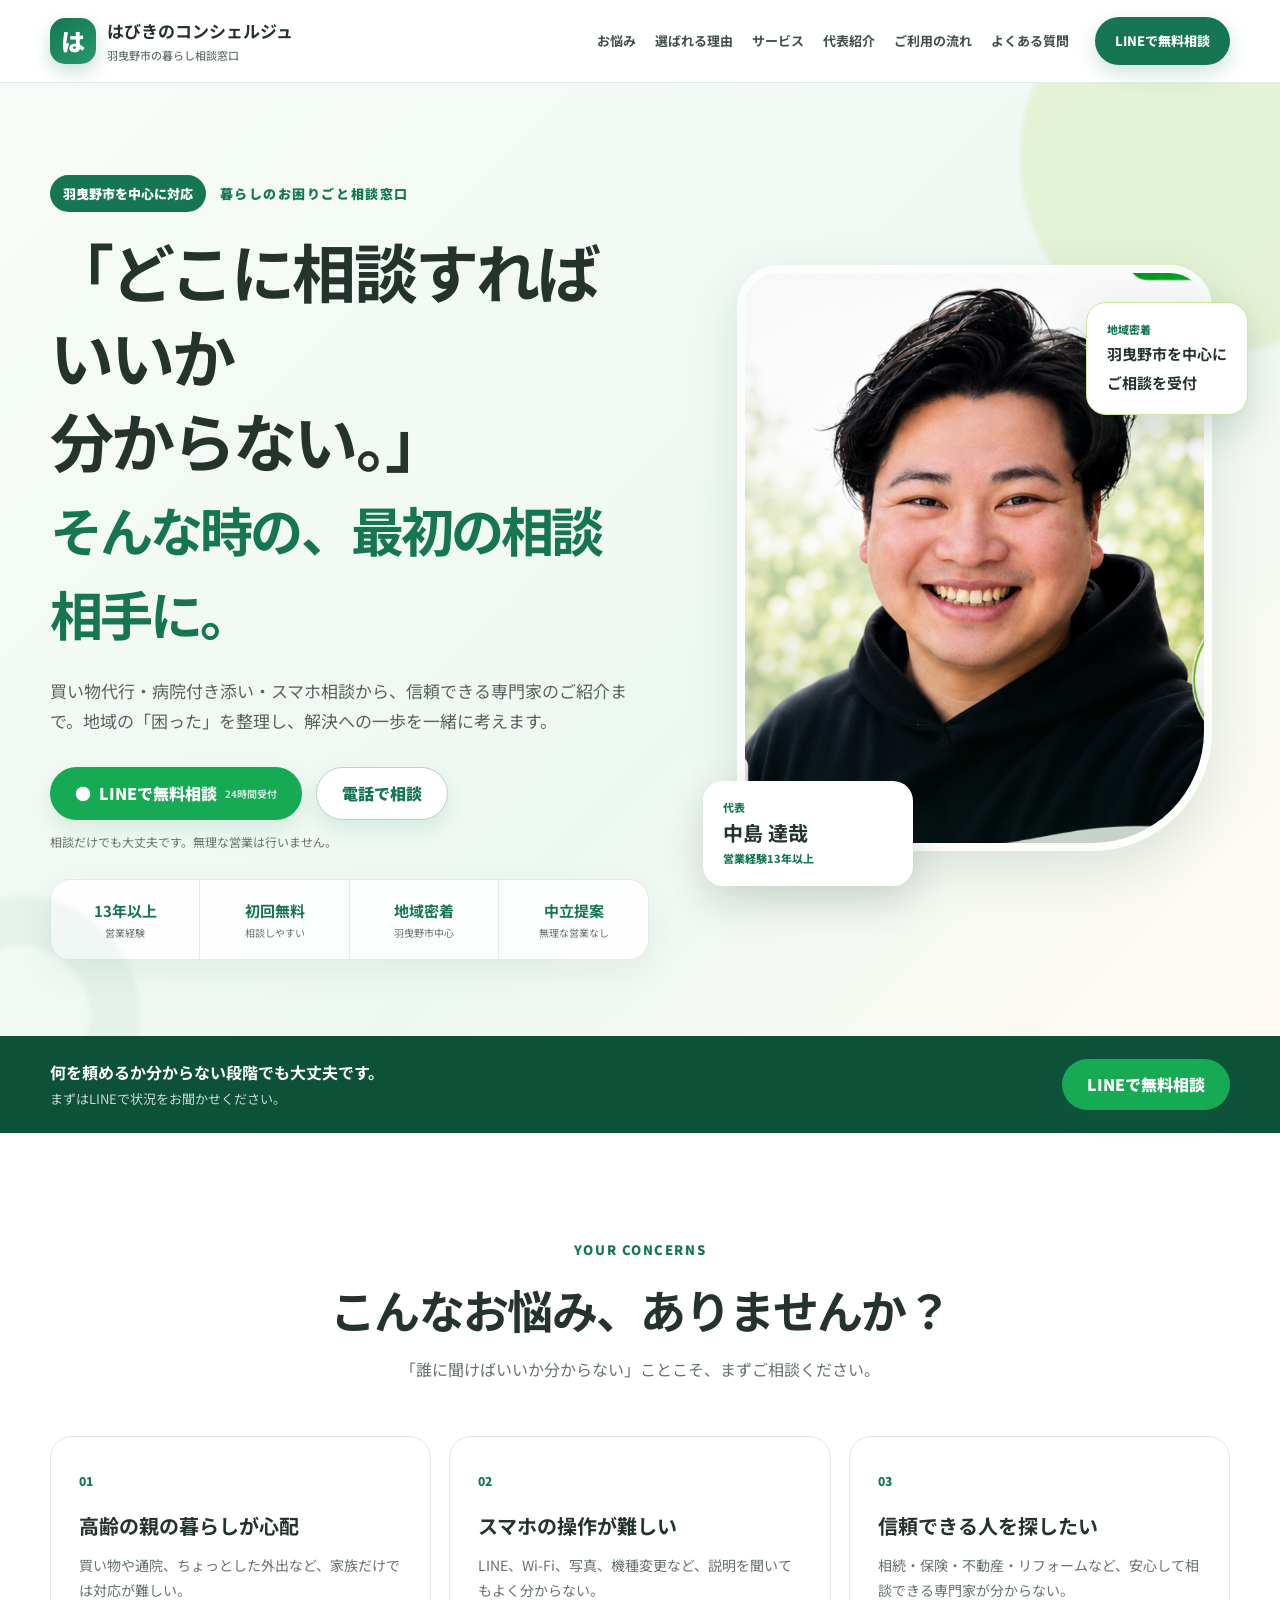
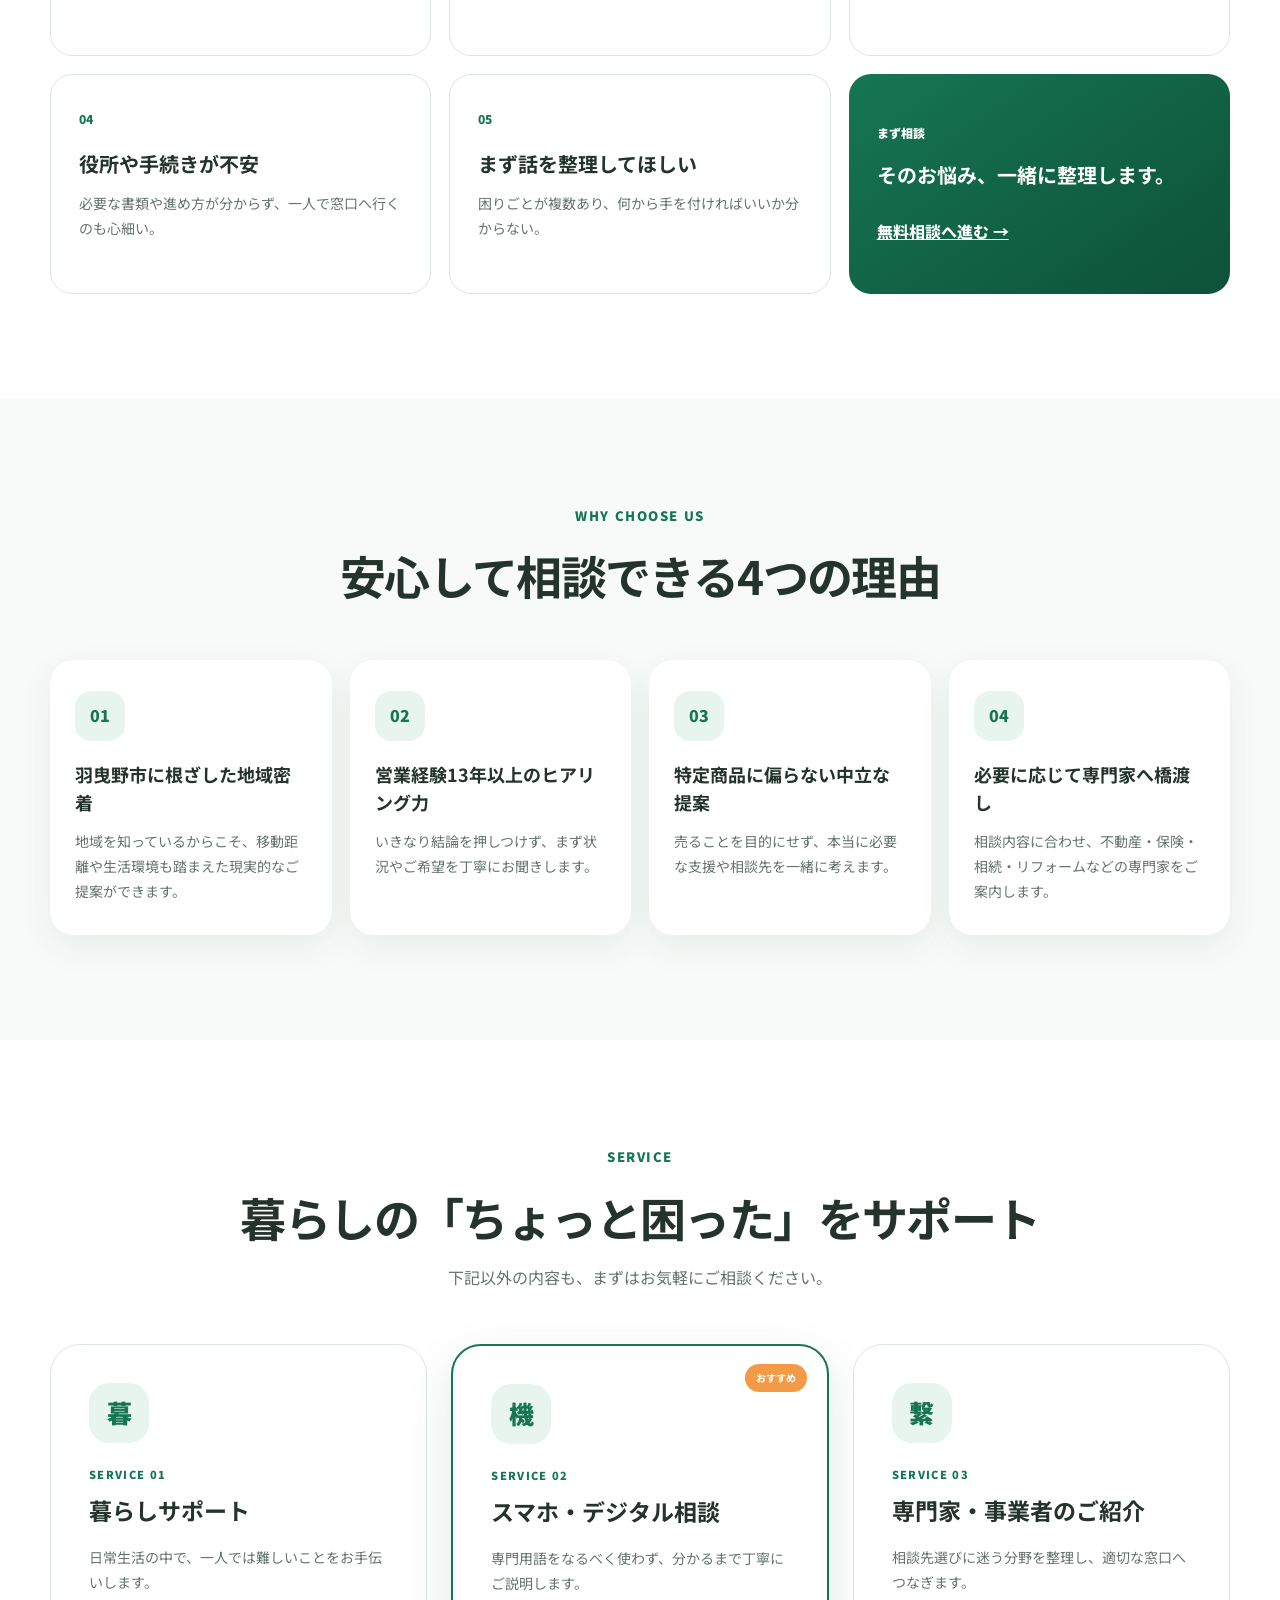
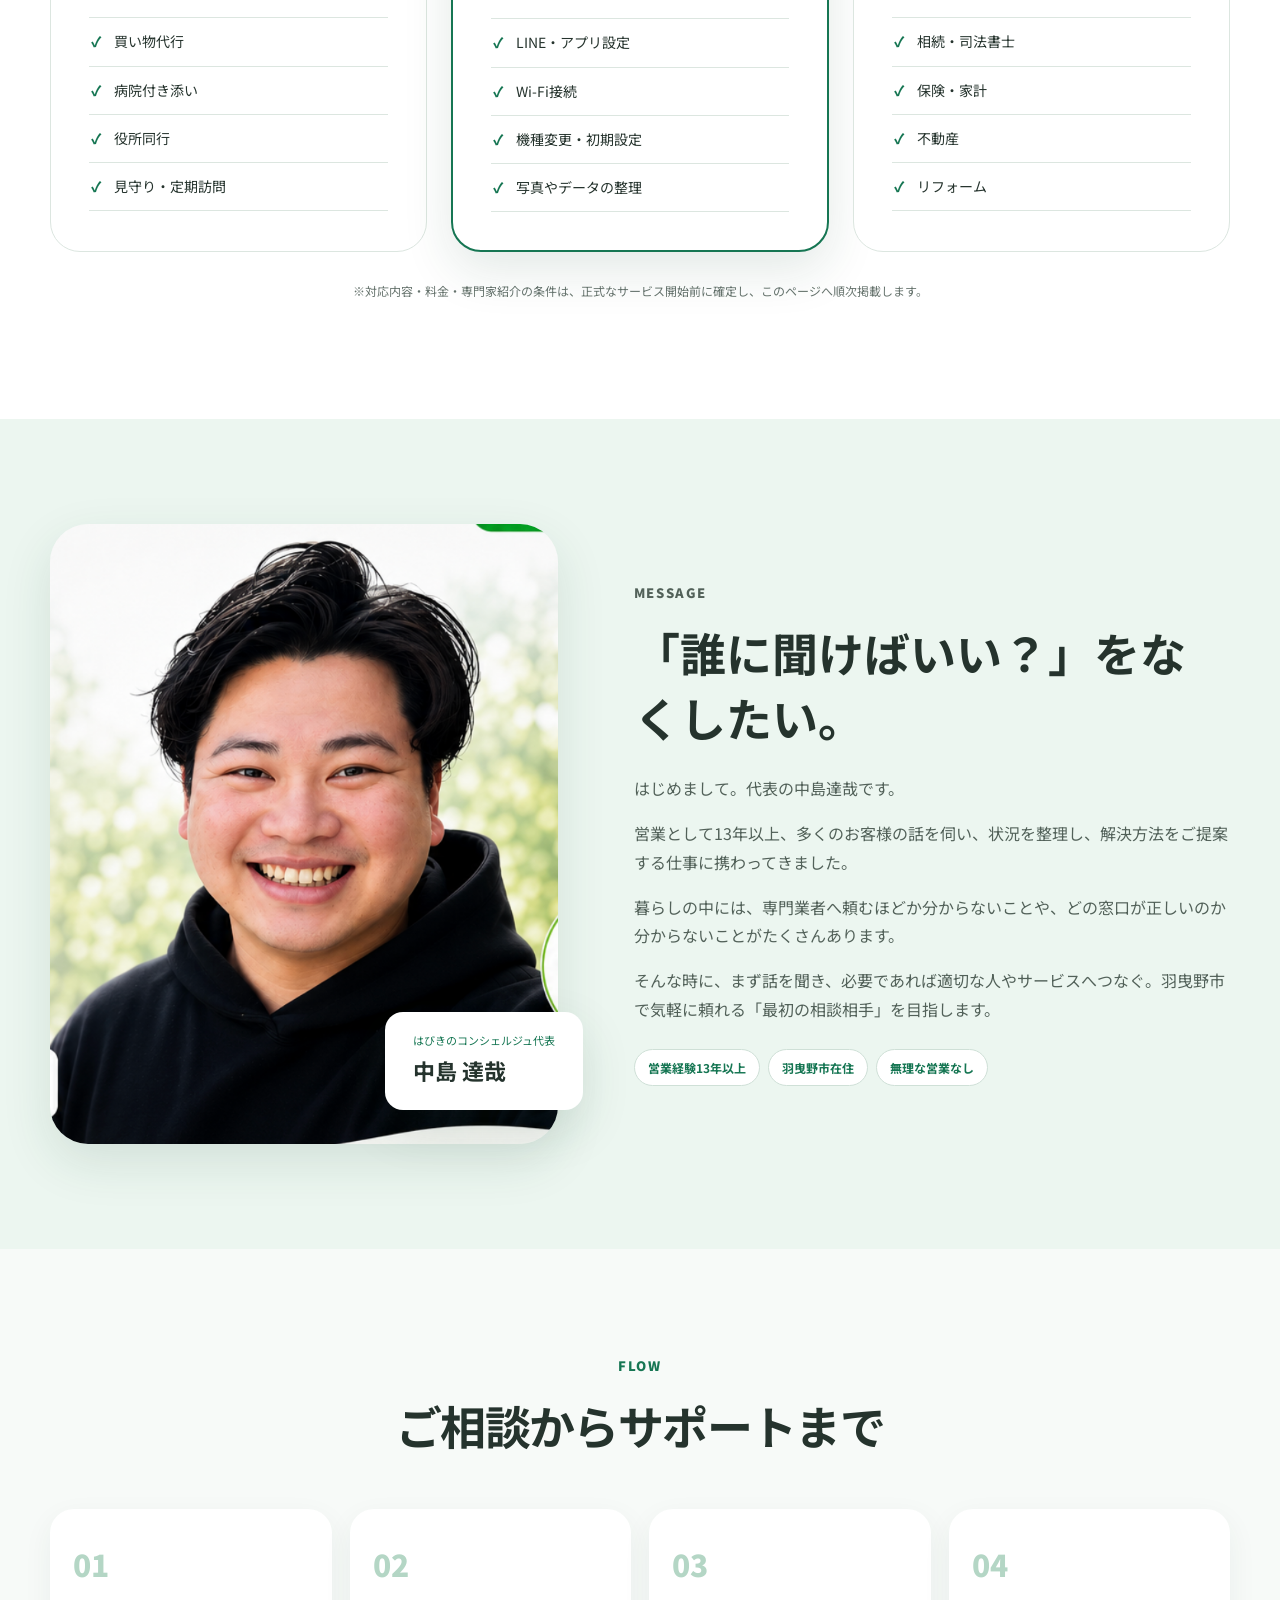
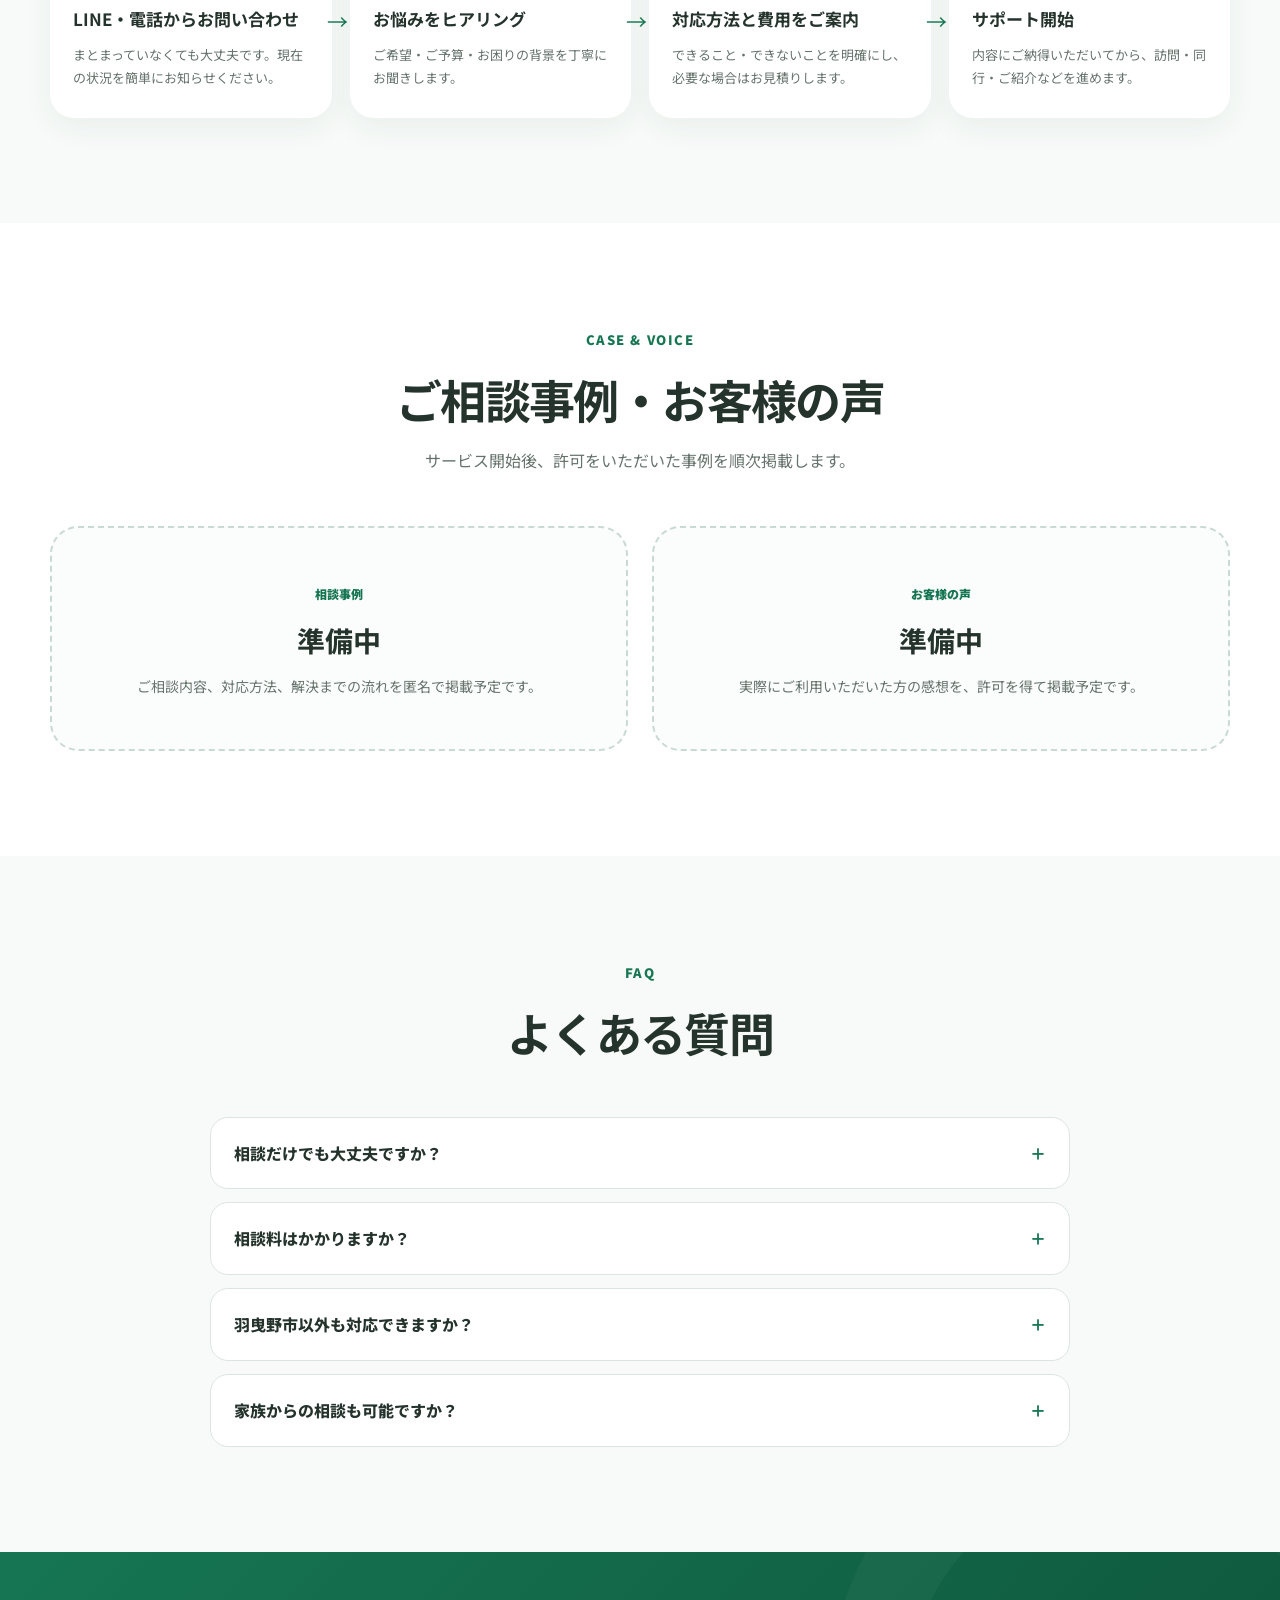
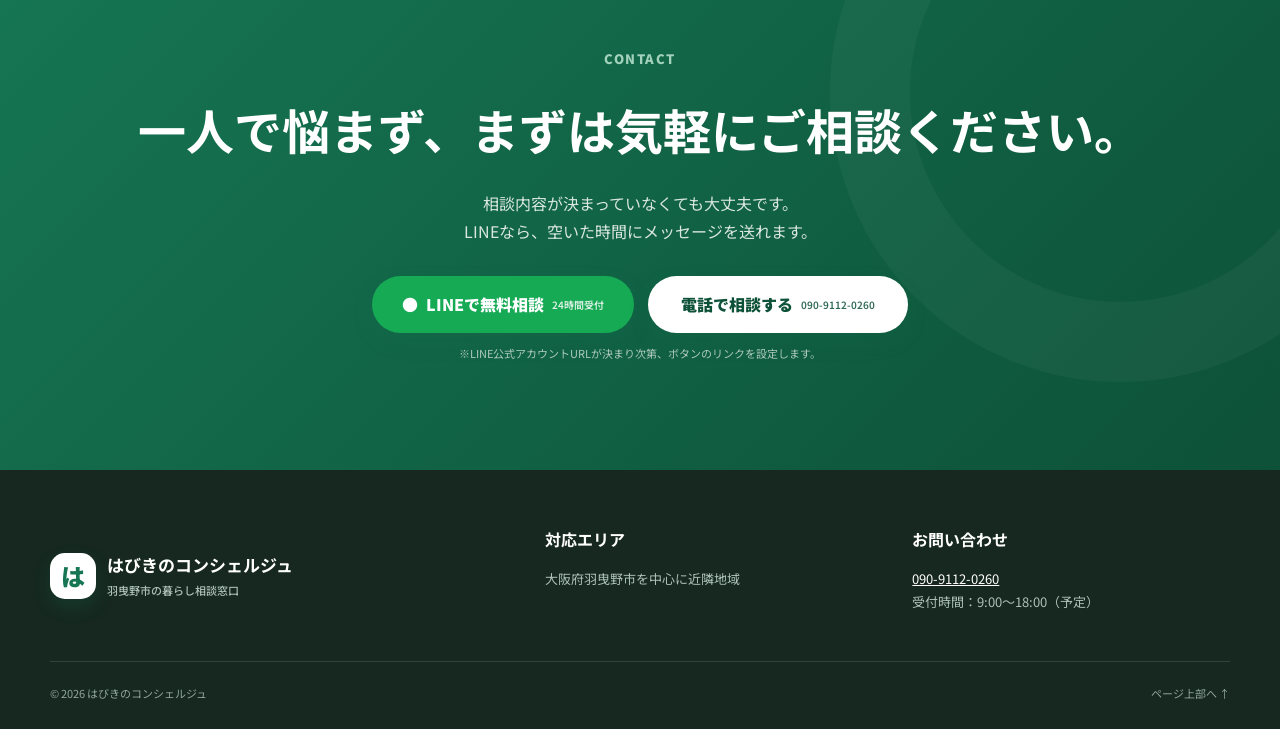
==== index.html @ f3dcb8b7 "Add files via upload" ====
<!doctype html>
<html lang="ja">
<head>
  <meta charset="utf-8">
  <meta name="viewport" content="width=device-width, initial-scale=1">
  <meta name="description" content="羽曳野市で買い物代行・病院付き添い・スマホ相談・専門家紹介なら、はびきのコンシェルジュ。地域密着で暮らしのお困りごとをサポートします。初回相談無料・LINE相談受付中。">
  <meta name="theme-color" content="#167653">
  <meta property="og:title" content="羽曳野市の暮らし相談｜はびきのコンシェルジュ">
  <meta property="og:description" content="どこへ相談したらいいか分からない。そんな時に頼れる、羽曳野市の地域相談窓口です。">
  <meta property="og:type" content="website">
  <meta property="og:image" content="representative-hige-nashi.png">
  <title>羽曳野市の暮らし相談・買い物代行・病院付き添い｜はびきのコンシェルジュ</title>
  <link rel="preconnect" href="https://fonts.googleapis.com">
  <link rel="preconnect" href="https://fonts.gstatic.com" crossorigin>
  <link href="https://fonts.googleapis.com/css2?family=Noto+Sans+JP:wght@400;500;600;700;800;900&display=swap" rel="stylesheet">
  <link rel="stylesheet" href="style.css">
</head>
<body>
  <a class="skip-link" href="#main">本文へ移動</a>

  <header class="site-header" id="top">
    <div class="container header-inner">
      <a class="brand" href="#top" aria-label="はびきのコンシェルジュ トップへ">
        <span class="brand-mark" aria-hidden="true">は</span>
        <span><strong>はびきのコンシェルジュ</strong><small>羽曳野市の暮らし相談窓口</small></span>
      </a>
      <button class="menu-button" type="button" aria-label="メニューを開く" aria-expanded="false"><span></span><span></span><span></span></button>
      <nav class="global-nav" aria-label="メインメニュー">
        <a href="#problems">お悩み</a><a href="#strengths">選ばれる理由</a><a href="#services">サービス</a><a href="#profile">代表紹介</a><a href="#flow">ご利用の流れ</a><a href="#faq">よくある質問</a>
      </nav>
      <a class="header-cta" href="#contact">LINEで無料相談</a>
    </div>
  </header>

  <main id="main">
    <section class="hero">
      <div class="hero-bg hero-bg-one"></div><div class="hero-bg hero-bg-two"></div>
      <div class="container hero-grid">
        <div class="hero-copy reveal">
          <p class="eyebrow"><span>羽曳野市を中心に対応</span> 暮らしのお困りごと相談窓口</p>
          <h1>「どこに相談すればいいか<br class="desktop-only">分からない。」<br><em>そんな時の、最初の相談相手に。</em></h1>
          <p class="hero-lead">買い物代行・病院付き添い・スマホ相談から、信頼できる専門家のご紹介まで。地域の「困った」を整理し、解決への一歩を一緒に考えます。</p>
          <div class="hero-actions">
            <a class="button button-line" href="#contact"><span aria-hidden="true">●</span> LINEで無料相談<small>24時間受付</small></a>
            <a class="button button-sub" href="tel:09091120260">電話で相談</a>
          </div>
          <p class="microcopy">相談だけでも大丈夫です。無理な営業は行いません。</p>
          <ul class="trust-list" aria-label="サービスの特徴">
            <li><strong>13年以上</strong><span>営業経験</span></li><li><strong>初回無料</strong><span>相談しやすい</span></li><li><strong>地域密着</strong><span>羽曳野市中心</span></li><li><strong>中立提案</strong><span>無理な営業なし</span></li>
          </ul>
        </div>
        <div class="hero-visual reveal delay-1">
          <div class="photo-frame"><img src="representative-hige-nashi.png" alt="はびきのコンシェルジュ代表 中島達哉"></div>
          <div class="floating-card floating-area"><span>地域密着</span><strong>羽曳野市を中心に<br>ご相談を受付</strong></div>
          <div class="floating-card floating-profile"><small>代表</small><strong>中島 達哉</strong><span>営業経験13年以上</span></div>
        </div>
      </div>
    </section>

    <section class="quick-cta" aria-label="お問い合わせ案内">
      <div class="container quick-cta-inner"><div><strong>何を頼めるか分からない段階でも大丈夫です。</strong><span>まずはLINEで状況をお聞かせください。</span></div><a class="button button-line" href="#contact">LINEで無料相談</a></div>
    </section>

    <section class="section" id="problems">
      <div class="container"><div class="section-heading reveal"><p class="section-label">YOUR CONCERNS</p><h2>こんなお悩み、ありませんか？</h2><p>「誰に聞けばいいか分からない」ことこそ、まずご相談ください。</p></div>
        <div class="problem-grid">
          <article class="problem-card reveal"><span>01</span><h3>高齢の親の暮らしが心配</h3><p>買い物や通院、ちょっとした外出など、家族だけでは対応が難しい。</p></article>
          <article class="problem-card reveal delay-1"><span>02</span><h3>スマホの操作が難しい</h3><p>LINE、Wi-Fi、写真、機種変更など、説明を聞いてもよく分からない。</p></article>
          <article class="problem-card reveal delay-2"><span>03</span><h3>信頼できる人を探したい</h3><p>相続・保険・不動産・リフォームなど、安心して相談できる専門家が分からない。</p></article>
          <article class="problem-card reveal"><span>04</span><h3>役所や手続きが不安</h3><p>必要な書類や進め方が分からず、一人で窓口へ行くのも心細い。</p></article>
          <article class="problem-card reveal delay-1"><span>05</span><h3>まず話を整理してほしい</h3><p>困りごとが複数あり、何から手を付ければいいか分からない。</p></article>
          <article class="problem-card problem-card-accent reveal delay-2"><span>まず相談</span><h3>そのお悩み、一緒に整理します。</h3><a href="#contact">無料相談へ進む →</a></article>
        </div>
      </div>
    </section>

    <section class="section section-soft" id="strengths">
      <div class="container"><div class="section-heading reveal"><p class="section-label">WHY CHOOSE US</p><h2>安心して相談できる4つの理由</h2></div>
        <div class="strength-grid">
          <article class="strength-card reveal"><div class="icon">01</div><h3>羽曳野市に根ざした地域密着</h3><p>地域を知っているからこそ、移動距離や生活環境も踏まえた現実的なご提案ができます。</p></article>
          <article class="strength-card reveal delay-1"><div class="icon">02</div><h3>営業経験13年以上のヒアリング力</h3><p>いきなり結論を押しつけず、まず状況やご希望を丁寧にお聞きします。</p></article>
          <article class="strength-card reveal delay-2"><div class="icon">03</div><h3>特定商品に偏らない中立な提案</h3><p>売ることを目的にせず、本当に必要な支援や相談先を一緒に考えます。</p></article>
          <article class="strength-card reveal delay-3"><div class="icon">04</div><h3>必要に応じて専門家へ橋渡し</h3><p>相談内容に合わせ、不動産・保険・相続・リフォームなどの専門家をご案内します。</p></article>
        </div>
      </div>
    </section>

    <section class="section" id="services">
      <div class="container"><div class="section-heading reveal"><p class="section-label">SERVICE</p><h2>暮らしの「ちょっと困った」をサポート</h2><p>下記以外の内容も、まずはお気軽にご相談ください。</p></div>
        <div class="service-grid">
          <article class="service-card reveal"><div class="service-icon">暮</div><p class="service-no">SERVICE 01</p><h3>暮らしサポート</h3><p>日常生活の中で、一人では難しいことをお手伝いします。</p><ul><li>買い物代行</li><li>病院付き添い</li><li>役所同行</li><li>見守り・定期訪問</li></ul></article>
          <article class="service-card featured reveal delay-1"><div class="service-icon">機</div><p class="service-no">SERVICE 02</p><h3>スマホ・デジタル相談</h3><p>専門用語をなるべく使わず、分かるまで丁寧にご説明します。</p><ul><li>LINE・アプリ設定</li><li>Wi-Fi接続</li><li>機種変更・初期設定</li><li>写真やデータの整理</li></ul></article>
          <article class="service-card reveal delay-2"><div class="service-icon">繋</div><p class="service-no">SERVICE 03</p><h3>専門家・事業者のご紹介</h3><p>相談先選びに迷う分野を整理し、適切な窓口へつなぎます。</p><ul><li>相続・司法書士</li><li>保険・家計</li><li>不動産</li><li>リフォーム</li></ul></article>
        </div>
        <p class="service-note reveal">※対応内容・料金・専門家紹介の条件は、正式なサービス開始前に確定し、このページへ順次掲載します。</p>
      </div>
    </section>

    <section class="section profile-section" id="profile">
      <div class="container profile-grid"><div class="profile-image reveal"><img src="representative-hige-nashi.png" alt="代表 中島達哉"><div class="profile-name"><small>はびきのコンシェルジュ代表</small><strong>中島 達哉</strong></div></div>
        <div class="profile-copy reveal delay-1"><p class="section-label">MESSAGE</p><h2>「誰に聞けばいい？」をなくしたい。</h2><p>はじめまして。代表の中島達哉です。</p><p>営業として13年以上、多くのお客様の話を伺い、状況を整理し、解決方法をご提案する仕事に携わってきました。</p><p>暮らしの中には、専門業者へ頼むほどか分からないことや、どの窓口が正しいのか分からないことがたくさんあります。</p><p>そんな時に、まず話を聞き、必要であれば適切な人やサービスへつなぐ。羽曳野市で気軽に頼れる「最初の相談相手」を目指します。</p><div class="profile-points"><span>営業経験13年以上</span><span>羽曳野市在住</span><span>無理な営業なし</span></div></div>
      </div>
    </section>

    <section class="section section-soft" id="flow">
      <div class="container"><div class="section-heading reveal"><p class="section-label">FLOW</p><h2>ご相談からサポートまで</h2></div>
        <ol class="flow-list"><li class="reveal"><span>01</span><div><h3>LINE・電話からお問い合わせ</h3><p>まとまっていなくても大丈夫です。現在の状況を簡単にお知らせください。</p></div></li><li class="reveal delay-1"><span>02</span><div><h3>お悩みをヒアリング</h3><p>ご希望・ご予算・お困りの背景を丁寧にお聞きします。</p></div></li><li class="reveal delay-2"><span>03</span><div><h3>対応方法と費用をご案内</h3><p>できること・できないことを明確にし、必要な場合はお見積りします。</p></div></li><li class="reveal delay-3"><span>04</span><div><h3>サポート開始</h3><p>内容にご納得いただいてから、訪問・同行・ご紹介などを進めます。</p></div></li></ol>
      </div>
    </section>

    <section class="section" id="cases">
      <div class="container"><div class="section-heading reveal"><p class="section-label">CASE & VOICE</p><h2>ご相談事例・お客様の声</h2><p>サービス開始後、許可をいただいた事例を順次掲載します。</p></div>
        <div class="placeholder-grid"><article class="placeholder-card reveal"><span>相談事例</span><h3>準備中</h3><p>ご相談内容、対応方法、解決までの流れを匿名で掲載予定です。</p></article><article class="placeholder-card reveal delay-1"><span>お客様の声</span><h3>準備中</h3><p>実際にご利用いただいた方の感想を、許可を得て掲載予定です。</p></article></div>
      </div>
    </section>

    <section class="section section-soft" id="faq">
      <div class="container narrow"><div class="section-heading reveal"><p class="section-label">FAQ</p><h2>よくある質問</h2></div>
        <div class="faq-list"><details class="reveal"><summary>相談だけでも大丈夫ですか？</summary><p>はい。何を頼めばよいか分からない段階でも大丈夫です。まず状況をお聞きし、対応できる内容を整理します。</p></details><details class="reveal"><summary>相談料はかかりますか？</summary><p>初回相談は無料を予定しています。訪問や作業が必要な場合は、内容と料金をご案内し、ご納得いただいてから進めます。</p></details><details class="reveal"><summary>羽曳野市以外も対応できますか？</summary><p>羽曳野市を中心に、近隣地域も内容によって対応します。まずはお問い合わせください。</p></details><details class="reveal"><summary>家族からの相談も可能ですか？</summary><p>はい。離れて暮らすご家族からのご相談も受け付けます。ご本人の意思や個人情報に配慮しながら対応します。</p></details></div>
      </div>
    </section>

    <section class="contact-section" id="contact">
      <div class="container contact-inner reveal"><p class="section-label light">CONTACT</p><h2>一人で悩まず、まずは気軽にご相談ください。</h2><p>相談内容が決まっていなくても大丈夫です。<br>LINEなら、空いた時間にメッセージを送れます。</p>
        <div class="contact-actions"><a class="button button-line large" href="#" id="line-link"><span aria-hidden="true">●</span> LINEで無料相談<small>24時間受付</small></a><a class="button button-white large" href="tel:09091120260">電話で相談する<small>090-9112-0260</small></a></div>
        <p class="contact-note">※LINE公式アカウントURLが決まり次第、ボタンのリンクを設定します。</p></div>
    </section>
  </main>

  <footer class="site-footer"><div class="container footer-grid"><div class="brand footer-brand"><span class="brand-mark">は</span><span><strong>はびきのコンシェルジュ</strong><small>羽曳野市の暮らし相談窓口</small></span></div><div><strong>対応エリア</strong><p>大阪府羽曳野市を中心に近隣地域</p></div><div><strong>お問い合わせ</strong><p><a href="tel:09091120260">090-9112-0260</a><br>受付時間：9:00〜18:00（予定）</p></div></div><div class="container footer-bottom"><span>© 2026 はびきのコンシェルジュ</span><a href="#top">ページ上部へ ↑</a></div></footer>

  <div class="mobile-cta"><a href="tel:09091120260">電話</a><a class="line" href="#contact">LINEで無料相談</a></div>
  <script src="script.js"></script>
</body>
</html>
---- style.css ----
:root{--green:#167653;--green-dark:#0d5139;--green-light:#e8f5ee;--lime:#cfe69f;--orange:#f39a46;--ink:#25332d;--muted:#66736d;--line:#dce6e0;--white:#fff;--bg:#f7faf8;--shadow:0 18px 50px rgba(23,73,52,.12);--radius:28px}*{box-sizing:border-box}html{scroll-behavior:smooth;scroll-padding-top:90px}body{margin:0;font-family:"Noto Sans JP",sans-serif;color:var(--ink);background:#fff;line-height:1.8;-webkit-font-smoothing:antialiased}img{max-width:100%;display:block}a{color:inherit}.container{width:min(1180px,calc(100% - 40px));margin-inline:auto}.narrow{width:min(860px,calc(100% - 40px))}.skip-link{position:fixed;left:16px;top:-60px;background:#fff;padding:10px 16px;z-index:9999}.skip-link:focus{top:16px}.site-header{position:sticky;top:0;z-index:1000;background:rgba(255,255,255,.92);backdrop-filter:blur(16px);border-bottom:1px solid rgba(220,230,224,.8);transition:.25s}.site-header.scrolled{box-shadow:0 8px 28px rgba(20,65,47,.08)}.header-inner{height:82px;display:flex;align-items:center;gap:26px}.brand{display:flex;align-items:center;gap:11px;text-decoration:none;white-space:nowrap}.brand-mark{width:46px;height:46px;border-radius:15px;display:grid;place-items:center;color:#fff;background:linear-gradient(145deg,var(--green),#279a6e);font-size:24px;font-weight:900;box-shadow:0 8px 18px rgba(22,118,83,.22)}.brand strong,.brand small{display:block}.brand strong{font-size:17px}.brand small{font-size:11px;color:var(--muted);font-weight:500}.global-nav{display:flex;gap:19px;margin-left:auto}.global-nav a{text-decoration:none;font-size:13px;font-weight:700;color:#425049}.global-nav a:hover{color:var(--green)}.header-cta{padding:12px 20px;border-radius:999px;background:var(--green);color:#fff;text-decoration:none;font-size:13px;font-weight:800;box-shadow:0 8px 20px rgba(22,118,83,.2)}.menu-button{display:none;background:none;border:0;padding:8px}.menu-button span{display:block;width:25px;height:2px;margin:5px;background:var(--ink)}.hero{position:relative;overflow:hidden;padding:92px 0 76px;background:linear-gradient(135deg,#f8fcf9 0%,#eef8f2 60%,#fffaf3 100%)}.hero-bg{position:absolute;border-radius:50%;filter:blur(2px);pointer-events:none}.hero-bg-one{width:390px;height:390px;background:rgba(207,230,159,.35);right:-130px;top:-120px}.hero-bg-two{width:240px;height:240px;border:50px solid rgba(22,118,83,.05);left:-100px;bottom:-100px}.hero-grid{display:grid;grid-template-columns:1.08fr .92fr;align-items:center;gap:70px}.eyebrow,.section-label{margin:0 0 16px;color:var(--green);font-size:13px;letter-spacing:.12em;font-weight:900}.eyebrow span{display:inline-block;background:var(--green);color:#fff;border-radius:999px;padding:7px 13px;margin-right:9px;letter-spacing:0}.hero h1{font-size:clamp(38px,5vw,66px);line-height:1.32;margin:0 0 25px;letter-spacing:-.045em}.hero h1 em{font-style:normal;color:var(--green);font-size:.83em}.hero-lead{font-size:17px;color:#56645e;max-width:650px;margin:0 0 30px}.hero-actions,.contact-actions{display:flex;gap:14px;align-items:stretch;flex-wrap:wrap}.button{display:inline-flex;align-items:center;justify-content:center;gap:8px;border-radius:999px;padding:15px 25px;text-decoration:none;font-weight:900;line-height:1.3;transition:.2s;box-shadow:0 9px 22px rgba(22,118,83,.12)}.button:hover{transform:translateY(-2px)}.button small{display:block;font-size:10px;font-weight:600;opacity:.85}.button-line{background:#16aa55;color:#fff}.button-sub{background:#fff;color:var(--green);border:1px solid #b8d2c5}.button-white{background:#fff;color:var(--green-dark)}.button.large{min-width:260px;padding:18px 30px}.microcopy{font-size:12px;color:var(--muted);margin:11px 0 27px}.trust-list{display:grid;grid-template-columns:repeat(4,1fr);list-style:none;padding:0;margin:0;background:rgba(255,255,255,.85);border:1px solid #e2ebe6;border-radius:20px;overflow:hidden;box-shadow:0 12px 35px rgba(30,77,57,.07)}.trust-list li{text-align:center;padding:17px 8px;border-right:1px solid #e2ebe6}.trust-list li:last-child{border:0}.trust-list strong,.trust-list span{display:block}.trust-list strong{color:var(--green);font-size:15px}.trust-list span{font-size:10px;color:var(--muted)}.hero-visual{position:relative;padding:15px 18px 35px}.photo-frame{position:relative;border-radius:42px 42px 120px 42px;overflow:hidden;box-shadow:var(--shadow);border:8px solid rgba(255,255,255,.8)}.photo-frame:after{content:"";position:absolute;inset:0;background:linear-gradient(180deg,transparent 60%,rgba(9,55,37,.18))}.photo-frame img{width:100%;height:570px;object-fit:cover}.floating-card{position:absolute;background:#fff;border-radius:20px;box-shadow:0 16px 40px rgba(30,68,51,.18);padding:17px 20px}.floating-card span,.floating-card small{display:block;color:var(--green);font-size:11px;font-weight:800}.floating-card strong{font-size:15px;line-height:1.5}.floating-area{right:-18px;top:52px;border:1px solid var(--lime)}.floating-profile{left:-16px;bottom:0;min-width:210px}.floating-profile strong{font-size:20px}.quick-cta{background:var(--green-dark);color:#fff;padding:22px 0}.quick-cta-inner{display:flex;align-items:center;justify-content:space-between;gap:25px}.quick-cta strong,.quick-cta span{display:block}.quick-cta span{font-size:13px;opacity:.78}.section{padding:105px 0}.section-soft{background:var(--bg)}.section-heading{text-align:center;margin-bottom:52px}.section-heading h2{font-size:clamp(30px,4vw,46px);line-height:1.4;margin:0 0 14px;letter-spacing:-.035em}.section-heading>p:last-child{margin:0;color:var(--muted)}.problem-grid{display:grid;grid-template-columns:repeat(3,1fr);gap:18px}.problem-card{border:1px solid var(--line);border-radius:22px;padding:28px;background:#fff;min-height:220px;transition:.2s}.problem-card:hover{transform:translateY(-4px);box-shadow:var(--shadow)}.problem-card>span{color:var(--green);font-size:12px;font-weight:900}.problem-card h3{font-size:20px;margin:14px 0 9px}.problem-card p{font-size:14px;color:var(--muted);margin:0}.problem-card-accent{background:linear-gradient(145deg,var(--green),var(--green-dark));color:#fff;border:0;display:flex;flex-direction:column;justify-content:center}.problem-card-accent>span,.problem-card-accent p{color:#fff}.problem-card-accent a{font-weight:800;margin-top:15px}.strength-grid{display:grid;grid-template-columns:repeat(4,1fr);gap:18px}.strength-card{background:#fff;border-radius:24px;padding:31px 25px;box-shadow:0 12px 34px rgba(24,72,52,.07)}.strength-card .icon{width:50px;height:50px;border-radius:16px;background:var(--green-light);color:var(--green);display:grid;place-items:center;font-weight:900}.strength-card h3{font-size:18px;line-height:1.55;margin:20px 0 12px}.strength-card p{font-size:14px;color:var(--muted);margin:0}.service-grid{display:grid;grid-template-columns:repeat(3,1fr);gap:24px}.service-card{position:relative;border:1px solid var(--line);border-radius:30px;padding:38px;background:#fff;overflow:hidden}.service-card.featured{border:2px solid var(--green);transform:translateY(-9px);box-shadow:var(--shadow)}.service-card.featured:before{content:"おすすめ";position:absolute;right:20px;top:18px;background:var(--orange);color:#fff;border-radius:999px;padding:5px 11px;font-size:10px;font-weight:800}.service-icon{width:60px;height:60px;display:grid;place-items:center;border-radius:20px;background:var(--green-light);color:var(--green);font-size:25px;font-weight:900}.service-no{font-size:11px;color:var(--green);font-weight:900;letter-spacing:.12em;margin:22px 0 5px}.service-card h3{font-size:23px;margin:0 0 14px}.service-card>p:not(.service-no){font-size:14px;color:var(--muted)}.service-card ul{list-style:none;padding:0;margin:22px 0 0;border-top:1px solid var(--line)}.service-card li{padding:11px 0 11px 25px;border-bottom:1px solid var(--line);position:relative;font-size:14px}.service-card li:before{content:"✓";position:absolute;left:2px;color:var(--green);font-weight:900}.service-note{text-align:center;color:var(--muted);font-size:12px;margin-top:28px}.profile-section{background:#ecf6f0}.profile-grid{display:grid;grid-template-columns:.92fr 1.08fr;gap:76px;align-items:center}.profile-image{position:relative}.profile-image img{width:100%;height:620px;object-fit:cover;border-radius:38px;box-shadow:var(--shadow)}.profile-name{position:absolute;right:-25px;bottom:34px;background:#fff;padding:19px 28px;border-radius:18px;box-shadow:var(--shadow)}.profile-name small,.profile-name strong{display:block}.profile-name small{font-size:11px;color:var(--green)}.profile-name strong{font-size:22px}.profile-copy h2{font-size:clamp(30px,4vw,46px);line-height:1.4;margin:0 0 25px}.profile-copy>p{color:#526159;margin:0 0 16px}.profile-points{display:flex;gap:8px;flex-wrap:wrap;margin-top:25px}.profile-points span{background:#fff;border:1px solid #cfe0d7;border-radius:999px;padding:7px 13px;font-size:12px;font-weight:700;color:var(--green)}.flow-list{list-style:none;margin:0;padding:0;display:grid;grid-template-columns:repeat(4,1fr);gap:18px}.flow-list li{position:relative;background:#fff;border-radius:24px;padding:28px 23px;box-shadow:0 10px 30px rgba(29,72,54,.06)}.flow-list li:not(:last-child):after{content:"→";position:absolute;right:-16px;top:45%;color:var(--green);font-size:21px;z-index:2}.flow-list li>span{font-size:30px;color:#b4d6c5;font-weight:900}.flow-list h3{font-size:17px;margin:13px 0 8px}.flow-list p{font-size:13px;color:var(--muted);margin:0}.placeholder-grid{display:grid;grid-template-columns:repeat(2,1fr);gap:24px}.placeholder-card{border:2px dashed #c8dad1;border-radius:28px;padding:50px;text-align:center;background:#fbfdfc}.placeholder-card span{color:var(--green);font-weight:900;font-size:12px}.placeholder-card h3{font-size:28px;margin:8px 0}.placeholder-card p{font-size:14px;color:var(--muted);margin:0}.faq-list{display:grid;gap:13px}.faq-list details{background:#fff;border:1px solid var(--line);border-radius:18px;padding:0 23px}.faq-list summary{cursor:pointer;list-style:none;padding:21px 35px 21px 0;font-weight:800;position:relative}.faq-list summary:after{content:"＋";position:absolute;right:0;color:var(--green)}.faq-list details[open] summary:after{content:"−"}.faq-list p{margin:0;padding:0 0 21px;color:var(--muted);font-size:14px}.contact-section{background:linear-gradient(135deg,var(--green) 0%,var(--green-dark) 100%);color:#fff;padding:95px 0;position:relative;overflow:hidden}.contact-section:before{content:"";position:absolute;width:420px;height:420px;border:80px solid rgba(255,255,255,.035);border-radius:50%;right:-130px;top:-150px}.contact-inner{text-align:center;position:relative}.section-label.light{color:#bfe7d3}.contact-inner h2{font-size:clamp(31px,4vw,48px);margin:0 0 15px}.contact-inner>p{opacity:.84}.contact-actions{justify-content:center;margin-top:30px}.contact-note{font-size:11px!important;opacity:.65!important}.site-footer{background:#162820;color:#d8e4de;padding:55px 0 25px}.footer-grid{display:grid;grid-template-columns:1.4fr 1fr 1fr;gap:50px}.footer-brand .brand-mark{background:#fff;color:var(--green)}.footer-brand small{color:#aec1b8}.footer-grid strong{color:#fff}.footer-grid p{font-size:13px;color:#aec1b8}.footer-grid a{color:#fff}.footer-bottom{margin-top:35px;padding-top:22px;border-top:1px solid rgba(255,255,255,.12);display:flex;justify-content:space-between;font-size:11px;color:#91a69c}.footer-bottom a{text-decoration:none}.mobile-cta{display:none}.reveal{opacity:0;transform:translateY(24px);transition:opacity .75s ease,transform .75s ease}.reveal.is-visible{opacity:1;transform:none}.delay-1{transition-delay:.09s}.delay-2{transition-delay:.18s}.delay-3{transition-delay:.27s}@media(max-width:1040px){.global-nav{display:none}.menu-button{display:block;margin-left:auto}.header-cta{display:none}.global-nav.open{display:flex;position:absolute;left:20px;right:20px;top:76px;background:#fff;border-radius:18px;padding:20px;box-shadow:var(--shadow);flex-direction:column}.hero-grid{gap:35px}.strength-grid{grid-template-columns:repeat(2,1fr)}.flow-list{grid-template-columns:repeat(2,1fr)}.flow-list li:nth-child(2):after{display:none}}@media(max-width:760px){.container,.narrow{width:min(100% - 28px,1180px)}.site-header .brand strong{font-size:14px}.site-header .brand small{font-size:9px}.header-inner{height:70px}.brand-mark{width:40px;height:40px}.hero{padding:53px 0 48px}.hero-grid,.profile-grid{grid-template-columns:1fr}.hero-copy{text-align:center}.hero h1{font-size:37px}.hero-lead{font-size:15px}.hero-actions{justify-content:center}.trust-list{grid-template-columns:repeat(2,1fr)}.trust-list li:nth-child(2){border-right:0}.trust-list li:nth-child(-n+2){border-bottom:1px solid #e2ebe6}.hero-visual{margin-top:10px}.photo-frame img{height:430px}.floating-area{right:-3px;top:28px}.floating-profile{left:-2px}.quick-cta-inner{flex-direction:column;text-align:center}.section{padding:75px 0}.problem-grid,.service-grid,.placeholder-grid{grid-template-columns:1fr}.strength-grid{grid-template-columns:1fr}.service-card.featured{transform:none}.profile-grid{gap:42px}.profile-image img{height:470px}.profile-name{right:12px;bottom:15px}.flow-list{grid-template-columns:1fr}.flow-list li:after{display:none!important}.footer-grid{grid-template-columns:1fr;gap:24px}.footer-bottom{flex-direction:column;gap:8px}.mobile-cta{position:fixed;display:grid;grid-template-columns:1fr 2fr;left:0;right:0;bottom:0;z-index:900;background:#fff;box-shadow:0 -8px 24px rgba(0,0,0,.12)}.mobile-cta a{padding:14px;text-align:center;text-decoration:none;font-size:13px;font-weight:900}.mobile-cta .line{background:#16aa55;color:#fff}.site-footer{padding-bottom:85px}.desktop-only{display:none}}

/* 代表写真の表示位置調整 */
.photo-frame img{object-position:center 18%;}
.profile-image img{object-position:center 18%;}
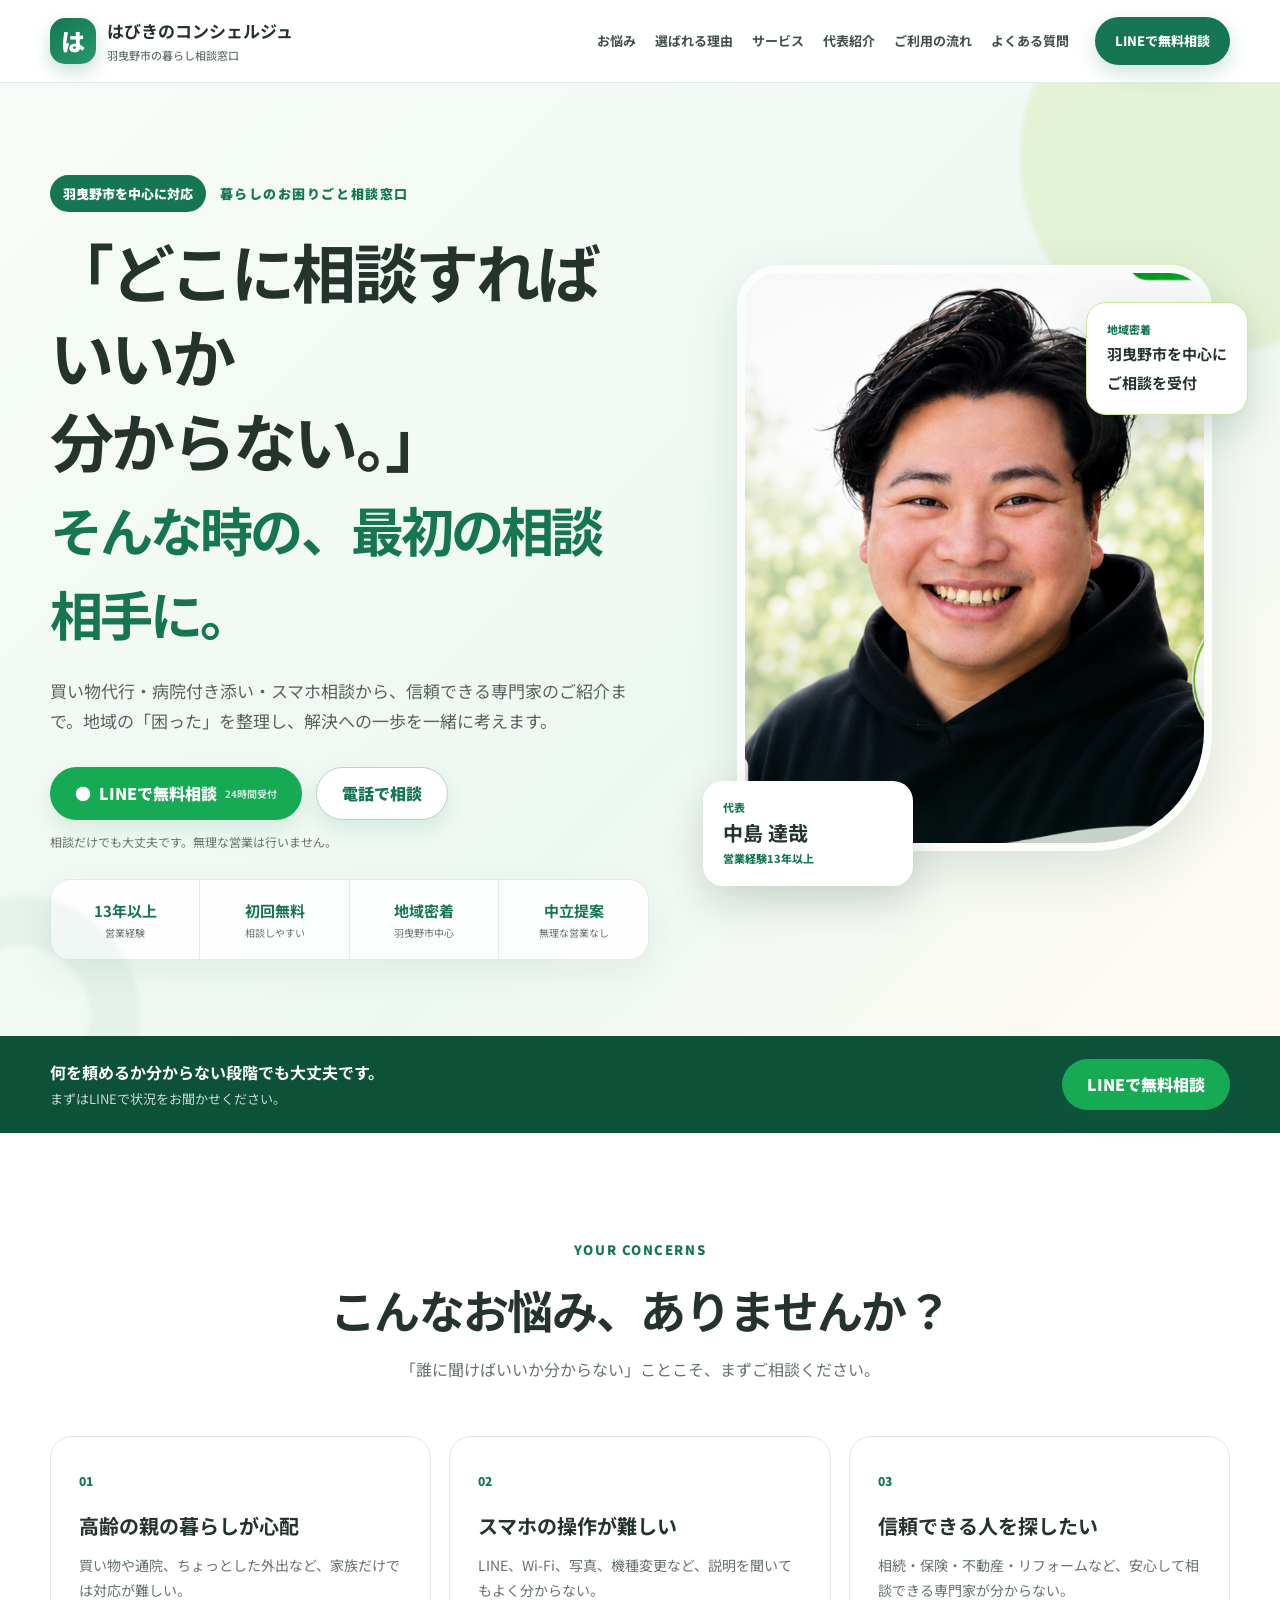
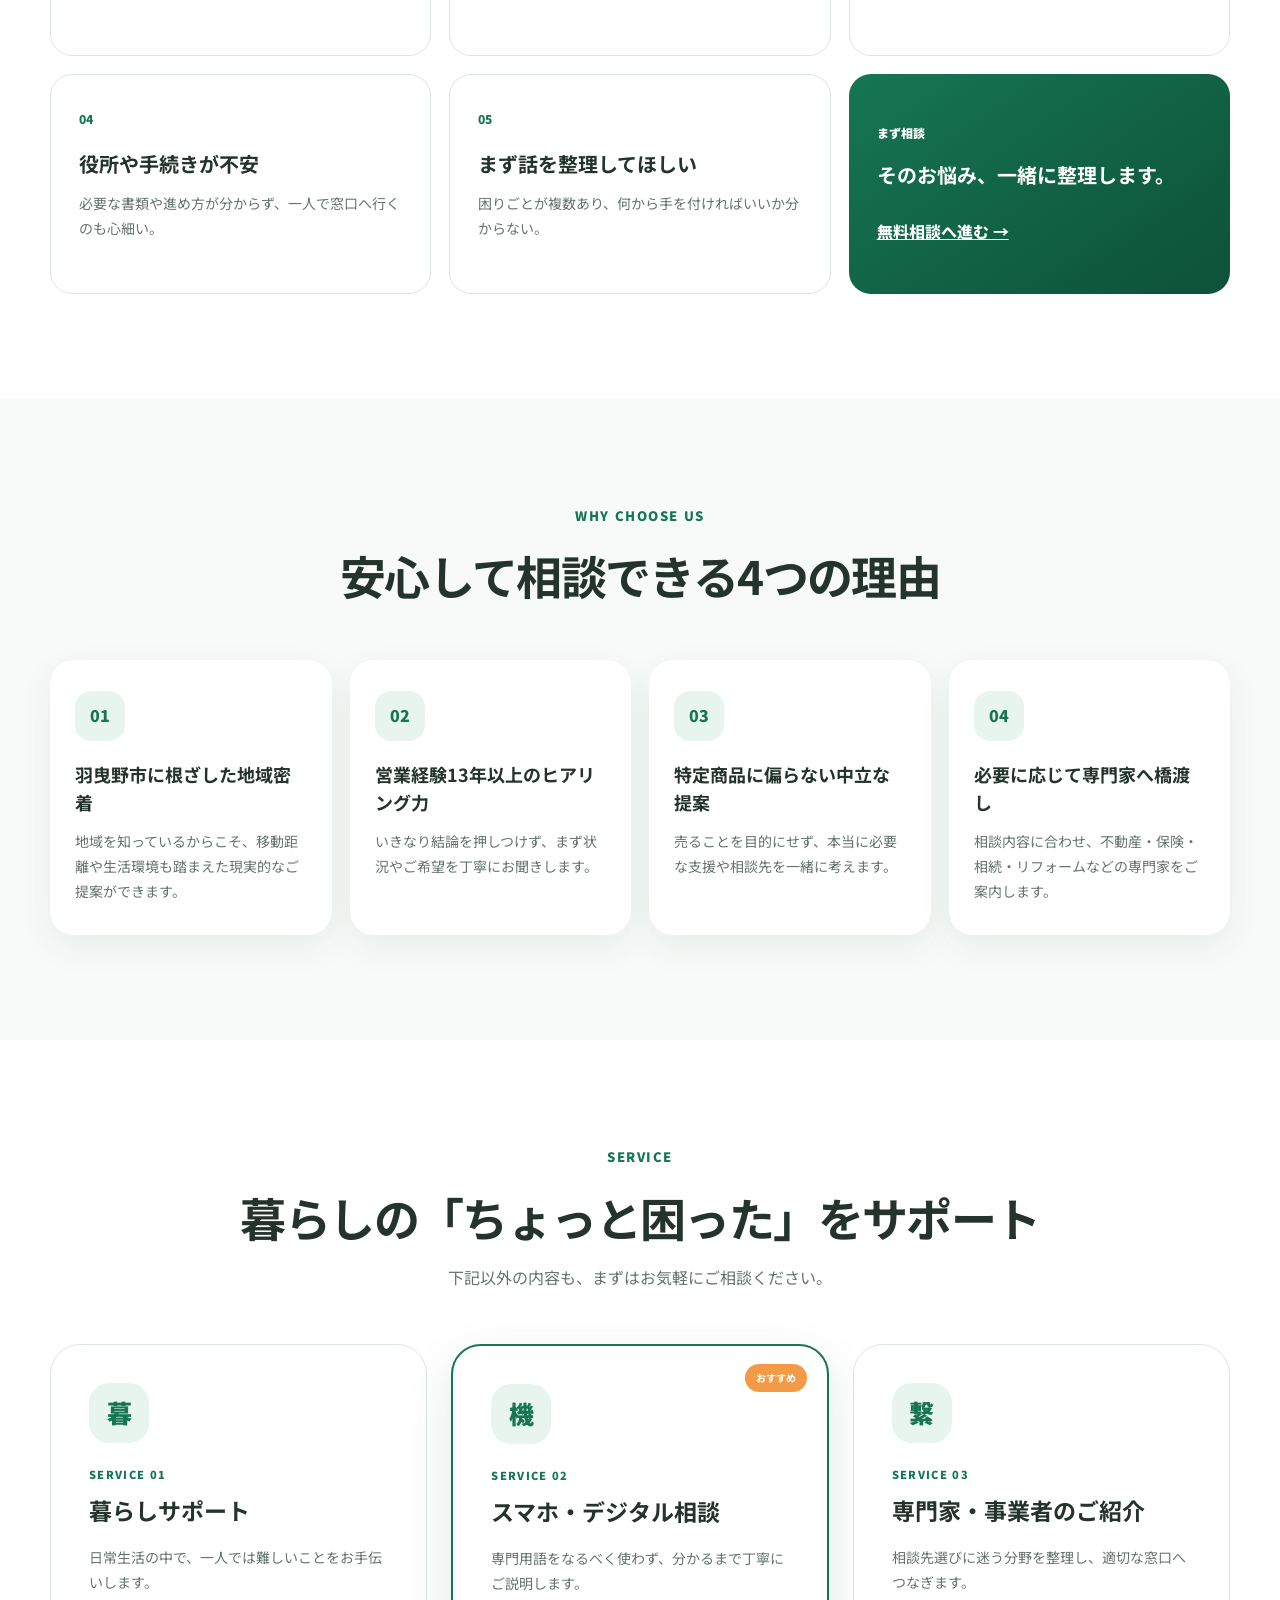
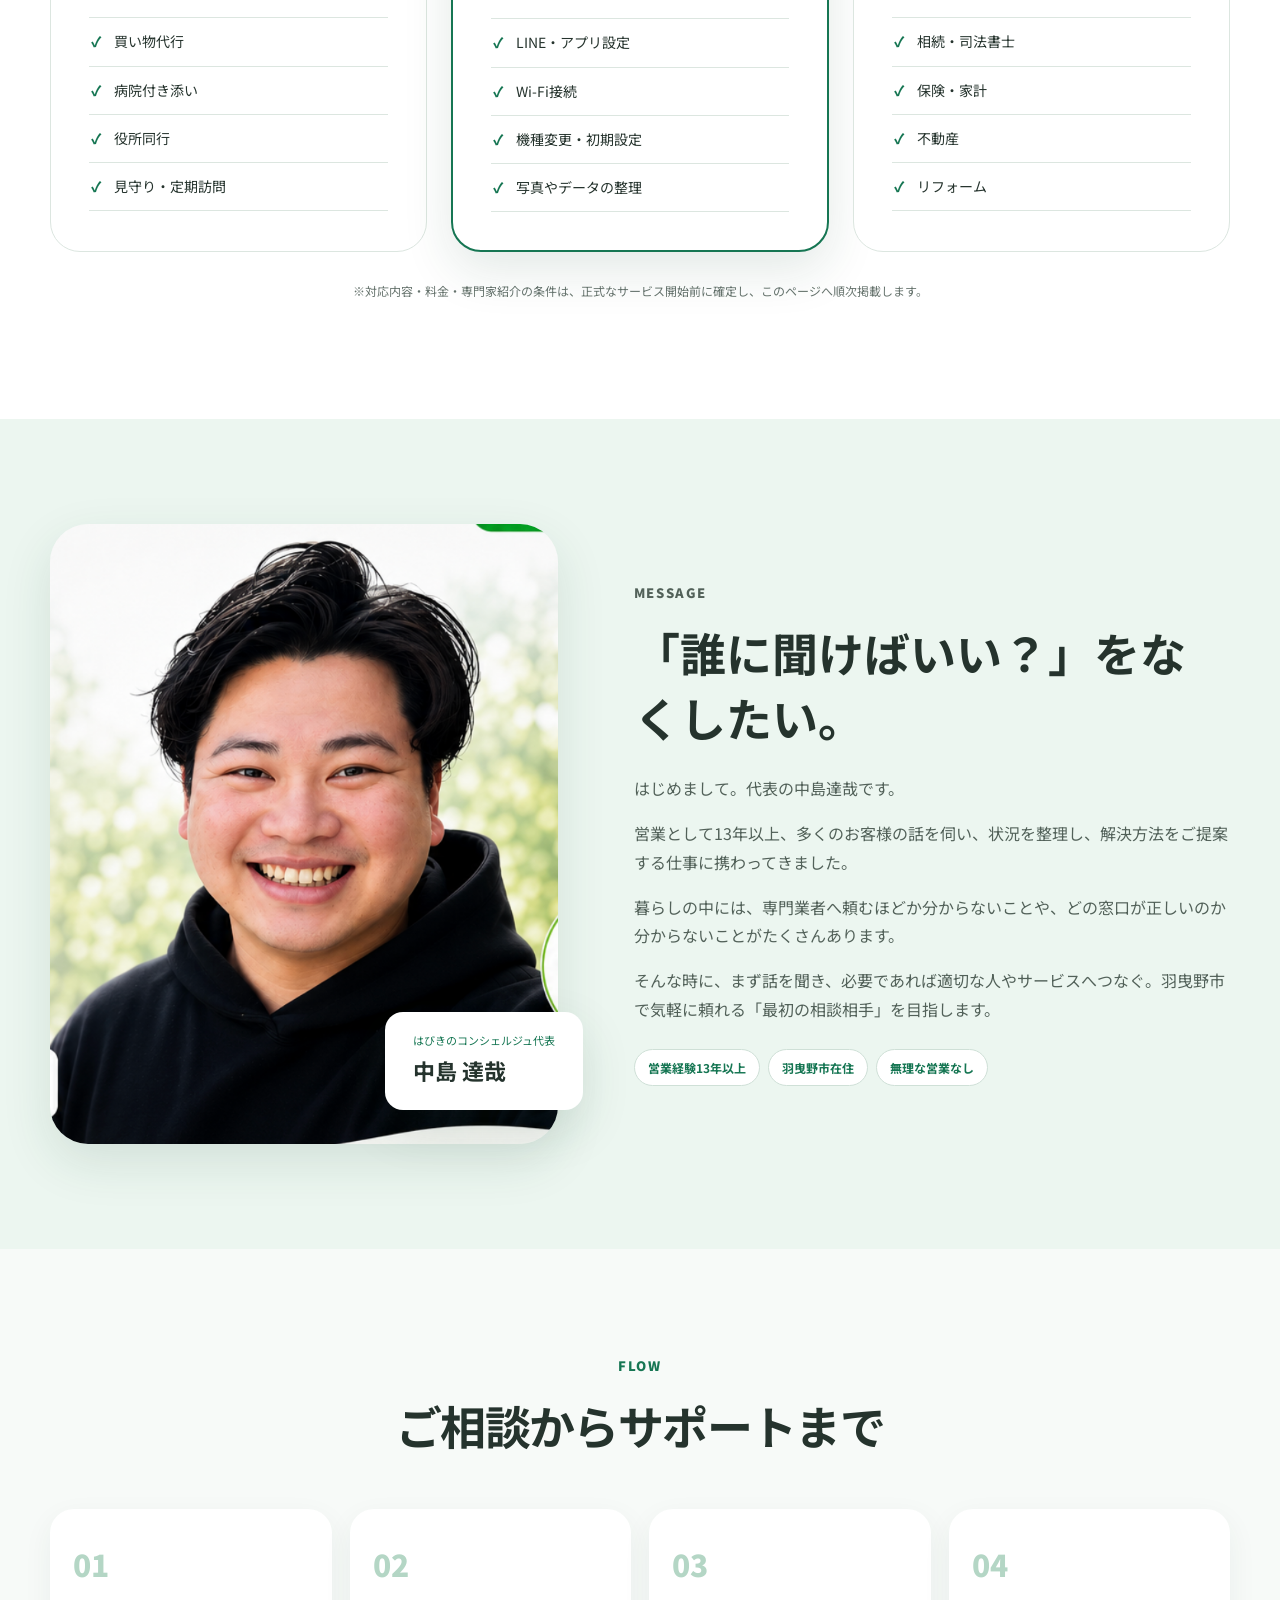
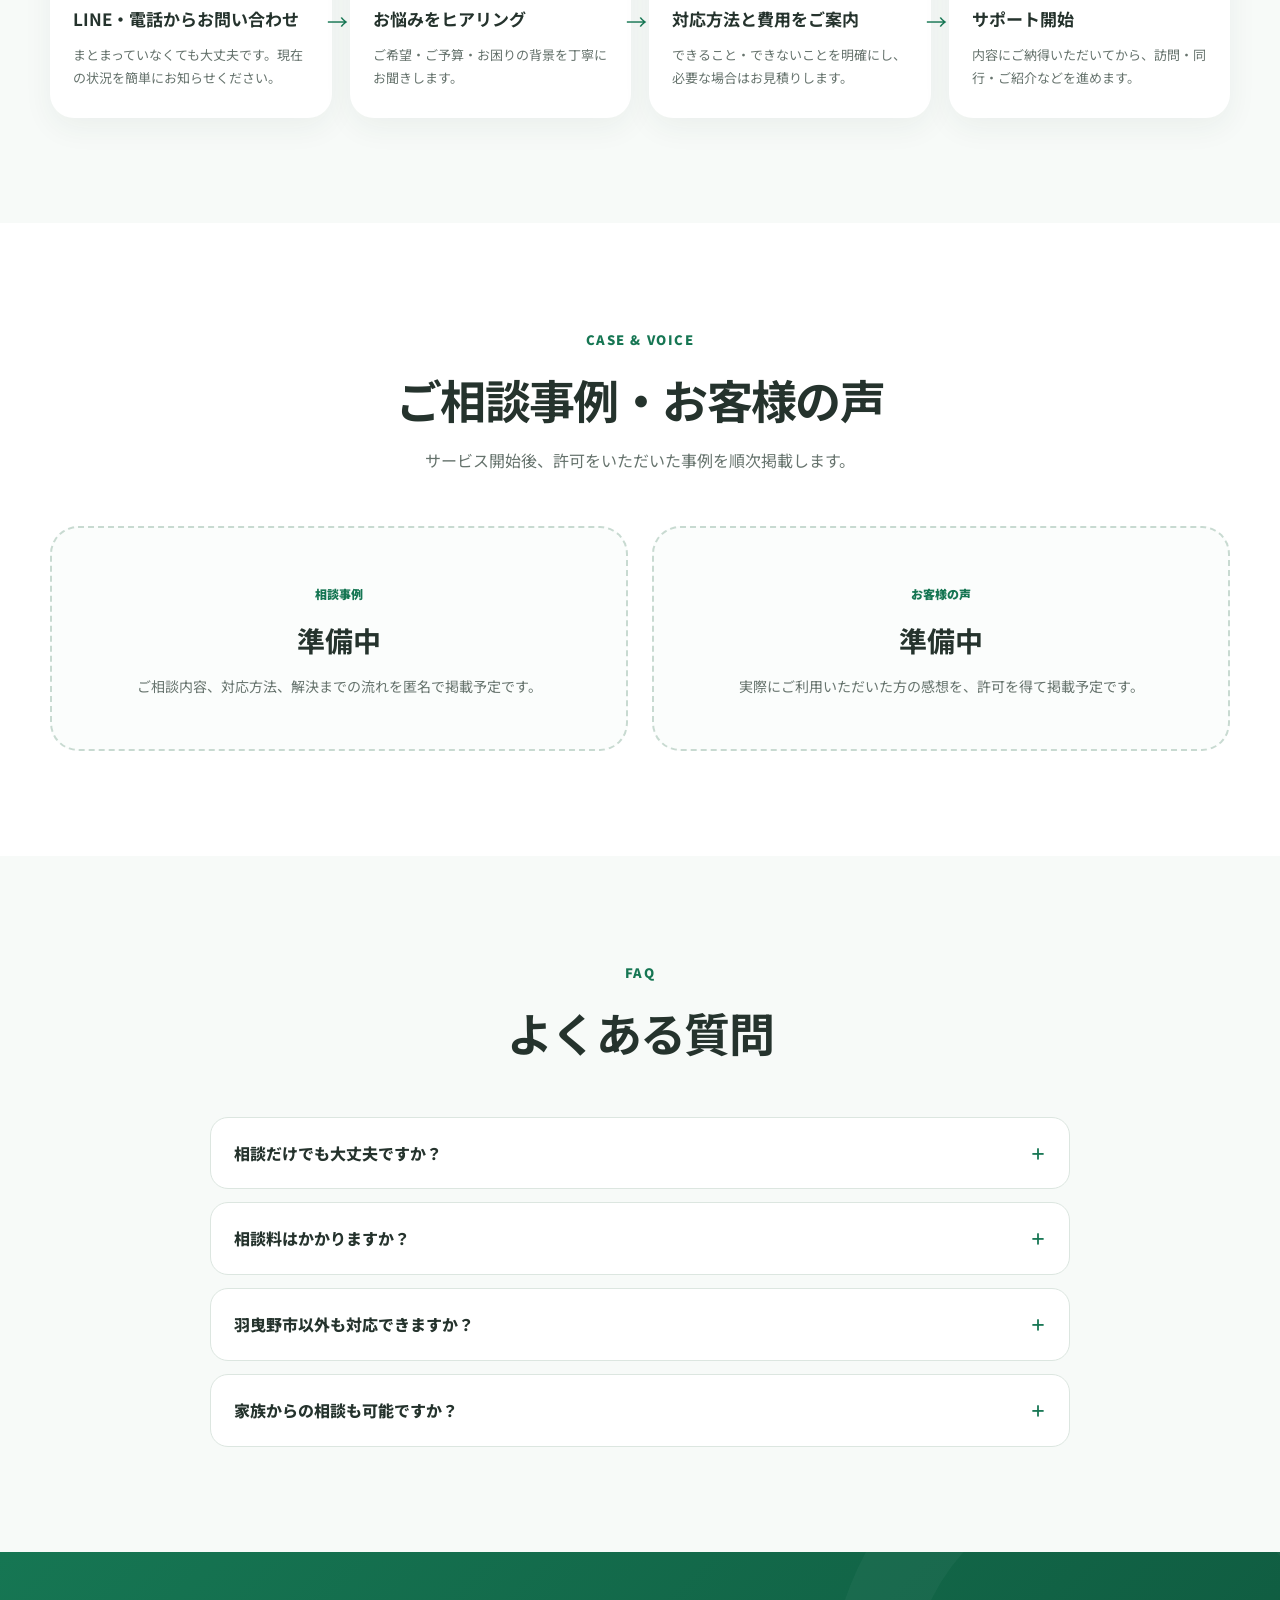
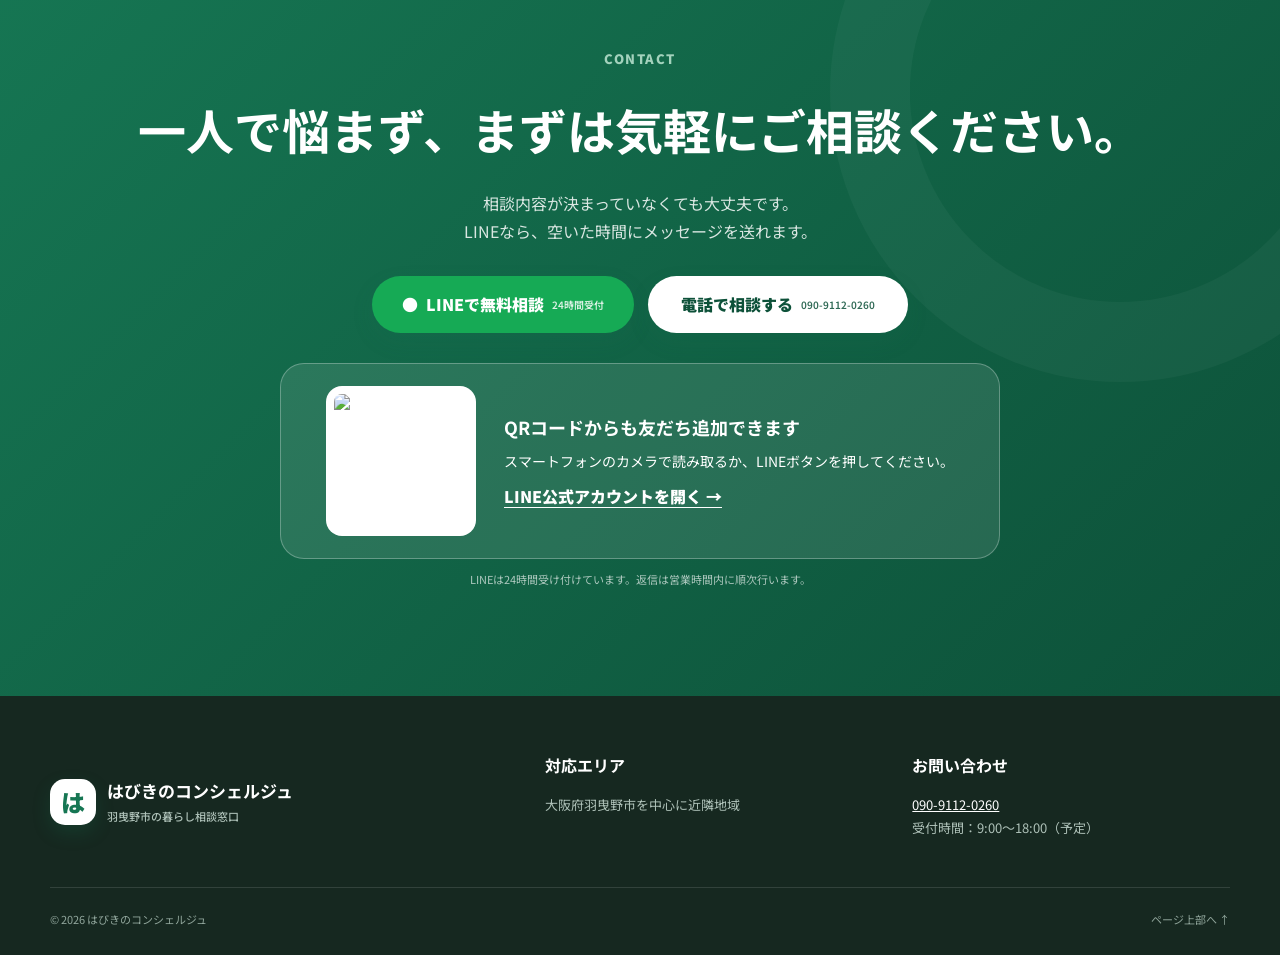
==== commit 3c147d18: "Add files via upload" ====
--- a/index.html
+++ b/index.html
@@ -28,7 +28,7 @@
       <nav class="global-nav" aria-label="メインメニュー">
         <a href="#problems">お悩み</a><a href="#strengths">選ばれる理由</a><a href="#services">サービス</a><a href="#profile">代表紹介</a><a href="#flow">ご利用の流れ</a><a href="#faq">よくある質問</a>
       </nav>
-      <a class="header-cta" href="#contact">LINEで無料相談</a>
+      <a class="header-cta" href="https://lin.ee/8h5LYCu" target="_blank" rel="noopener noreferrer">LINEで無料相談</a>
     </div>
   </header>
 
@@ -41,7 +41,7 @@
           <h1>「どこに相談すればいいか<br class="desktop-only">分からない。」<br><em>そんな時の、最初の相談相手に。</em></h1>
           <p class="hero-lead">買い物代行・病院付き添い・スマホ相談から、信頼できる専門家のご紹介まで。地域の「困った」を整理し、解決への一歩を一緒に考えます。</p>
           <div class="hero-actions">
-            <a class="button button-line" href="#contact"><span aria-hidden="true">●</span> LINEで無料相談<small>24時間受付</small></a>
+            <a class="button button-line" href="https://lin.ee/8h5LYCu" target="_blank" rel="noopener noreferrer"><span aria-hidden="true">●</span> LINEで無料相談<small>24時間受付</small></a>
             <a class="button button-sub" href="tel:09091120260">電話で相談</a>
           </div>
           <p class="microcopy">相談だけでも大丈夫です。無理な営業は行いません。</p>
@@ -58,7 +58,7 @@
     </section>
 
     <section class="quick-cta" aria-label="お問い合わせ案内">
-      <div class="container quick-cta-inner"><div><strong>何を頼めるか分からない段階でも大丈夫です。</strong><span>まずはLINEで状況をお聞かせください。</span></div><a class="button button-line" href="#contact">LINEで無料相談</a></div>
+      <div class="container quick-cta-inner"><div><strong>何を頼めるか分からない段階でも大丈夫です。</strong><span>まずはLINEで状況をお聞かせください。</span></div><a class="button button-line" href="https://lin.ee/8h5LYCu" target="_blank" rel="noopener noreferrer">LINEで無料相談</a></div>
     </section>
 
     <section class="section" id="problems">
@@ -122,14 +122,18 @@
 
     <section class="contact-section" id="contact">
       <div class="container contact-inner reveal"><p class="section-label light">CONTACT</p><h2>一人で悩まず、まずは気軽にご相談ください。</h2><p>相談内容が決まっていなくても大丈夫です。<br>LINEなら、空いた時間にメッセージを送れます。</p>
-        <div class="contact-actions"><a class="button button-line large" href="#" id="line-link"><span aria-hidden="true">●</span> LINEで無料相談<small>24時間受付</small></a><a class="button button-white large" href="tel:09091120260">電話で相談する<small>090-9112-0260</small></a></div>
-        <p class="contact-note">※LINE公式アカウントURLが決まり次第、ボタンのリンクを設定します。</p></div>
+        <div class="contact-actions"><a class="button button-line large" href="https://lin.ee/8h5LYCu" id="line-link" target="_blank" rel="noopener noreferrer"><span aria-hidden="true">●</span> LINEで無料相談<small>24時間受付</small></a><a class="button button-white large" href="tel:09091120260">電話で相談する<small>090-9112-0260</small></a></div>
+        <div class="line-qr-card" aria-label="LINE公式アカウント友だち追加">
+          <img src="https://qr-official.line.me/gs/M_949tsasl_GW.png?oat_content=qr" alt="はびきのコンシェルジュ LINE公式アカウント友だち追加QRコード" width="220" height="220" loading="lazy">
+          <div><strong>QRコードからも友だち追加できます</strong><p>スマートフォンのカメラで読み取るか、LINEボタンを押してください。</p><a href="https://lin.ee/8h5LYCu" target="_blank" rel="noopener noreferrer">LINE公式アカウントを開く →</a></div>
+        </div>
+        <p class="contact-note">LINEは24時間受け付けています。返信は営業時間内に順次行います。</p></div>
     </section>
   </main>
 
   <footer class="site-footer"><div class="container footer-grid"><div class="brand footer-brand"><span class="brand-mark">は</span><span><strong>はびきのコンシェルジュ</strong><small>羽曳野市の暮らし相談窓口</small></span></div><div><strong>対応エリア</strong><p>大阪府羽曳野市を中心に近隣地域</p></div><div><strong>お問い合わせ</strong><p><a href="tel:09091120260">090-9112-0260</a><br>受付時間：9:00〜18:00（予定）</p></div></div><div class="container footer-bottom"><span>© 2026 はびきのコンシェルジュ</span><a href="#top">ページ上部へ ↑</a></div></footer>
 
-  <div class="mobile-cta"><a href="tel:09091120260">電話</a><a class="line" href="#contact">LINEで無料相談</a></div>
+  <div class="mobile-cta"><a href="tel:09091120260">電話</a><a class="line" href="https://lin.ee/8h5LYCu" target="_blank" rel="noopener noreferrer">LINEで無料相談</a></div>
   <script src="script.js"></script>
 </body>
 </html>
--- a/style.css
+++ b/style.css
@@ -3,3 +3,6 @@
 /* 代表写真の表示位置調整 */
 .photo-frame img{object-position:center 18%;}
 .profile-image img{object-position:center 18%;}
+
+/* LINE official account integration */
+.line-qr-card{display:flex;align-items:center;justify-content:center;gap:28px;max-width:720px;margin:30px auto 0;padding:22px 26px;background:rgba(255,255,255,.1);border:1px solid rgba(255,255,255,.28);border-radius:24px;text-align:left}.line-qr-card img{width:150px;height:150px;object-fit:contain;background:#fff;border-radius:16px;padding:8px}.line-qr-card strong{display:block;font-size:18px;margin-bottom:6px}.line-qr-card p{margin:0 0 8px;font-size:14px}.line-qr-card a{font-weight:900;color:#fff;text-decoration:underline;text-underline-offset:4px}@media(max-width:700px){.line-qr-card{flex-direction:column;text-align:center;padding:20px}.line-qr-card img{width:180px;height:180px}}
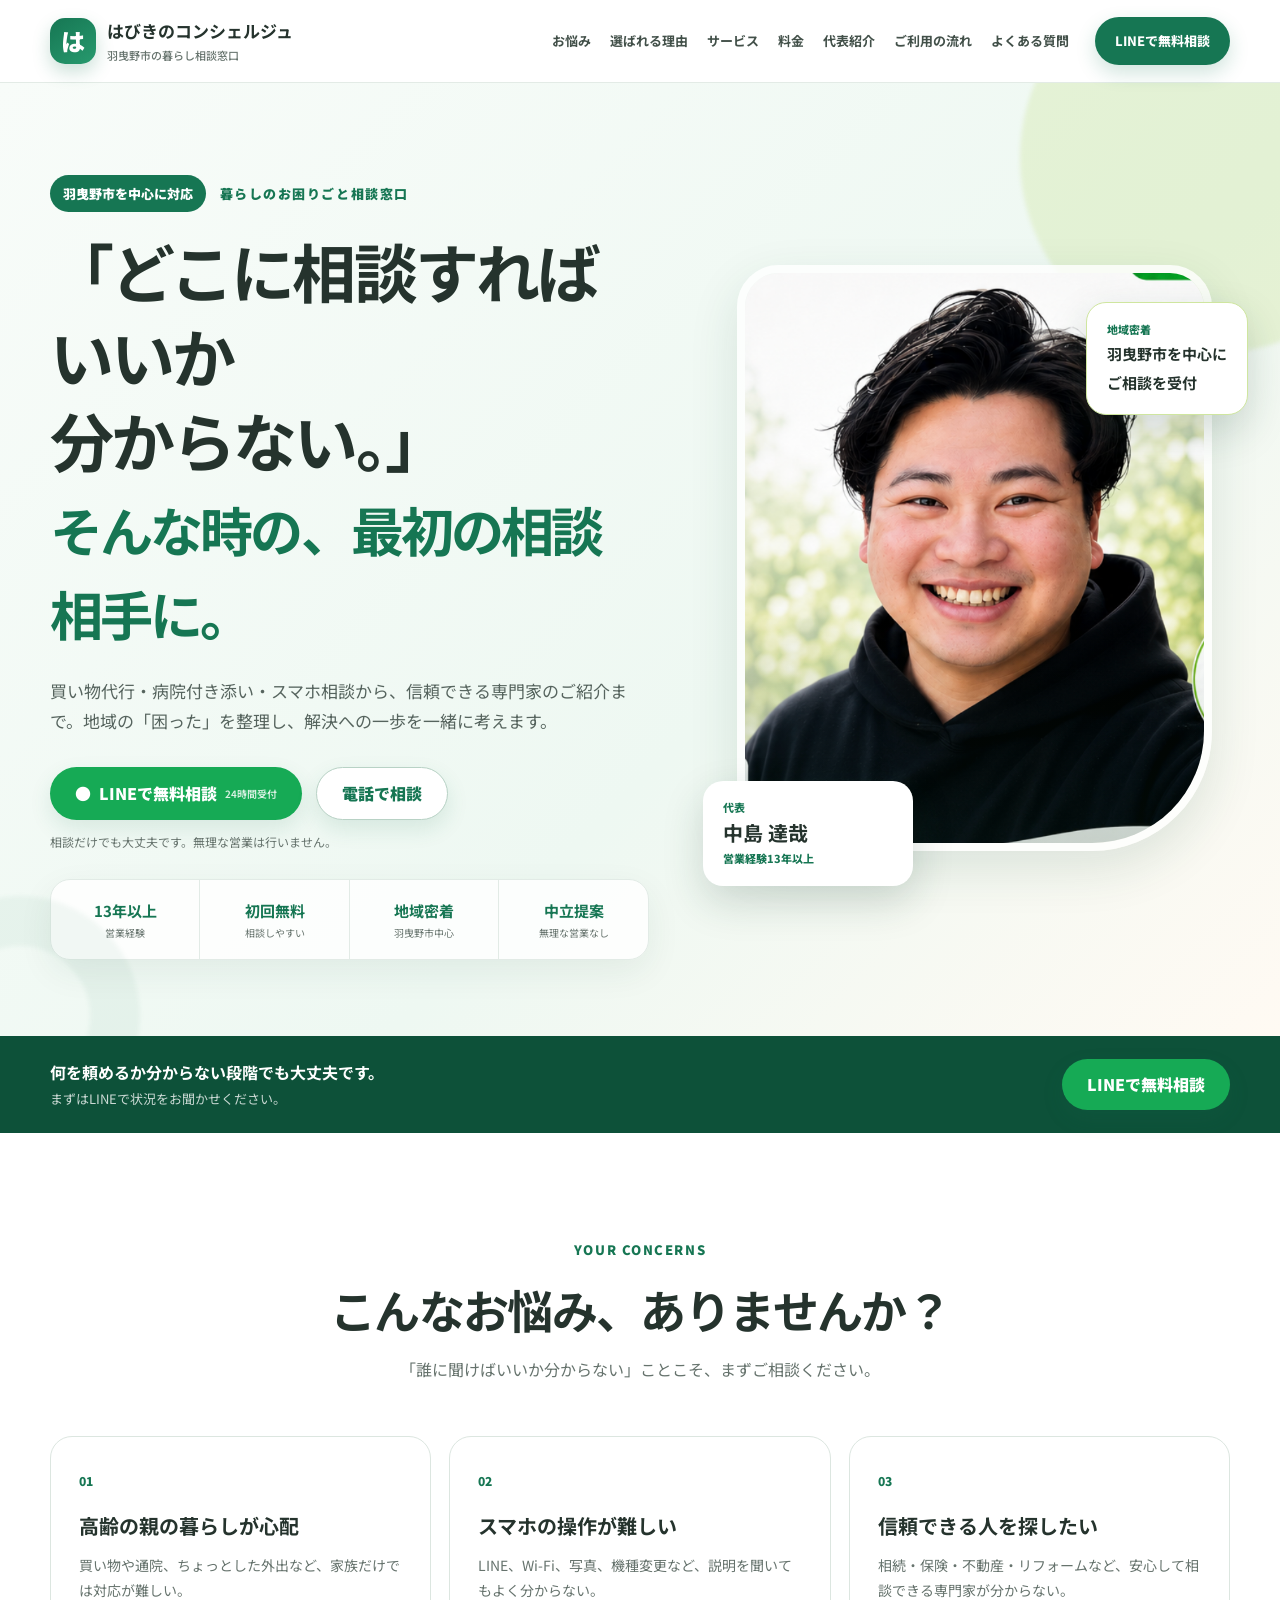
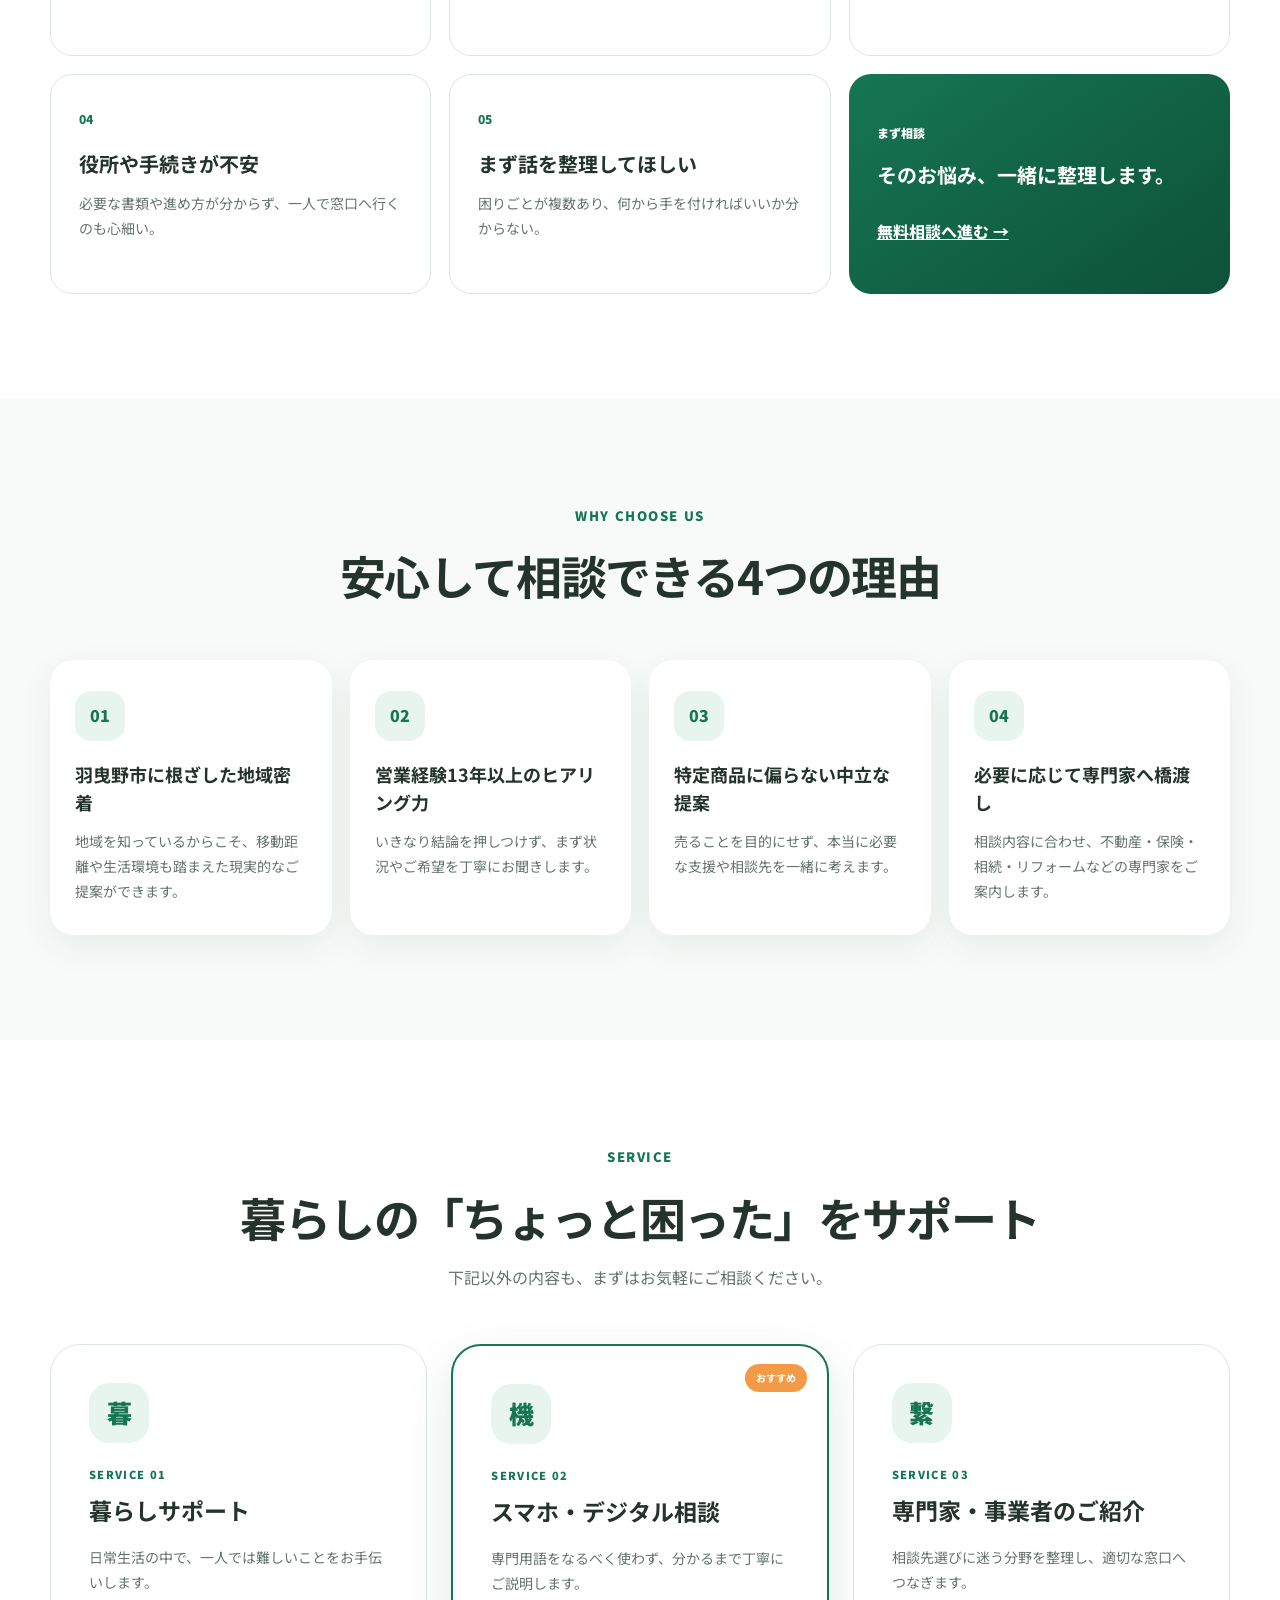
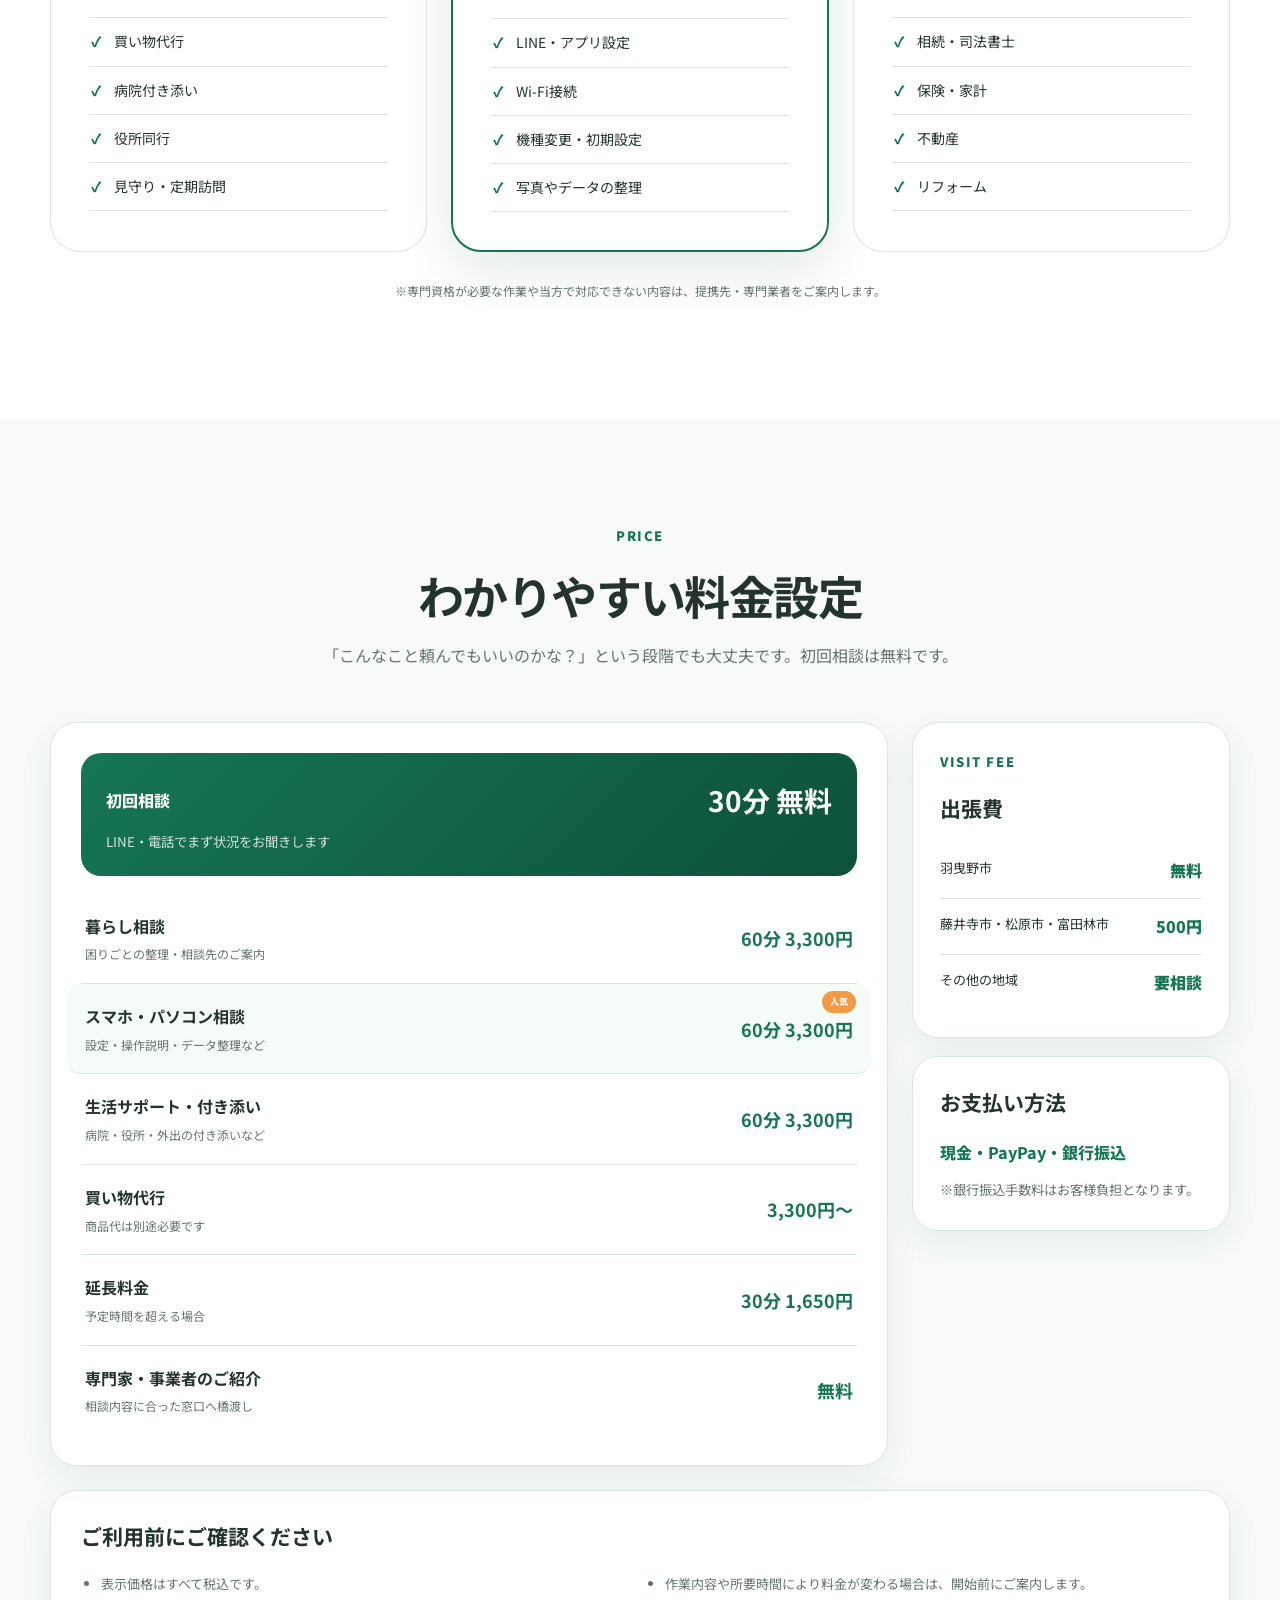
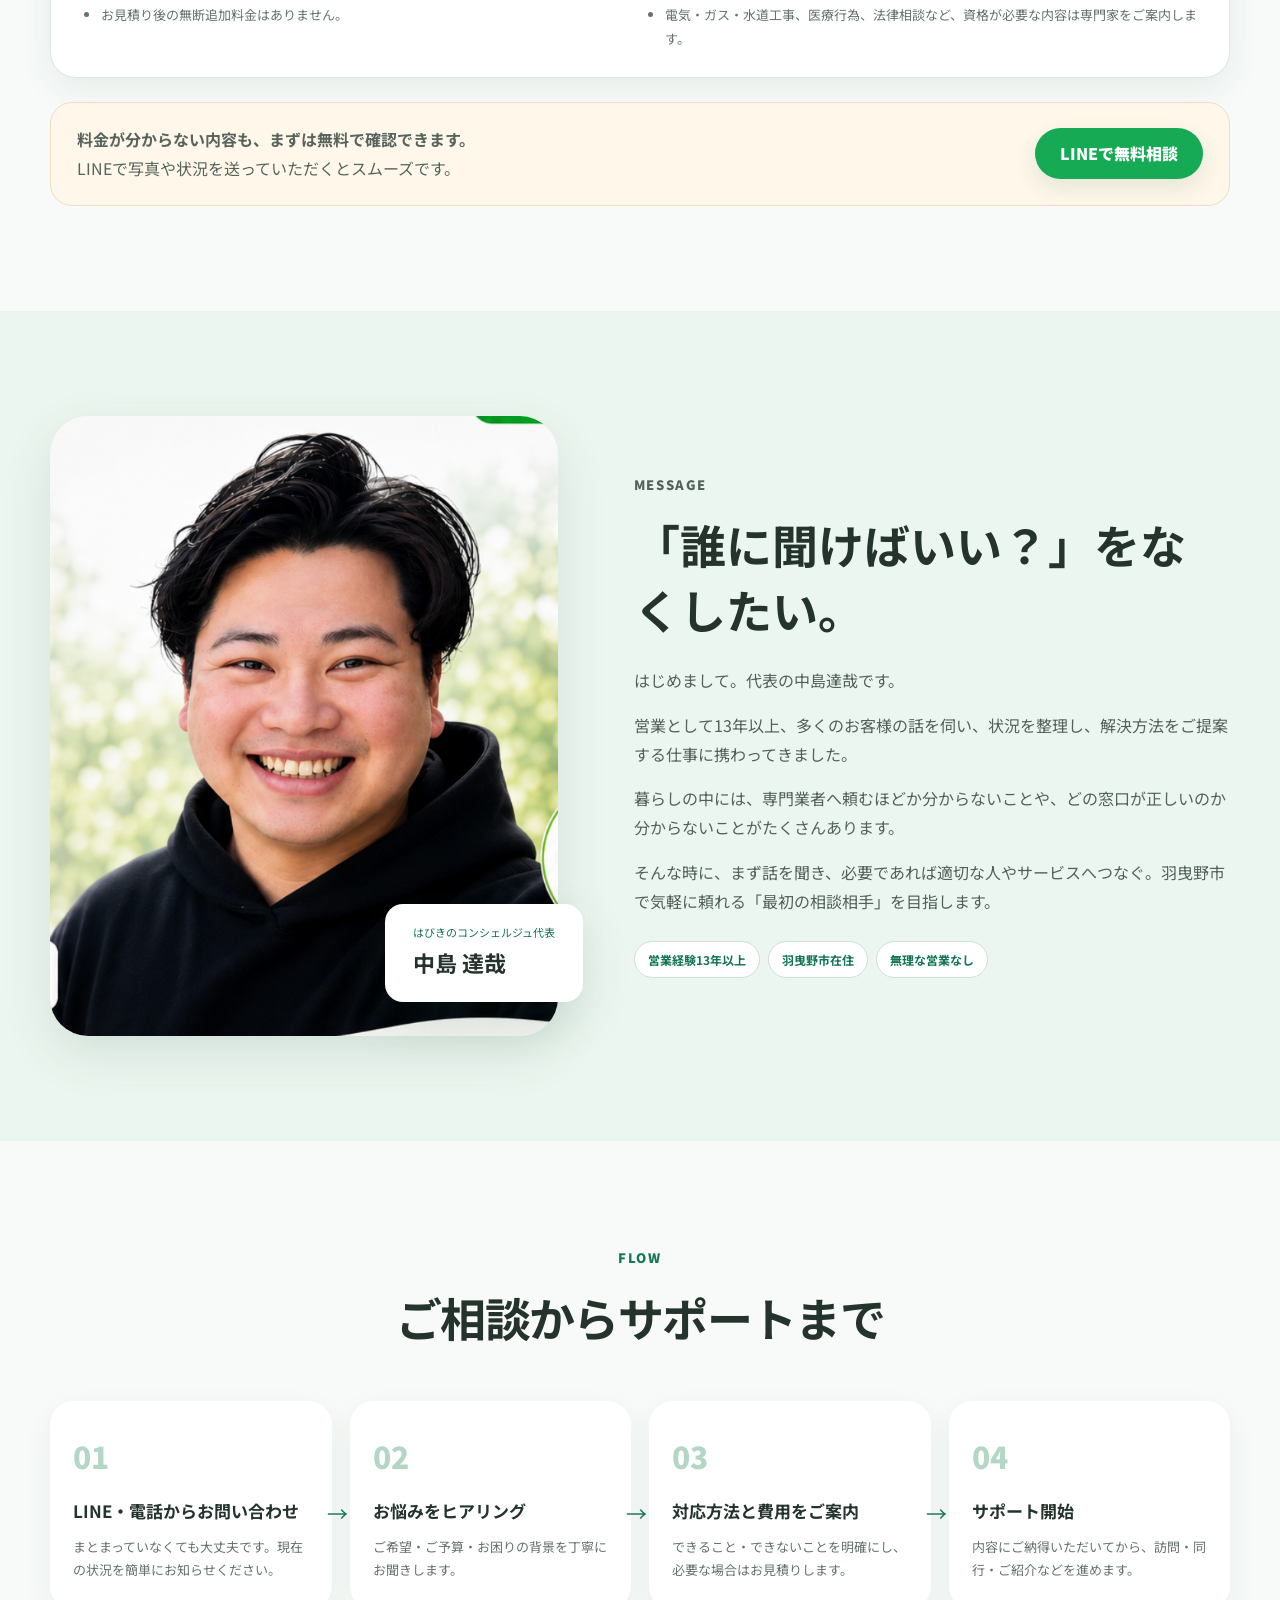
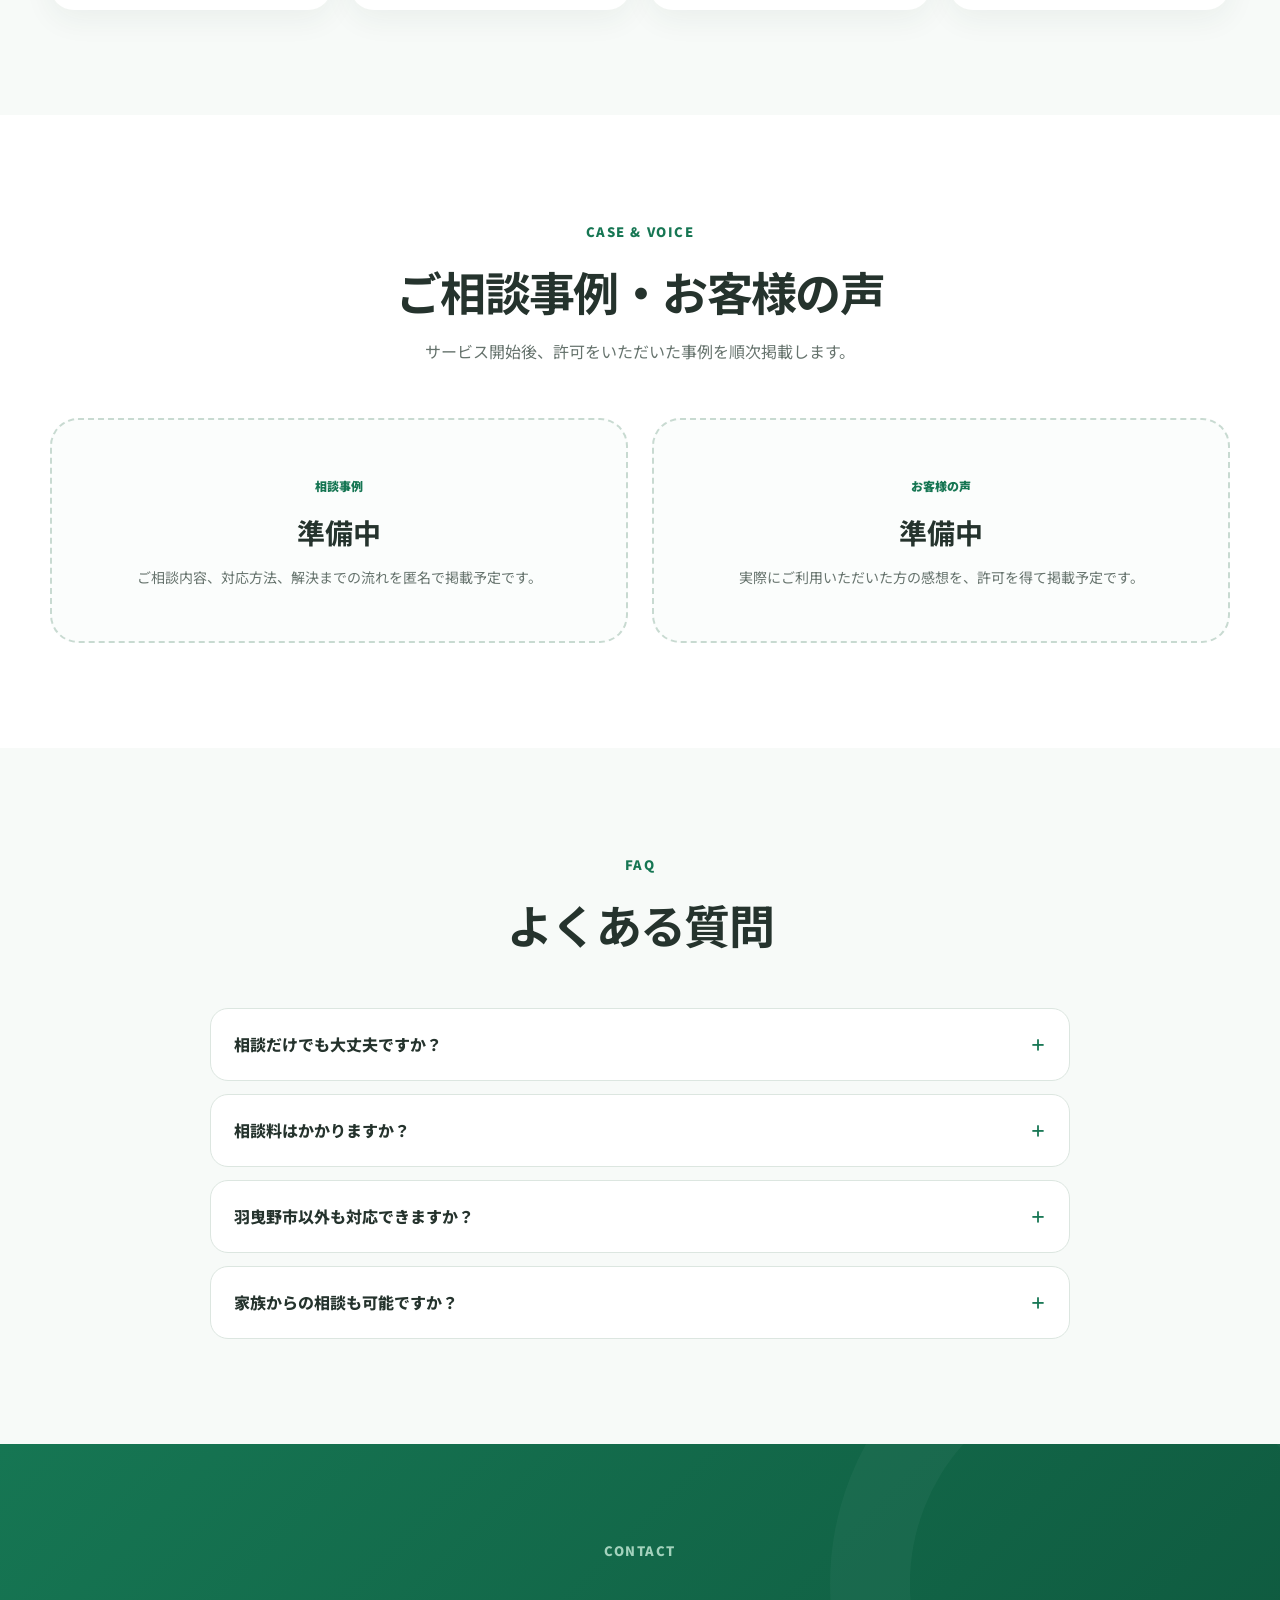
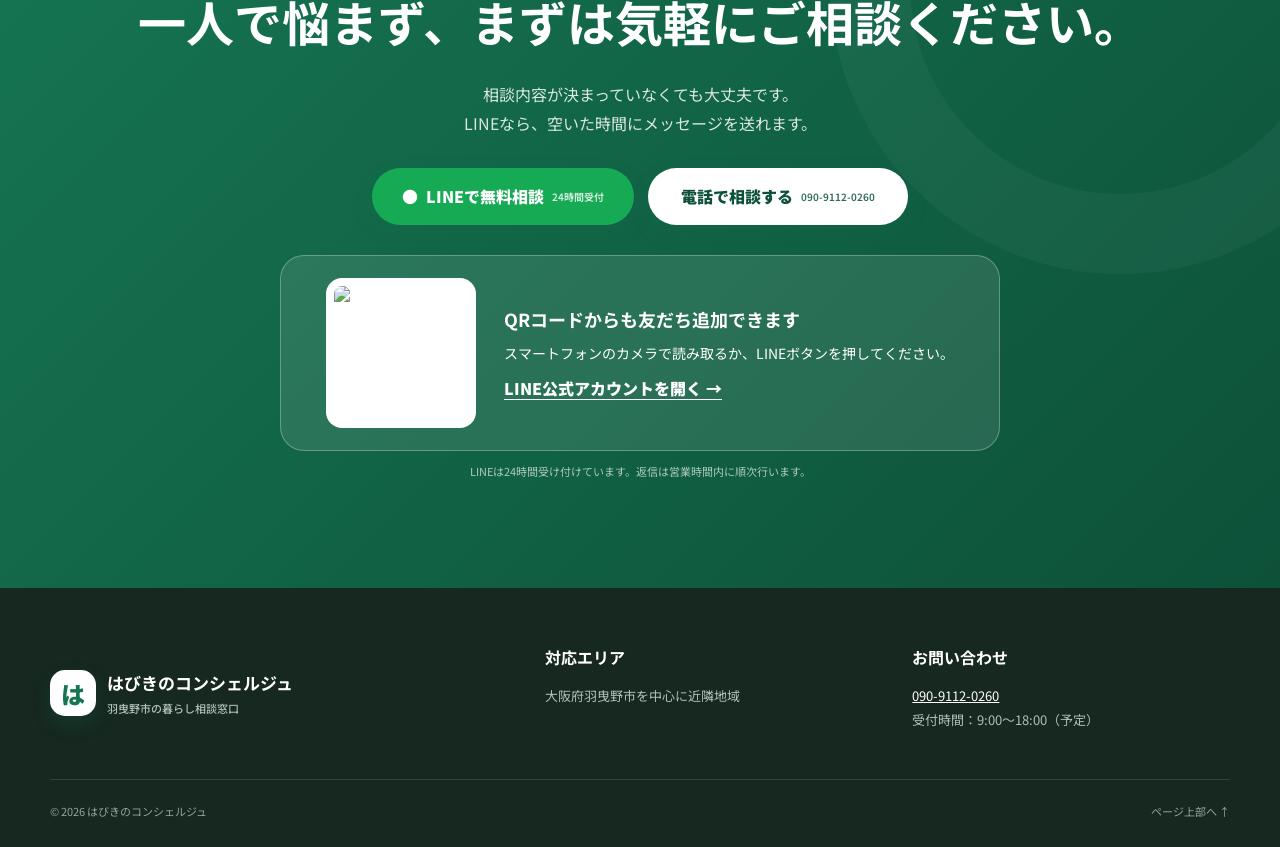
==== commit 7c560613: "Add files via upload" ====
--- a/index.html
+++ b/index.html
@@ -26,7 +26,7 @@
       </a>
       <button class="menu-button" type="button" aria-label="メニューを開く" aria-expanded="false"><span></span><span></span><span></span></button>
       <nav class="global-nav" aria-label="メインメニュー">
-        <a href="#problems">お悩み</a><a href="#strengths">選ばれる理由</a><a href="#services">サービス</a><a href="#profile">代表紹介</a><a href="#flow">ご利用の流れ</a><a href="#faq">よくある質問</a>
+        <a href="#problems">お悩み</a><a href="#strengths">選ばれる理由</a><a href="#services">サービス</a><a href="#pricing">料金</a><a href="#profile">代表紹介</a><a href="#flow">ご利用の流れ</a><a href="#faq">よくある質問</a>
       </nav>
       <a class="header-cta" href="https://lin.ee/8h5LYCu" target="_blank" rel="noopener noreferrer">LINEで無料相談</a>
     </div>
@@ -92,7 +92,42 @@
           <article class="service-card featured reveal delay-1"><div class="service-icon">機</div><p class="service-no">SERVICE 02</p><h3>スマホ・デジタル相談</h3><p>専門用語をなるべく使わず、分かるまで丁寧にご説明します。</p><ul><li>LINE・アプリ設定</li><li>Wi-Fi接続</li><li>機種変更・初期設定</li><li>写真やデータの整理</li></ul></article>
           <article class="service-card reveal delay-2"><div class="service-icon">繋</div><p class="service-no">SERVICE 03</p><h3>専門家・事業者のご紹介</h3><p>相談先選びに迷う分野を整理し、適切な窓口へつなぎます。</p><ul><li>相続・司法書士</li><li>保険・家計</li><li>不動産</li><li>リフォーム</li></ul></article>
         </div>
-        <p class="service-note reveal">※対応内容・料金・専門家紹介の条件は、正式なサービス開始前に確定し、このページへ順次掲載します。</p>
+        <p class="service-note reveal">※専門資格が必要な作業や当方で対応できない内容は、提携先・専門業者をご案内します。</p>
+      </div>
+    </section>
+
+    <section class="section section-soft pricing-section" id="pricing">
+      <div class="container">
+        <div class="section-heading reveal">
+          <p class="section-label">PRICE</p>
+          <h2>わかりやすい料金設定</h2>
+          <p>「こんなこと頼んでもいいのかな？」という段階でも大丈夫です。初回相談は無料です。</p>
+        </div>
+        <div class="pricing-layout">
+          <div class="pricing-card reveal">
+            <div class="pricing-highlight"><span>初回相談</span><strong>30分 無料</strong><small>LINE・電話でまず状況をお聞きします</small></div>
+            <div class="price-list" aria-label="サービス料金一覧">
+              <div class="price-row"><div><strong>暮らし相談</strong><span>困りごとの整理・相談先のご案内</span></div><b>60分 3,300円</b></div>
+              <div class="price-row popular"><div><strong>スマホ・パソコン相談</strong><span>設定・操作説明・データ整理など</span></div><b>60分 3,300円</b></div>
+              <div class="price-row"><div><strong>生活サポート・付き添い</strong><span>病院・役所・外出の付き添いなど</span></div><b>60分 3,300円</b></div>
+              <div class="price-row"><div><strong>買い物代行</strong><span>商品代は別途必要です</span></div><b>3,300円〜</b></div>
+              <div class="price-row"><div><strong>延長料金</strong><span>予定時間を超える場合</span></div><b>30分 1,650円</b></div>
+              <div class="price-row"><div><strong>専門家・事業者のご紹介</strong><span>相談内容に合った窓口へ橋渡し</span></div><b>無料</b></div>
+            </div>
+          </div>
+          <aside class="pricing-side reveal delay-1">
+            <div class="area-fee-card">
+              <p class="section-label">VISIT FEE</p><h3>出張費</h3>
+              <dl><div><dt>羽曳野市</dt><dd>無料</dd></div><div><dt>藤井寺市・松原市・富田林市</dt><dd>500円</dd></div><div><dt>その他の地域</dt><dd>要相談</dd></div></dl>
+            </div>
+            <div class="payment-card"><h3>お支払い方法</h3><p>現金・PayPay・銀行振込</p><small>※銀行振込手数料はお客様負担となります。</small></div>
+          </aside>
+        </div>
+        <div class="pricing-notes reveal">
+          <h3>ご利用前にご確認ください</h3>
+          <ul><li>表示価格はすべて税込です。</li><li>作業内容や所要時間により料金が変わる場合は、開始前にご案内します。</li><li>お見積り後の無断追加料金はありません。</li><li>電気・ガス・水道工事、医療行為、法律相談など、資格が必要な内容は専門家をご案内します。</li></ul>
+        </div>
+        <div class="pricing-cta reveal"><p><strong>料金が分からない内容も、まずは無料で確認できます。</strong><br>LINEで写真や状況を送っていただくとスムーズです。</p><a class="button button-line" href="https://lin.ee/8h5LYCu" target="_blank" rel="noopener noreferrer">LINEで無料相談</a></div>
       </div>
     </section>
 
@@ -116,7 +151,7 @@
 
     <section class="section section-soft" id="faq">
       <div class="container narrow"><div class="section-heading reveal"><p class="section-label">FAQ</p><h2>よくある質問</h2></div>
-        <div class="faq-list"><details class="reveal"><summary>相談だけでも大丈夫ですか？</summary><p>はい。何を頼めばよいか分からない段階でも大丈夫です。まず状況をお聞きし、対応できる内容を整理します。</p></details><details class="reveal"><summary>相談料はかかりますか？</summary><p>初回相談は無料を予定しています。訪問や作業が必要な場合は、内容と料金をご案内し、ご納得いただいてから進めます。</p></details><details class="reveal"><summary>羽曳野市以外も対応できますか？</summary><p>羽曳野市を中心に、近隣地域も内容によって対応します。まずはお問い合わせください。</p></details><details class="reveal"><summary>家族からの相談も可能ですか？</summary><p>はい。離れて暮らすご家族からのご相談も受け付けます。ご本人の意思や個人情報に配慮しながら対応します。</p></details></div>
+        <div class="faq-list"><details class="reveal"><summary>相談だけでも大丈夫ですか？</summary><p>はい。何を頼めばよいか分からない段階でも大丈夫です。まず状況をお聞きし、対応できる内容を整理します。</p></details><details class="reveal"><summary>相談料はかかりますか？</summary><p>初回相談は30分無料です。訪問や作業は60分3,300円を基本とし、内容と料金をご案内してから進めます。</p></details><details class="reveal"><summary>羽曳野市以外も対応できますか？</summary><p>羽曳野市を中心に、近隣地域も内容によって対応します。まずはお問い合わせください。</p></details><details class="reveal"><summary>家族からの相談も可能ですか？</summary><p>はい。離れて暮らすご家族からのご相談も受け付けます。ご本人の意思や個人情報に配慮しながら対応します。</p></details></div>
       </div>
     </section>
 
--- a/style.css
+++ b/style.css
@@ -6,3 +6,7 @@
 
 /* LINE official account integration */
 .line-qr-card{display:flex;align-items:center;justify-content:center;gap:28px;max-width:720px;margin:30px auto 0;padding:22px 26px;background:rgba(255,255,255,.1);border:1px solid rgba(255,255,255,.28);border-radius:24px;text-align:left}.line-qr-card img{width:150px;height:150px;object-fit:contain;background:#fff;border-radius:16px;padding:8px}.line-qr-card strong{display:block;font-size:18px;margin-bottom:6px}.line-qr-card p{margin:0 0 8px;font-size:14px}.line-qr-card a{font-weight:900;color:#fff;text-decoration:underline;text-underline-offset:4px}@media(max-width:700px){.line-qr-card{flex-direction:column;text-align:center;padding:20px}.line-qr-card img{width:180px;height:180px}}
+
+
+/* Pricing section */
+.pricing-layout{display:grid;grid-template-columns:minmax(0,1.45fr) minmax(280px,.55fr);gap:24px;align-items:start}.pricing-card,.area-fee-card,.payment-card,.pricing-notes{background:#fff;border:1px solid var(--line);border-radius:26px;box-shadow:0 12px 34px rgba(24,72,52,.07)}.pricing-card{padding:30px}.pricing-highlight{display:grid;grid-template-columns:auto 1fr;align-items:center;gap:4px 20px;background:linear-gradient(135deg,var(--green),var(--green-dark));color:#fff;border-radius:20px;padding:22px 25px;margin-bottom:18px}.pricing-highlight span{font-weight:800}.pricing-highlight strong{font-size:28px;text-align:right}.pricing-highlight small{grid-column:1/-1;opacity:.8}.price-list{display:grid}.price-row{display:flex;align-items:center;justify-content:space-between;gap:24px;padding:18px 4px;border-bottom:1px solid var(--line)}.price-row:last-child{border-bottom:0}.price-row>div{display:grid;gap:3px}.price-row strong{font-size:16px}.price-row span{font-size:12px;color:var(--muted)}.price-row b{font-size:18px;color:var(--green);white-space:nowrap}.price-row.popular{position:relative;background:#f5fbf7;margin:0 -14px;padding-left:18px;padding-right:18px;border-radius:14px}.price-row.popular:before{content:"人気";display:inline-flex;align-items:center;justify-content:center;background:var(--orange);color:#fff;border-radius:999px;padding:3px 8px;font-size:9px;font-weight:900;position:absolute;top:7px;right:15px}.pricing-side{display:grid;gap:18px}.area-fee-card,.payment-card{padding:27px}.area-fee-card h3,.payment-card h3,.pricing-notes h3{margin:0 0 16px;font-size:21px}.area-fee-card dl{margin:0}.area-fee-card dl div{display:flex;justify-content:space-between;gap:15px;padding:13px 0;border-bottom:1px solid var(--line)}.area-fee-card dl div:last-child{border-bottom:0}.area-fee-card dt{font-size:13px}.area-fee-card dd{margin:0;font-weight:900;color:var(--green);white-space:nowrap}.payment-card p{font-weight:800;color:var(--green);margin:0 0 8px}.payment-card small{color:var(--muted)}.pricing-notes{margin-top:24px;padding:27px 30px}.pricing-notes ul{display:grid;grid-template-columns:repeat(2,1fr);gap:8px 30px;margin:0;padding-left:20px;color:var(--muted);font-size:13px}.pricing-cta{margin-top:24px;background:#fff7e9;border:1px solid #f0ddbd;border-radius:22px;padding:22px 26px;display:flex;align-items:center;justify-content:space-between;gap:22px}.pricing-cta p{margin:0;color:#56645d}.pricing-cta strong{color:var(--text)}@media(max-width:900px){.pricing-layout{grid-template-columns:1fr}.pricing-side{grid-template-columns:repeat(2,1fr)}}@media(max-width:650px){.pricing-card{padding:18px}.pricing-highlight{grid-template-columns:1fr;padding:19px}.pricing-highlight strong{text-align:left;font-size:25px}.price-row{align-items:flex-start;flex-direction:column;gap:8px;padding:16px 2px}.price-row.popular{margin:0 -8px;padding:18px 10px}.pricing-side{grid-template-columns:1fr}.pricing-notes{padding:22px}.pricing-notes ul{grid-template-columns:1fr}.pricing-cta{align-items:stretch;flex-direction:column;text-align:center}.pricing-cta .button{width:100%}}
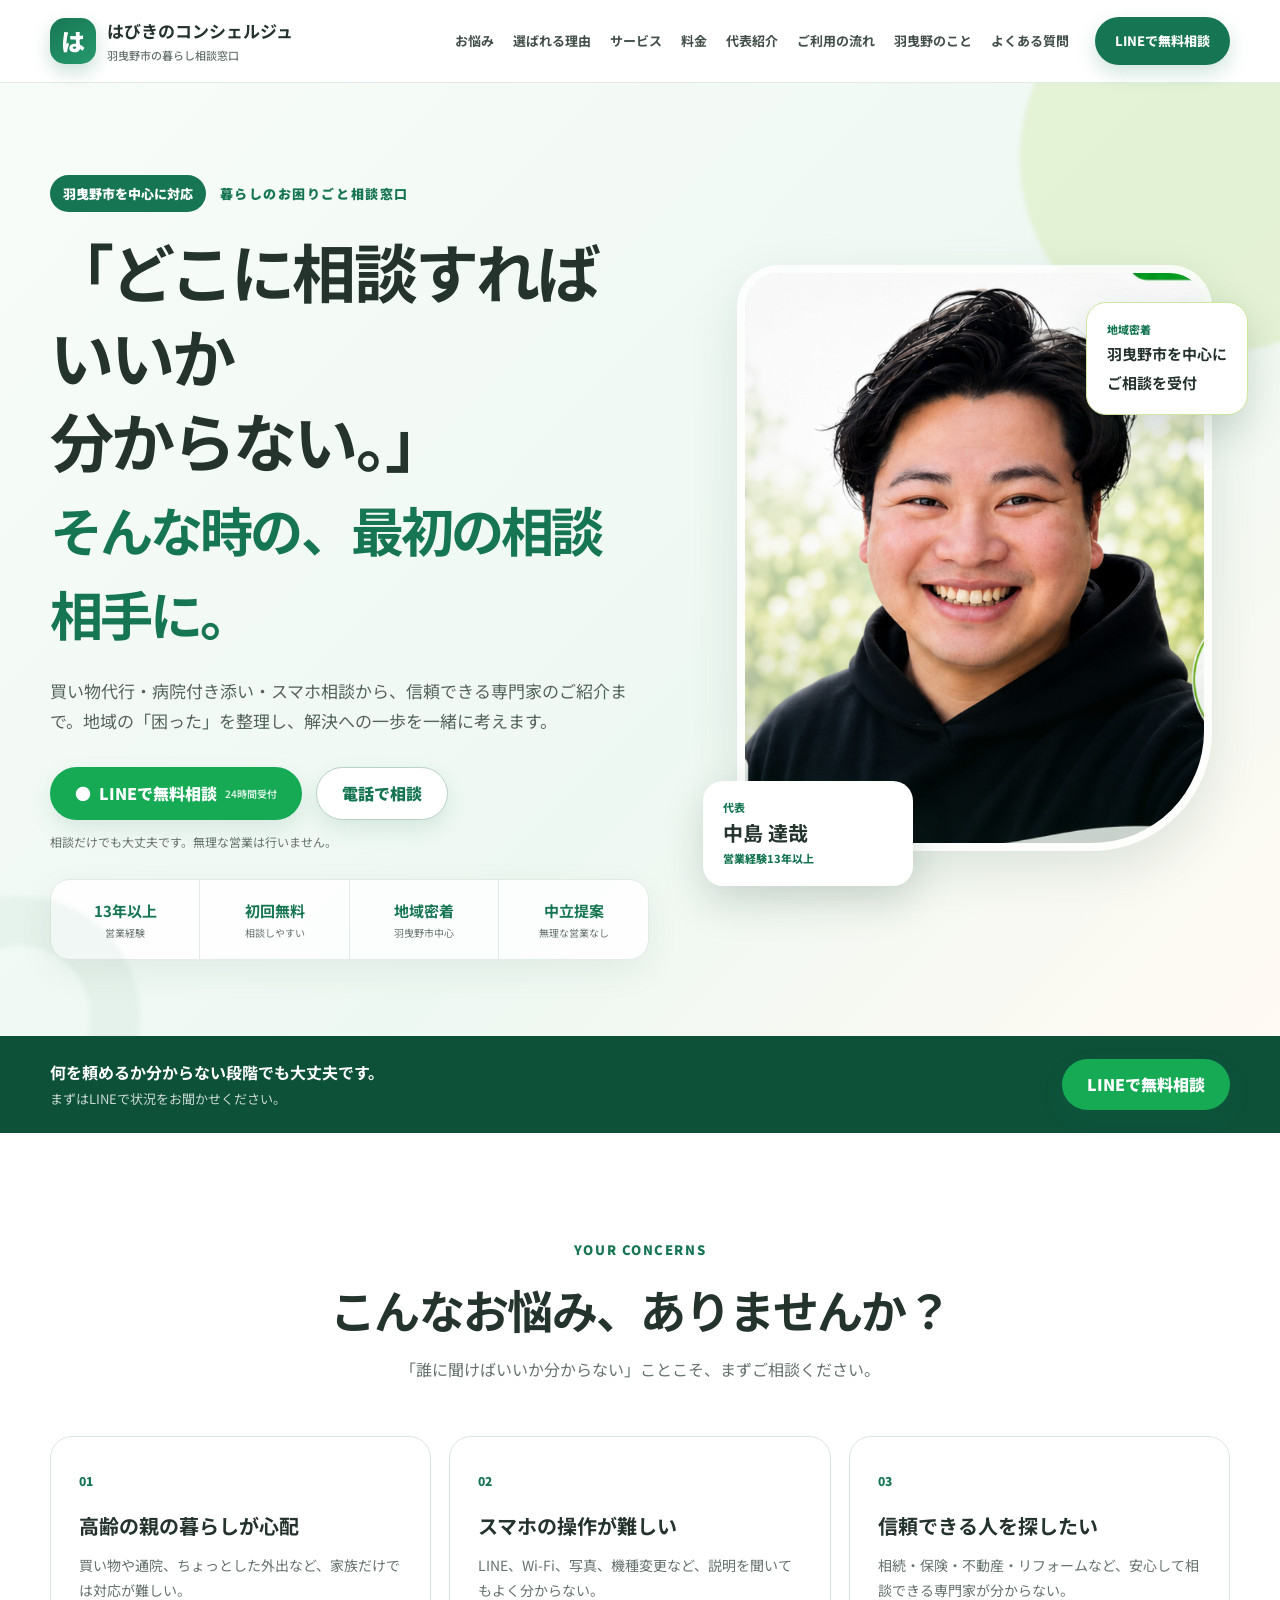
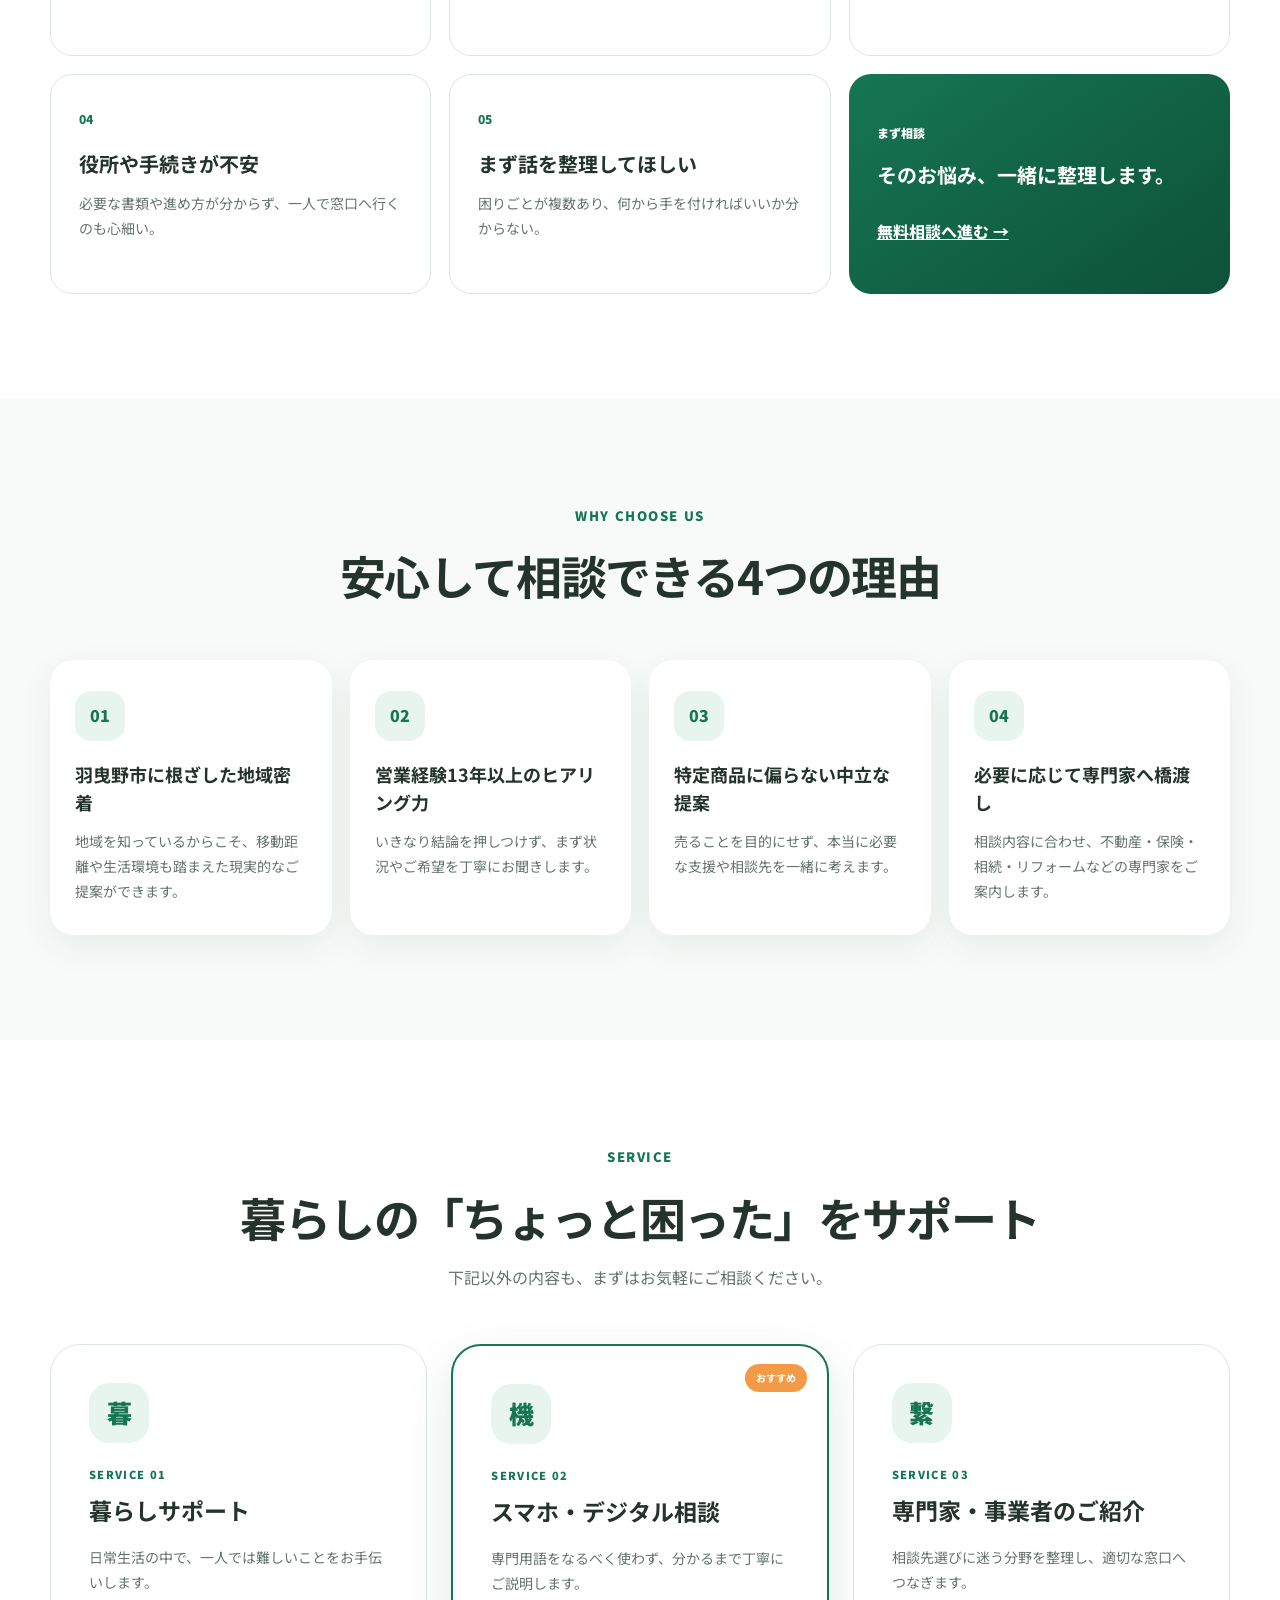
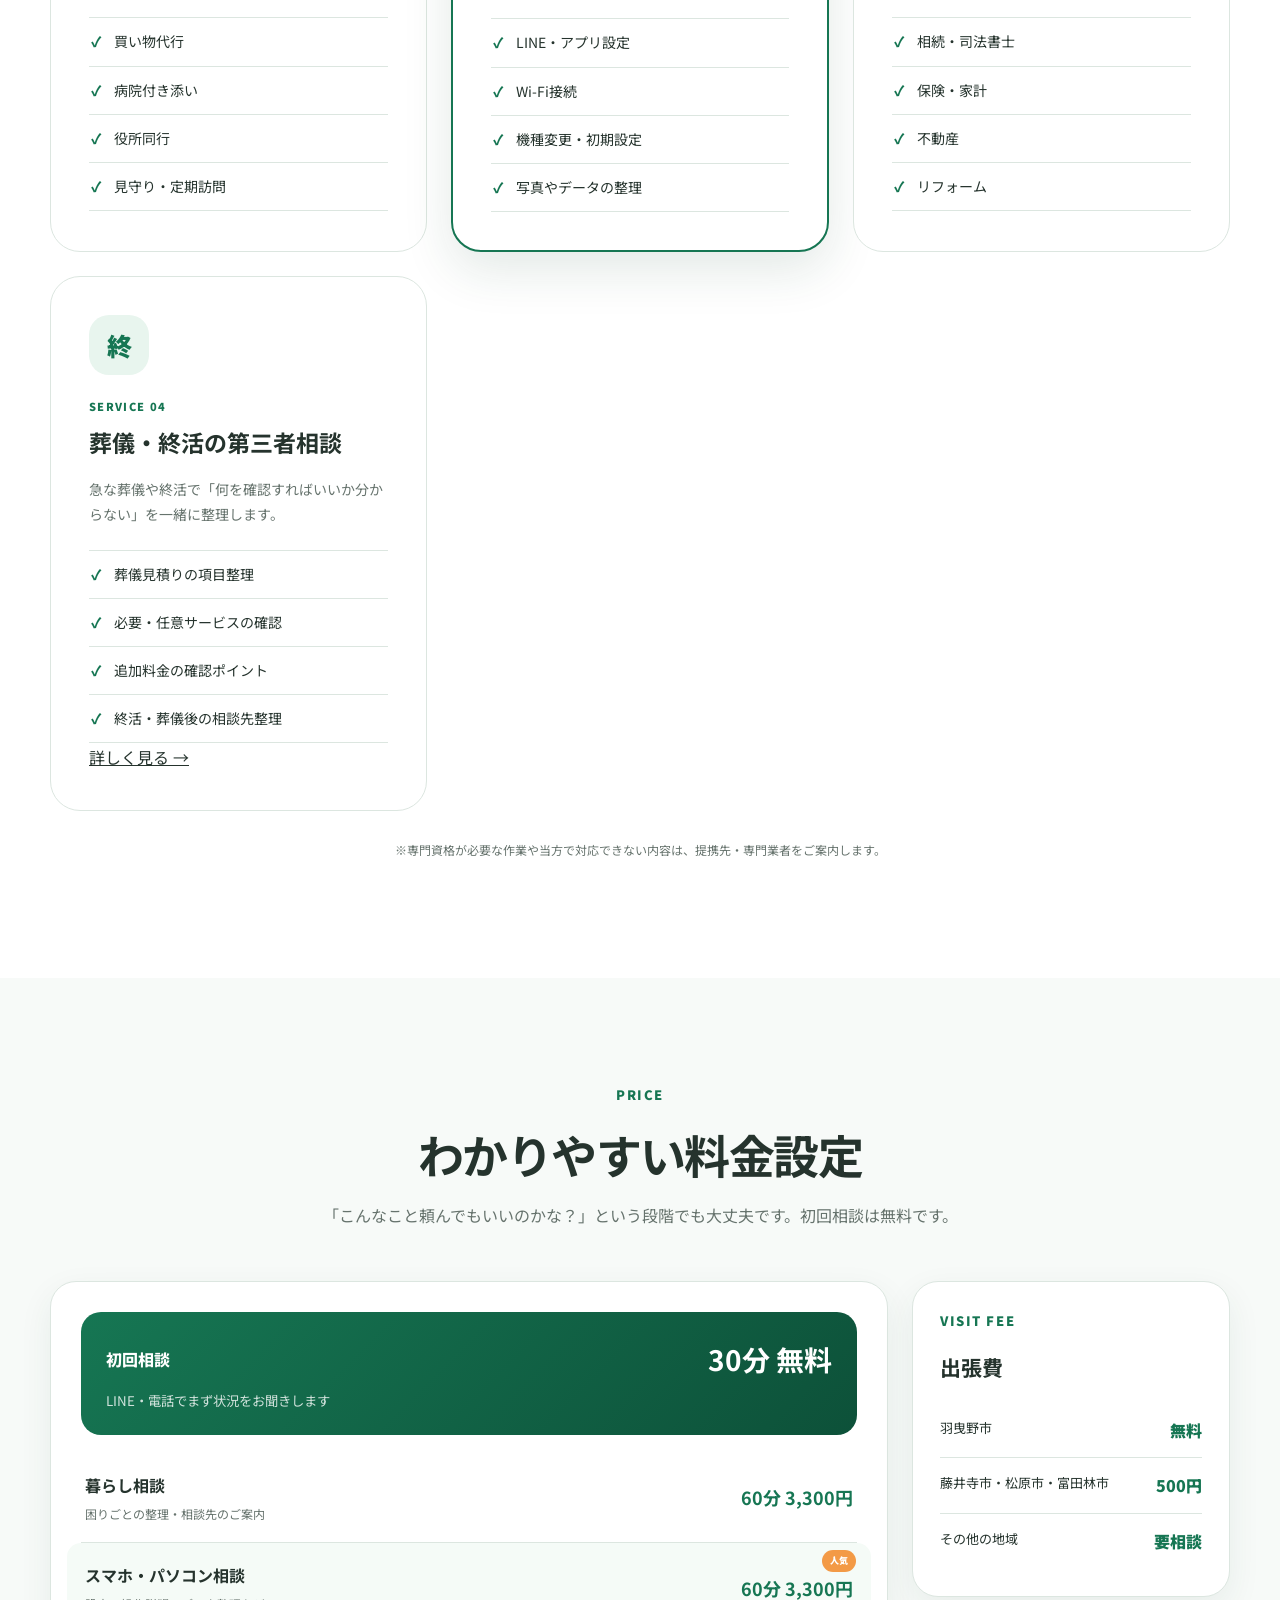
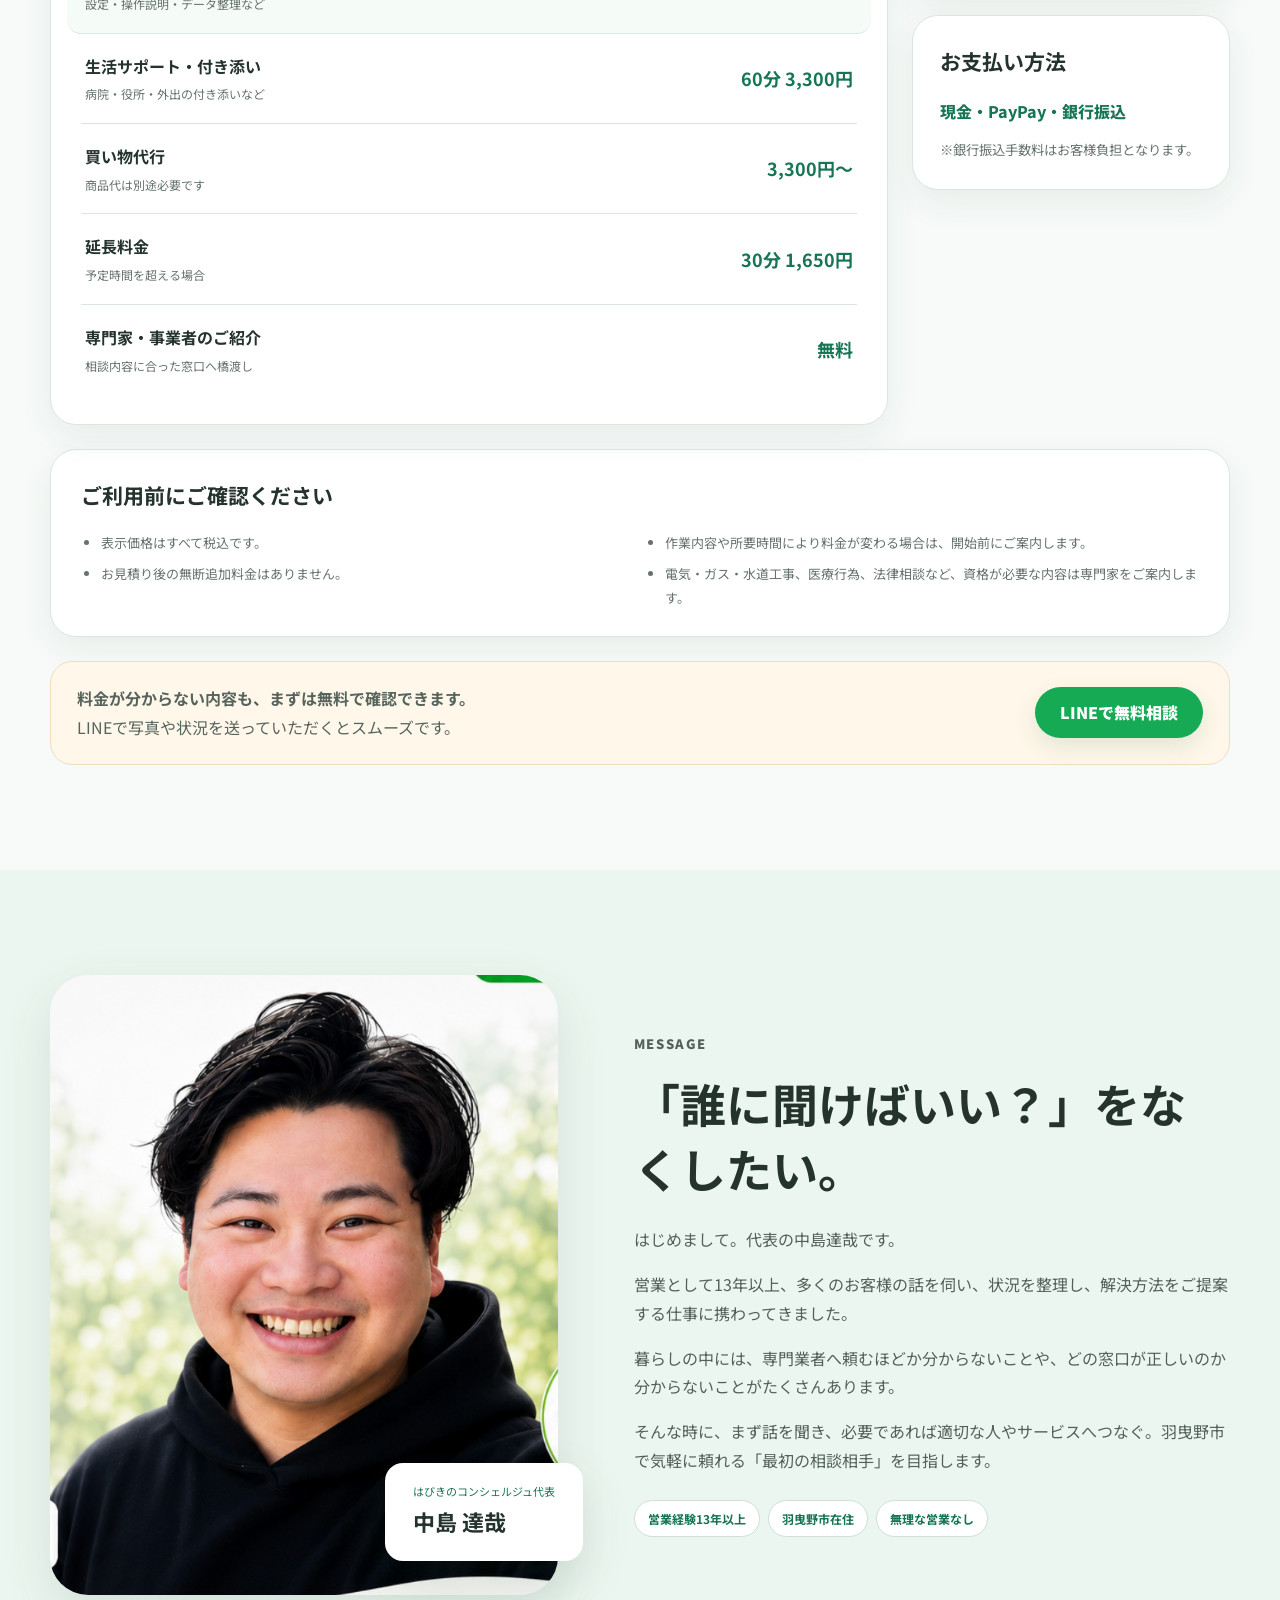
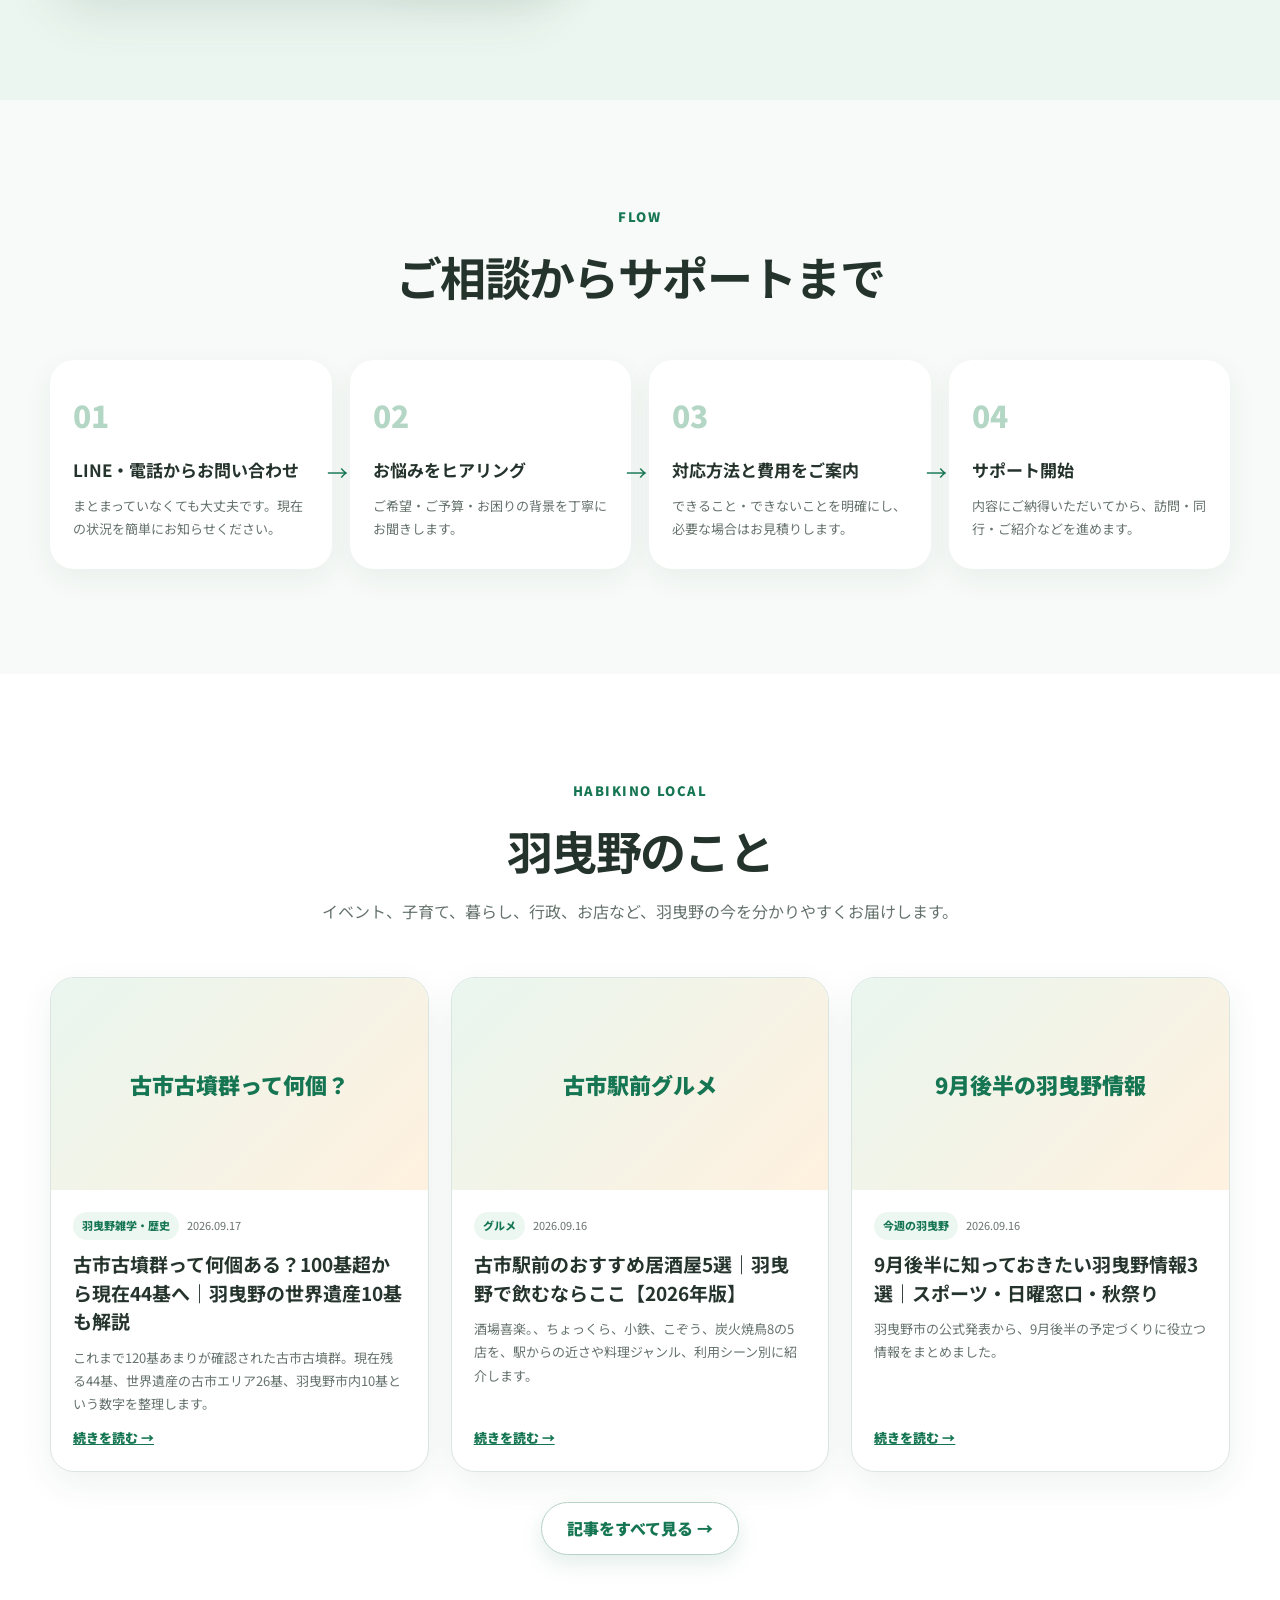
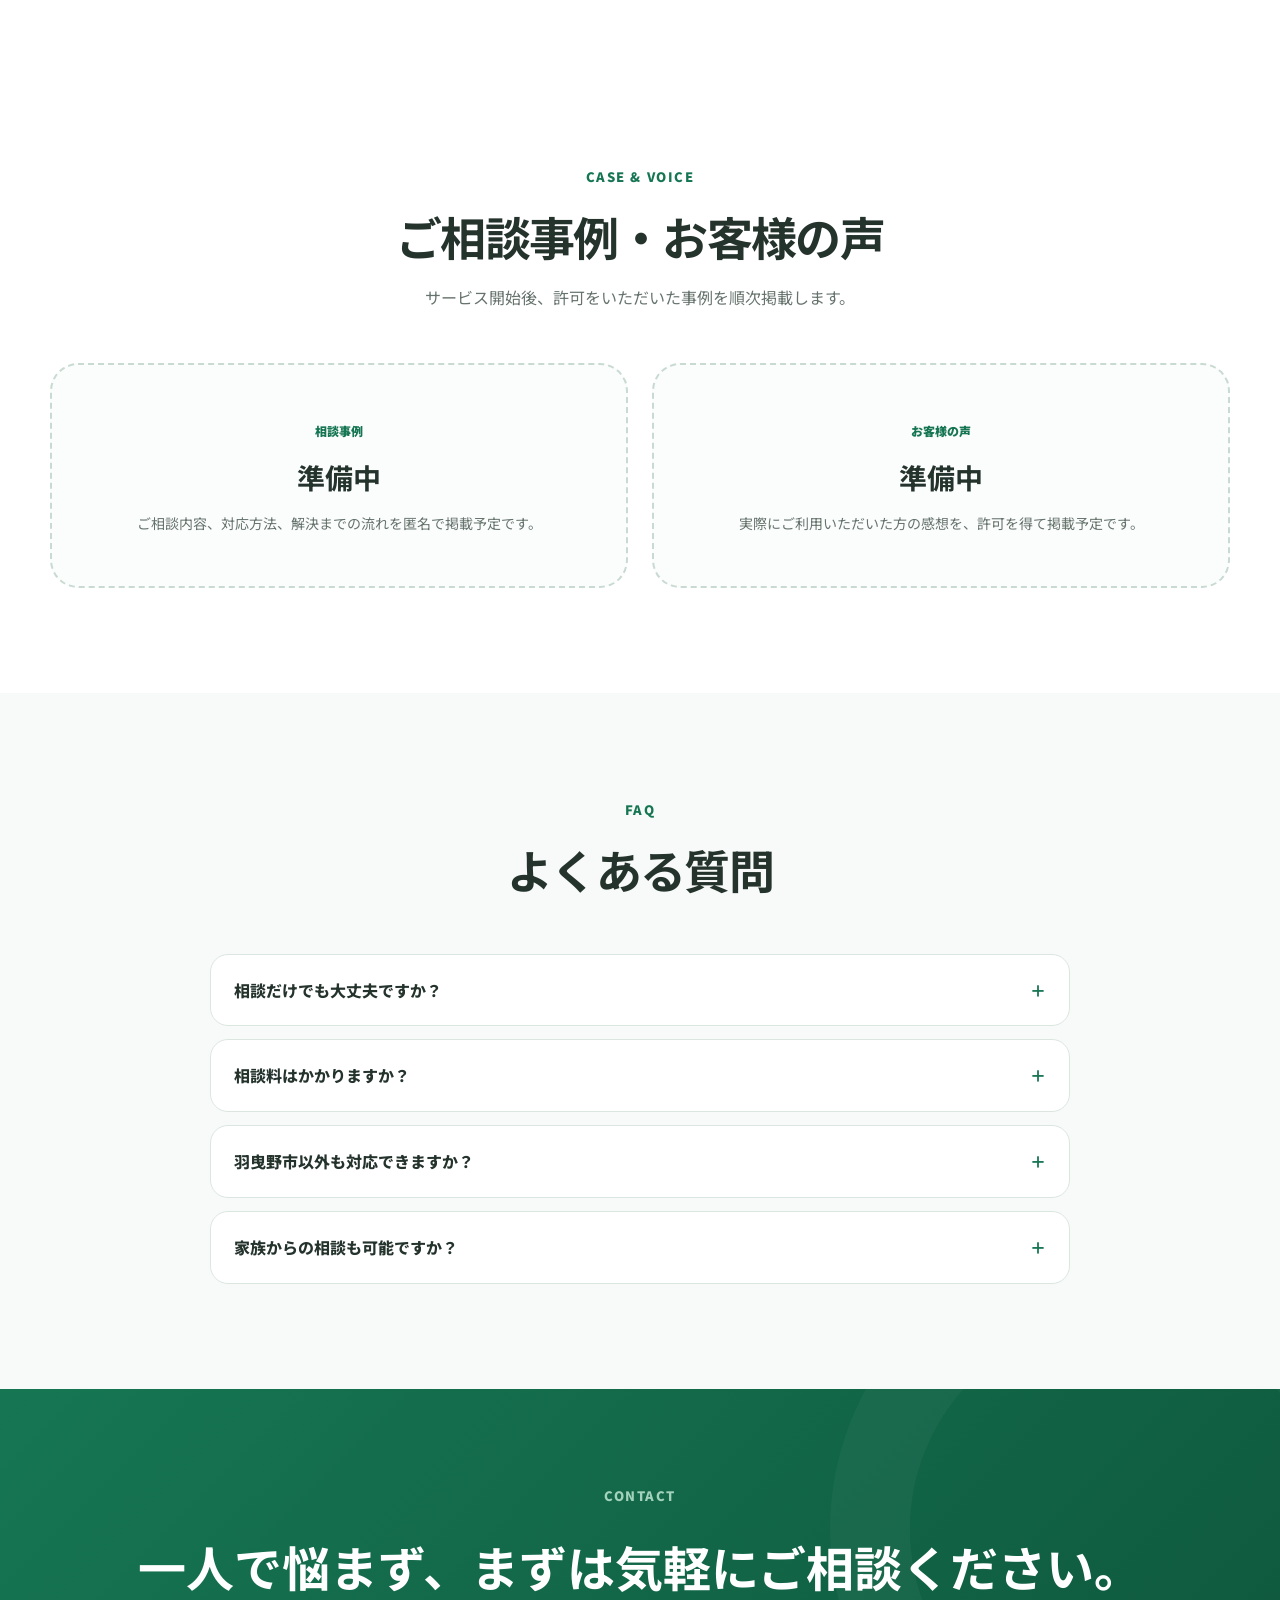
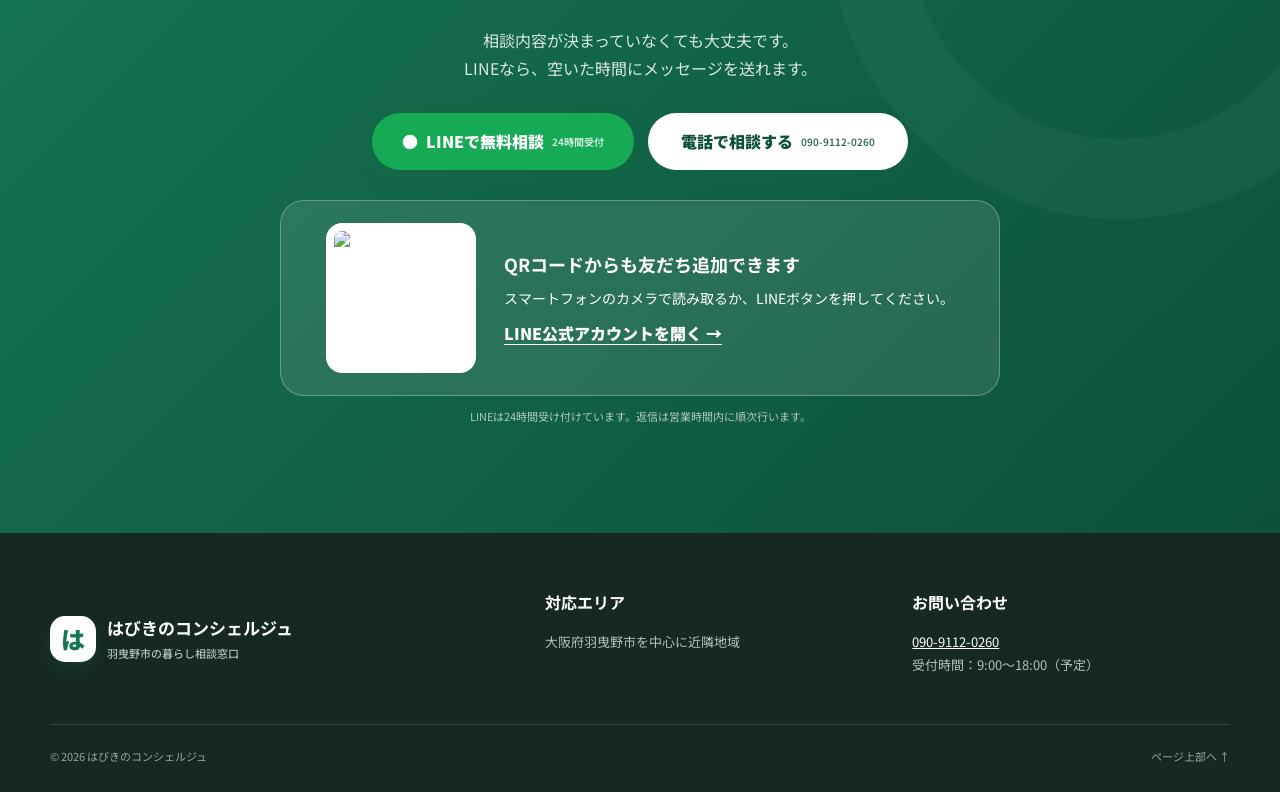
==== commit 5ba262e1: "Add funeral and end-of-life consultation service" ====
--- a/index.html
+++ b/index.html
@@ -87,10 +87,11 @@
 
     <section class="section" id="services">
       <div class="container"><div class="section-heading reveal"><p class="section-label">SERVICE</p><h2>暮らしの「ちょっと困った」をサポート</h2><p>下記以外の内容も、まずはお気軽にご相談ください。</p></div>
-        <div class="service-grid">
+        <div class="service-grid service-grid-four">
           <article class="service-card reveal"><div class="service-icon">暮</div><p class="service-no">SERVICE 01</p><h3>暮らしサポート</h3><p>日常生活の中で、一人では難しいことをお手伝いします。</p><ul><li>買い物代行</li><li>病院付き添い</li><li>役所同行</li><li>見守り・定期訪問</li></ul></article>
           <article class="service-card featured reveal delay-1"><div class="service-icon">機</div><p class="service-no">SERVICE 02</p><h3>スマホ・デジタル相談</h3><p>専門用語をなるべく使わず、分かるまで丁寧にご説明します。</p><ul><li>LINE・アプリ設定</li><li>Wi-Fi接続</li><li>機種変更・初期設定</li><li>写真やデータの整理</li></ul></article>
           <article class="service-card reveal delay-2"><div class="service-icon">繋</div><p class="service-no">SERVICE 03</p><h3>専門家・事業者のご紹介</h3><p>相談先選びに迷う分野を整理し、適切な窓口へつなぎます。</p><ul><li>相続・司法書士</li><li>保険・家計</li><li>不動産</li><li>リフォーム</li></ul></article>
+          <article class="service-card funeral-card reveal"><div class="service-icon">終</div><p class="service-no">SERVICE 04</p><h3>葬儀・終活の第三者相談</h3><p>急な葬儀や終活で「何を確認すればいいか分からない」を一緒に整理します。</p><ul><li>葬儀見積りの項目整理</li><li>必要・任意サービスの確認</li><li>追加料金の確認ポイント</li><li>終活・葬儀後の相談先整理</li></ul><a class="service-more" href="funeral-support.html">詳しく見る →</a></article>
         </div>
         <p class="service-note reveal">※専門資格が必要な作業や当方で対応できない内容は、提携先・専門業者をご案内します。</p>
       </div>
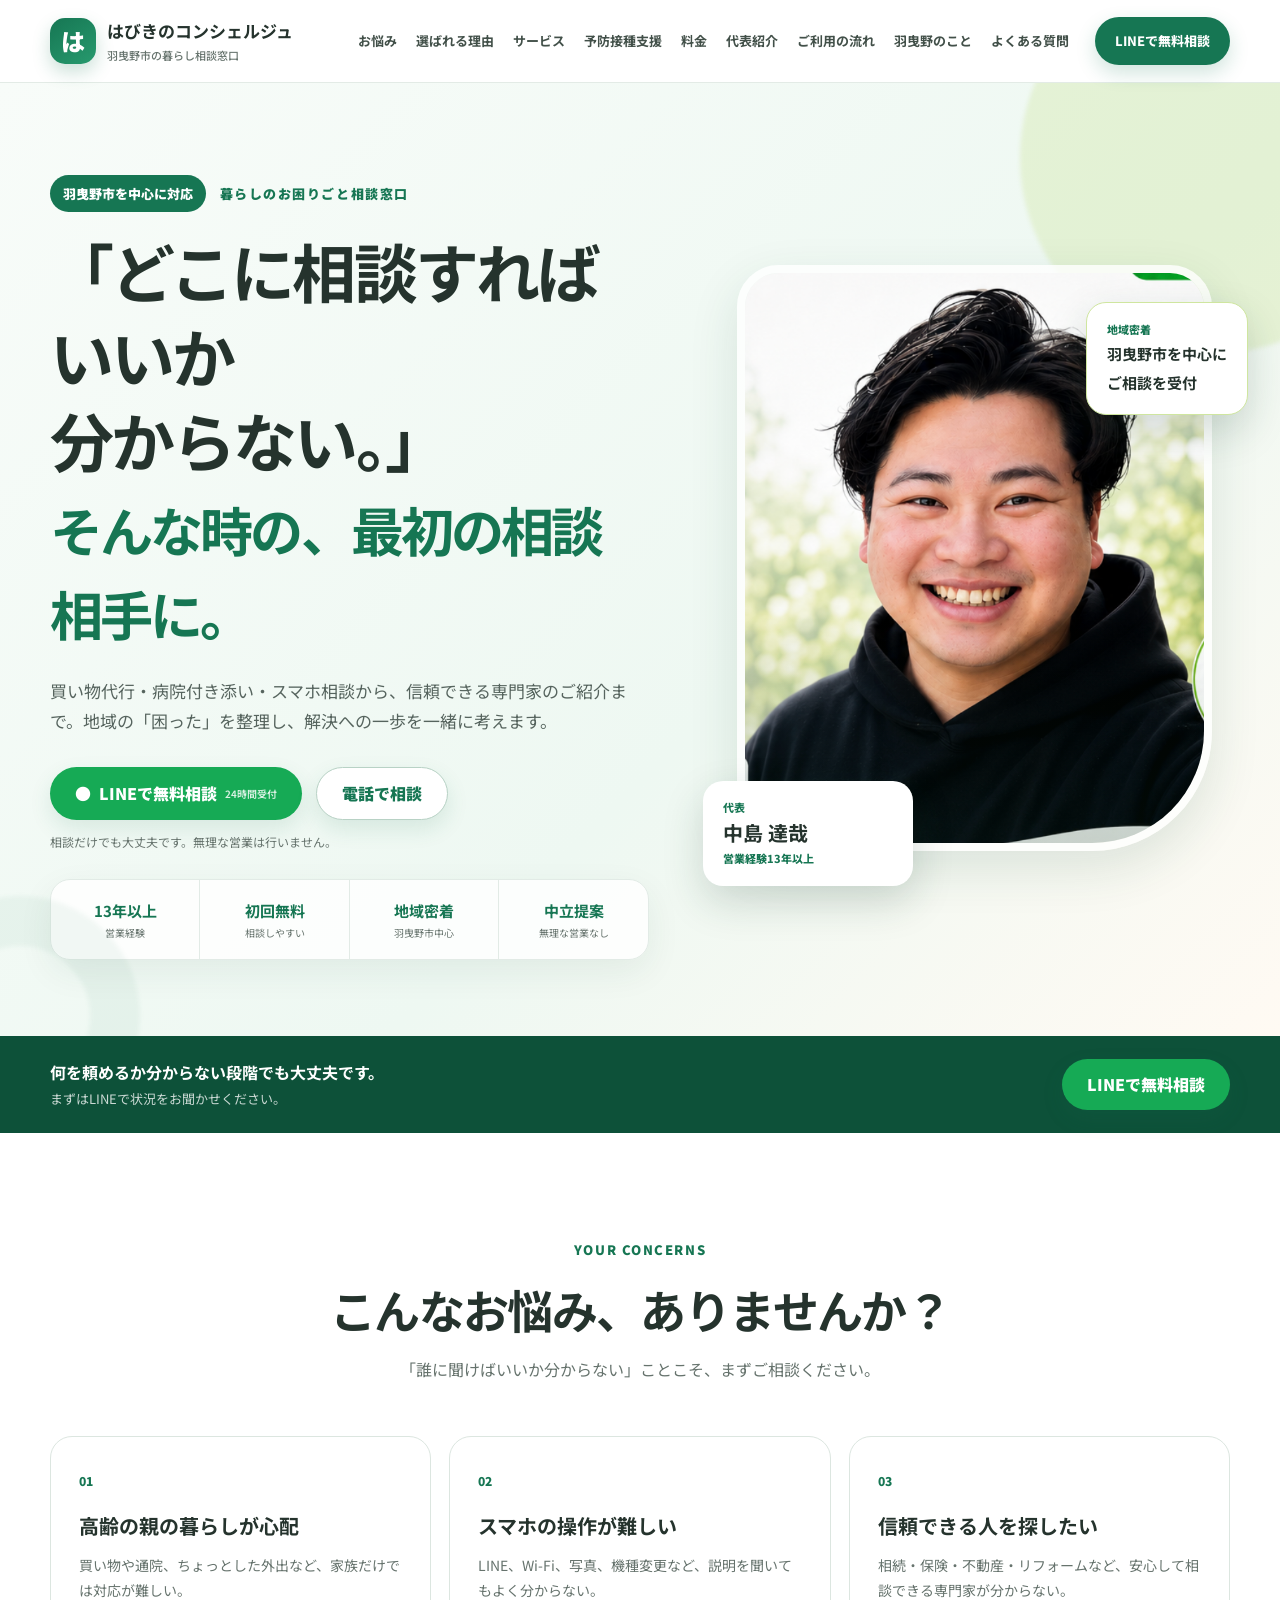
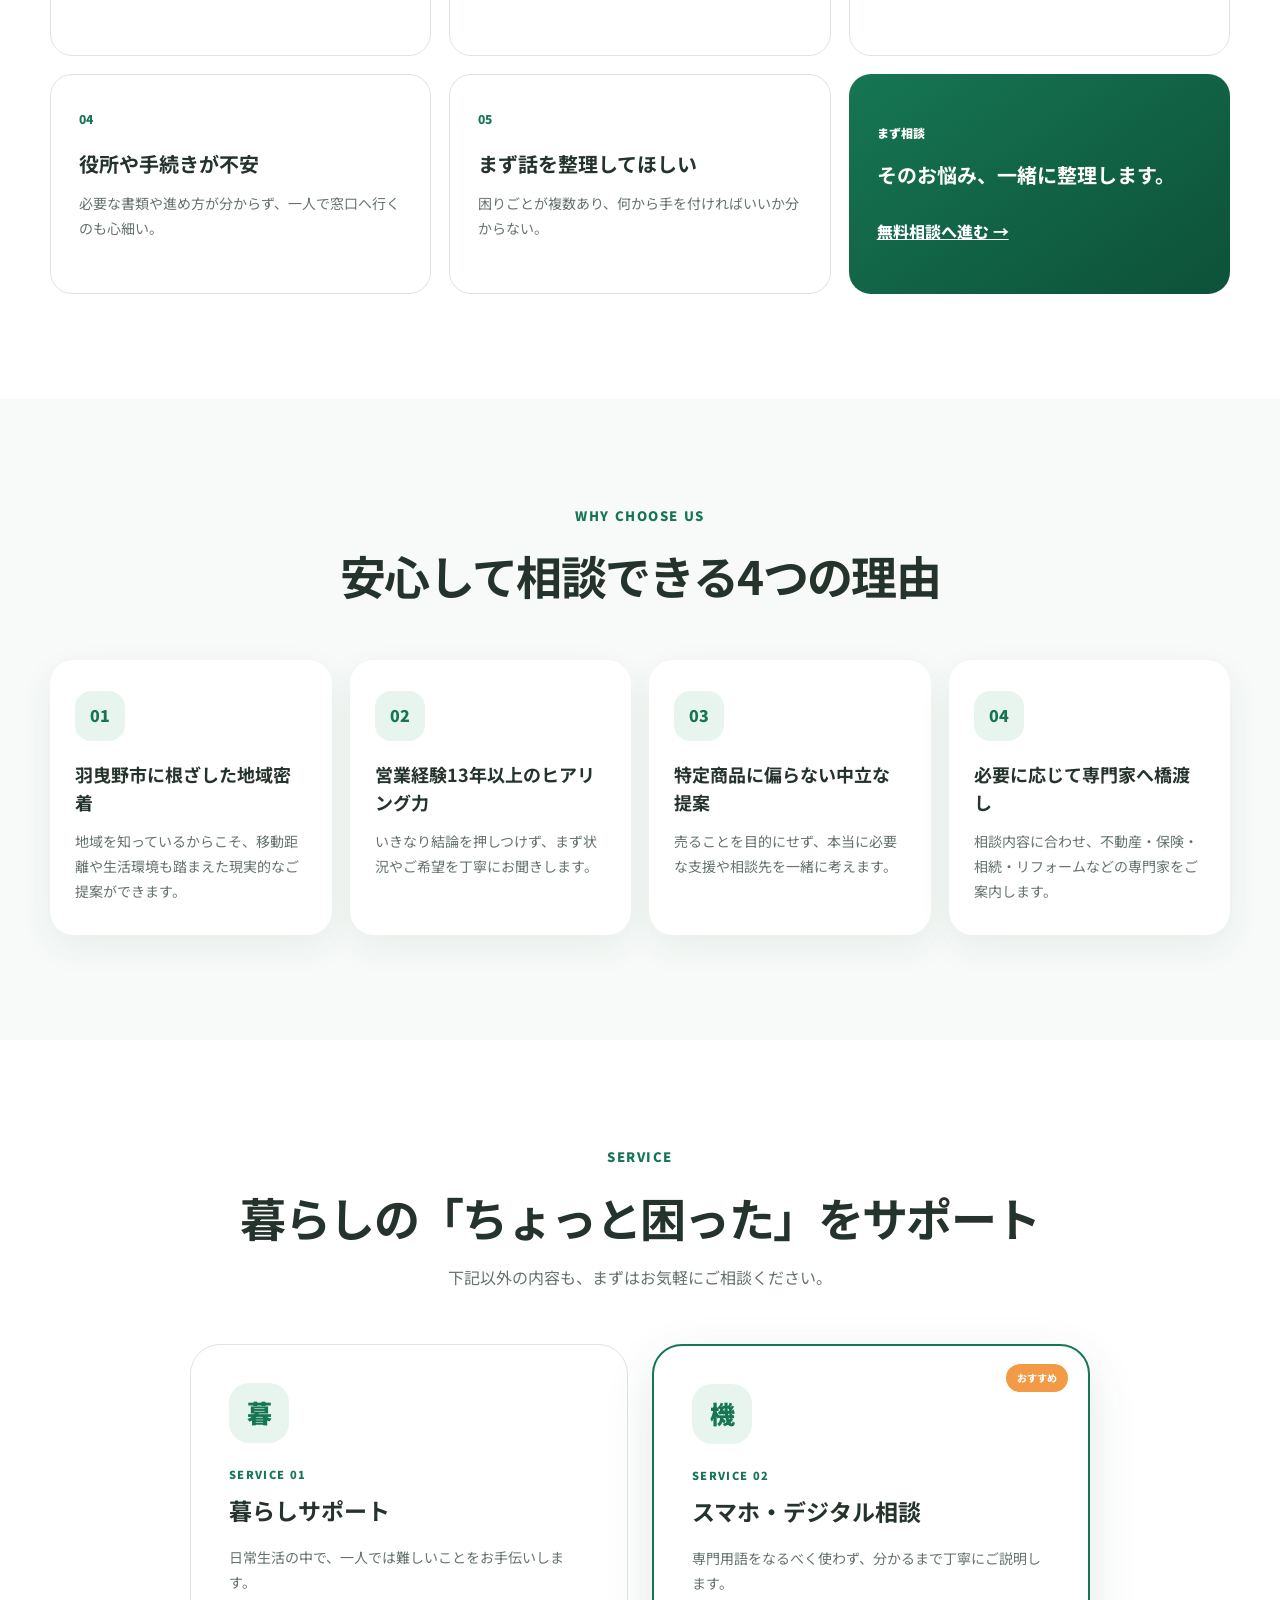
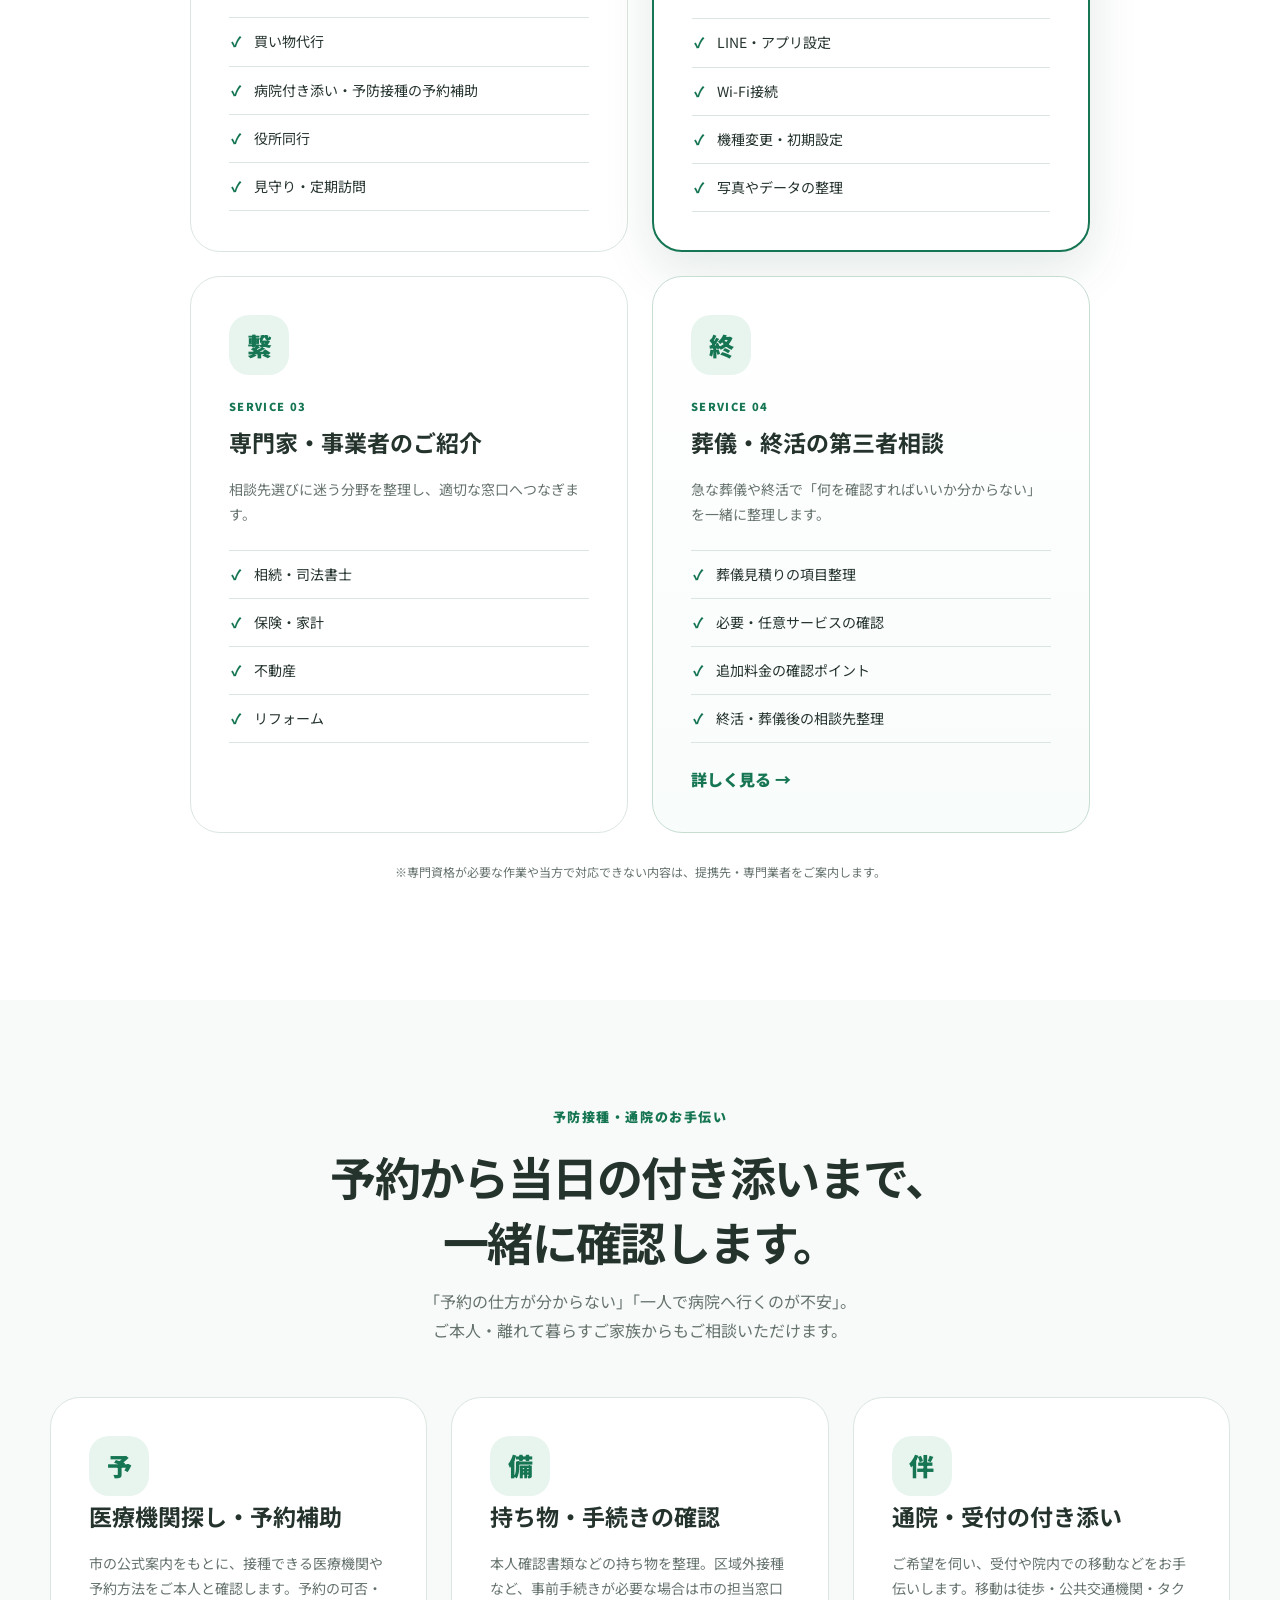
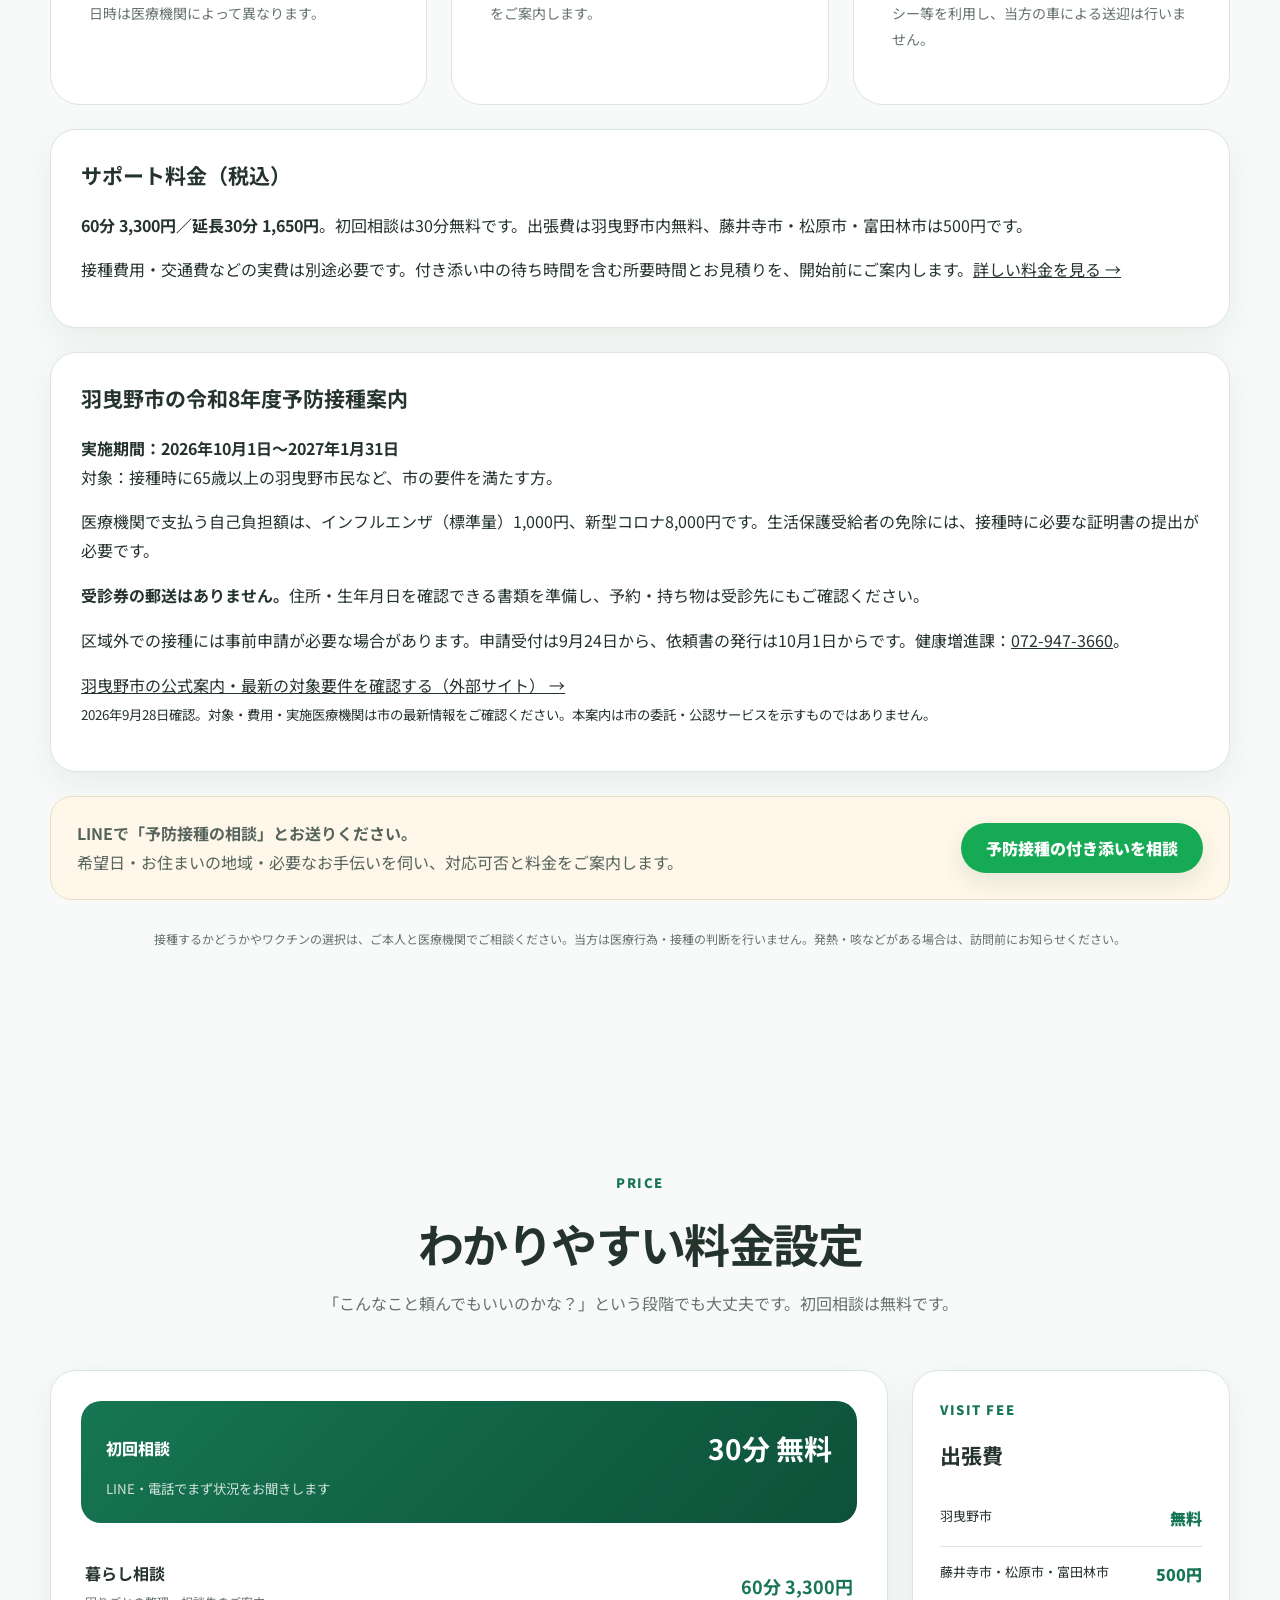
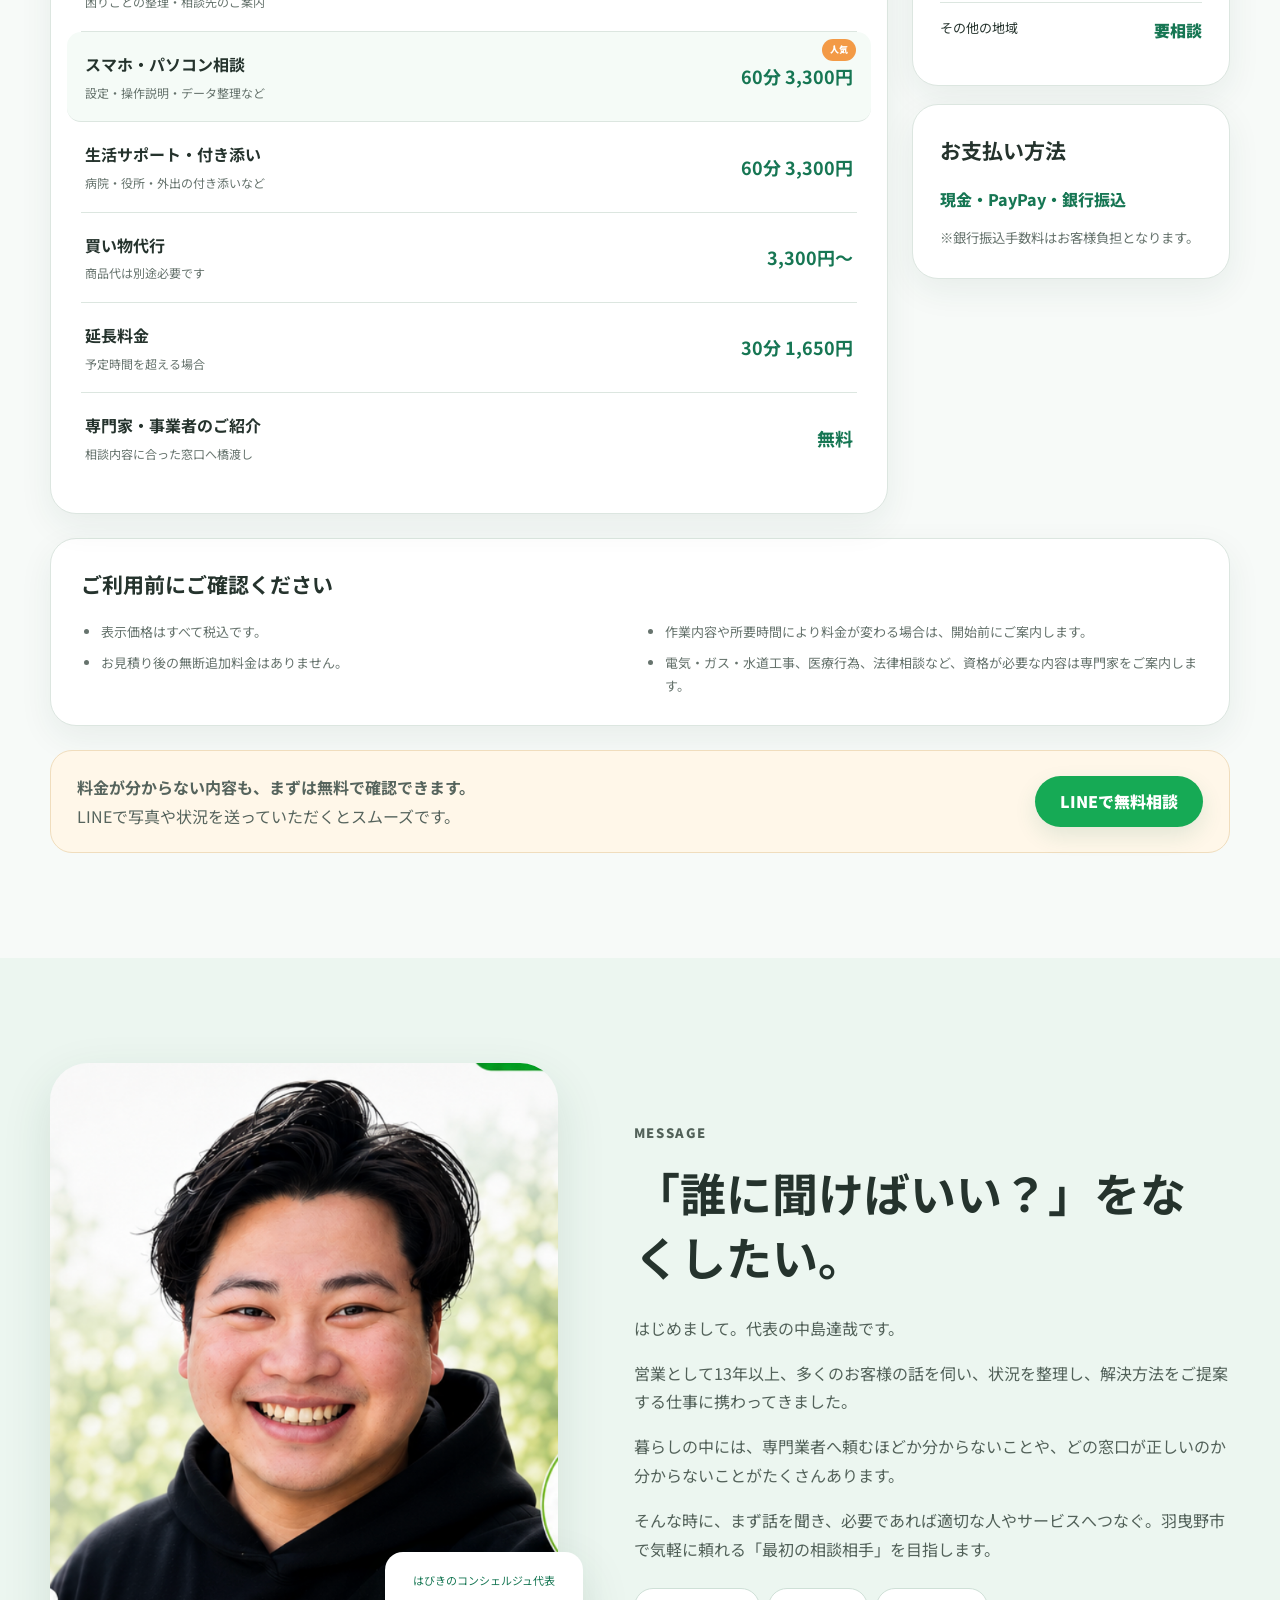
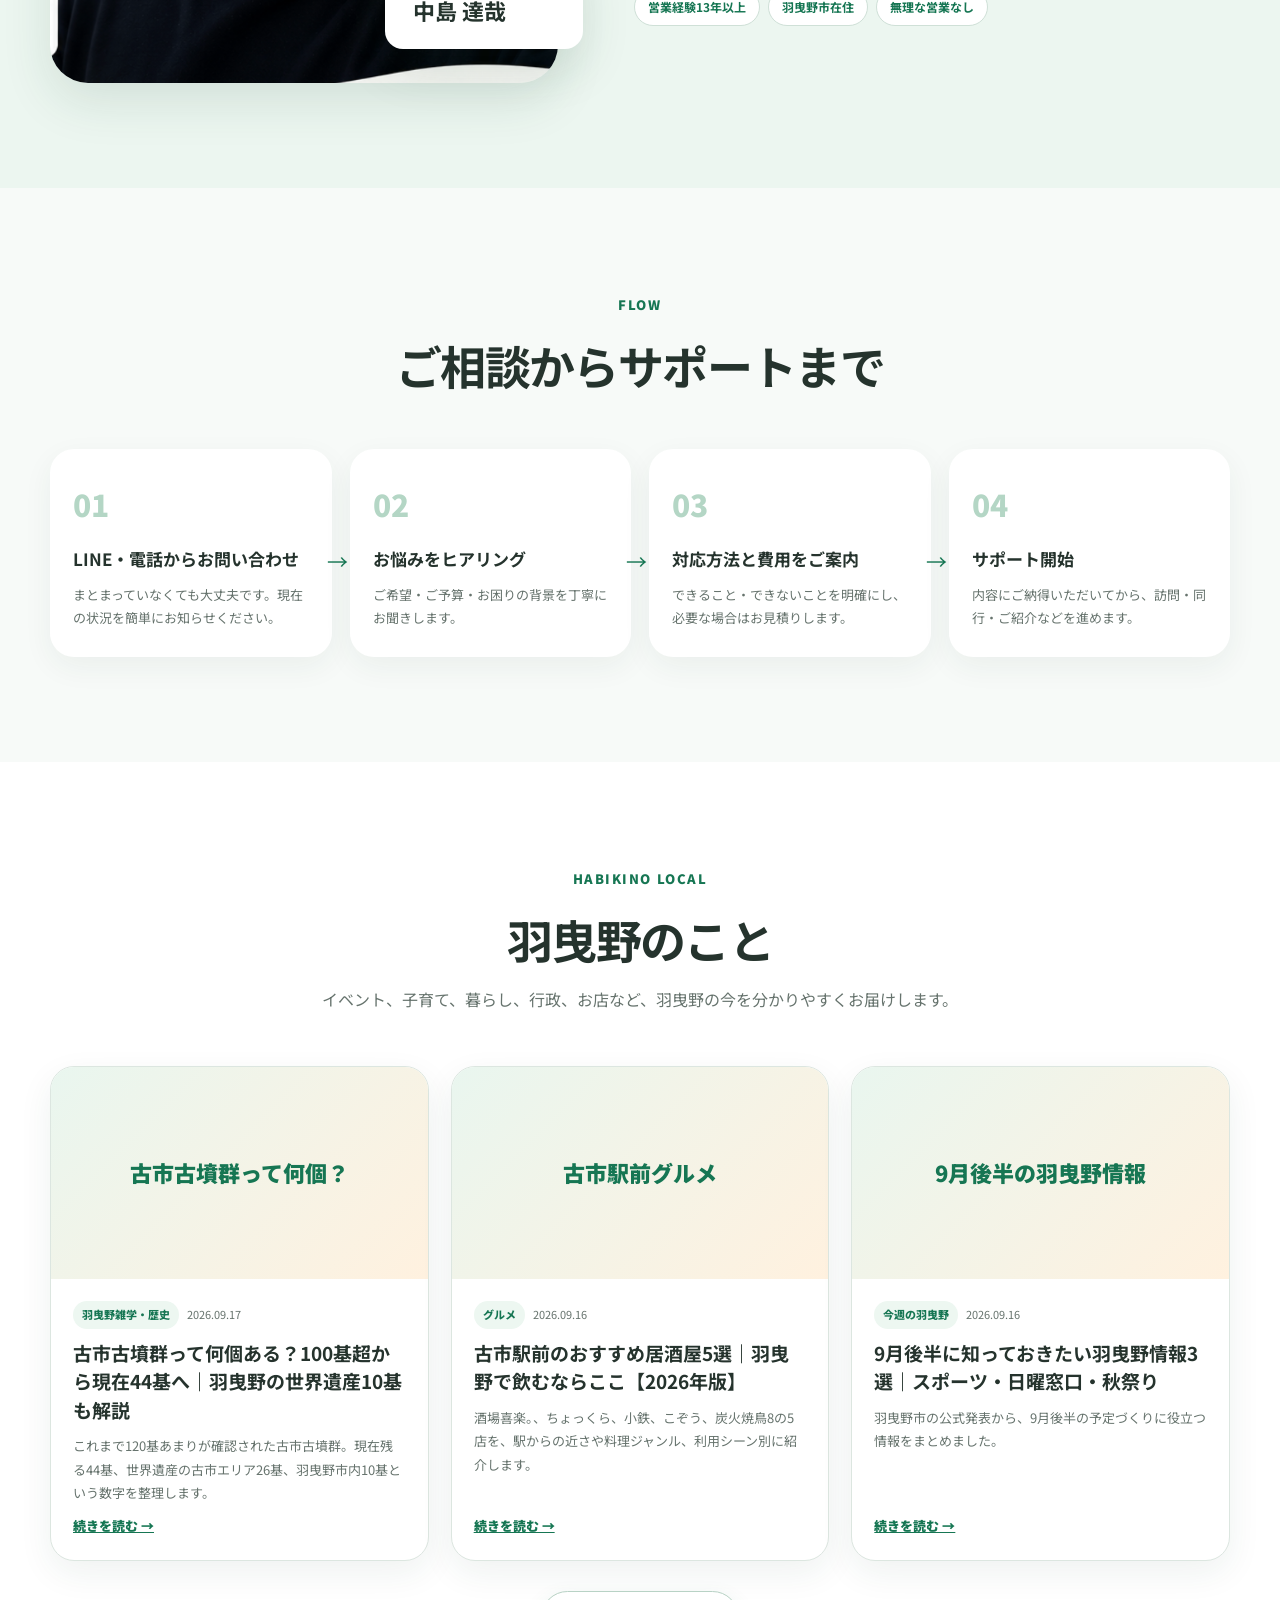
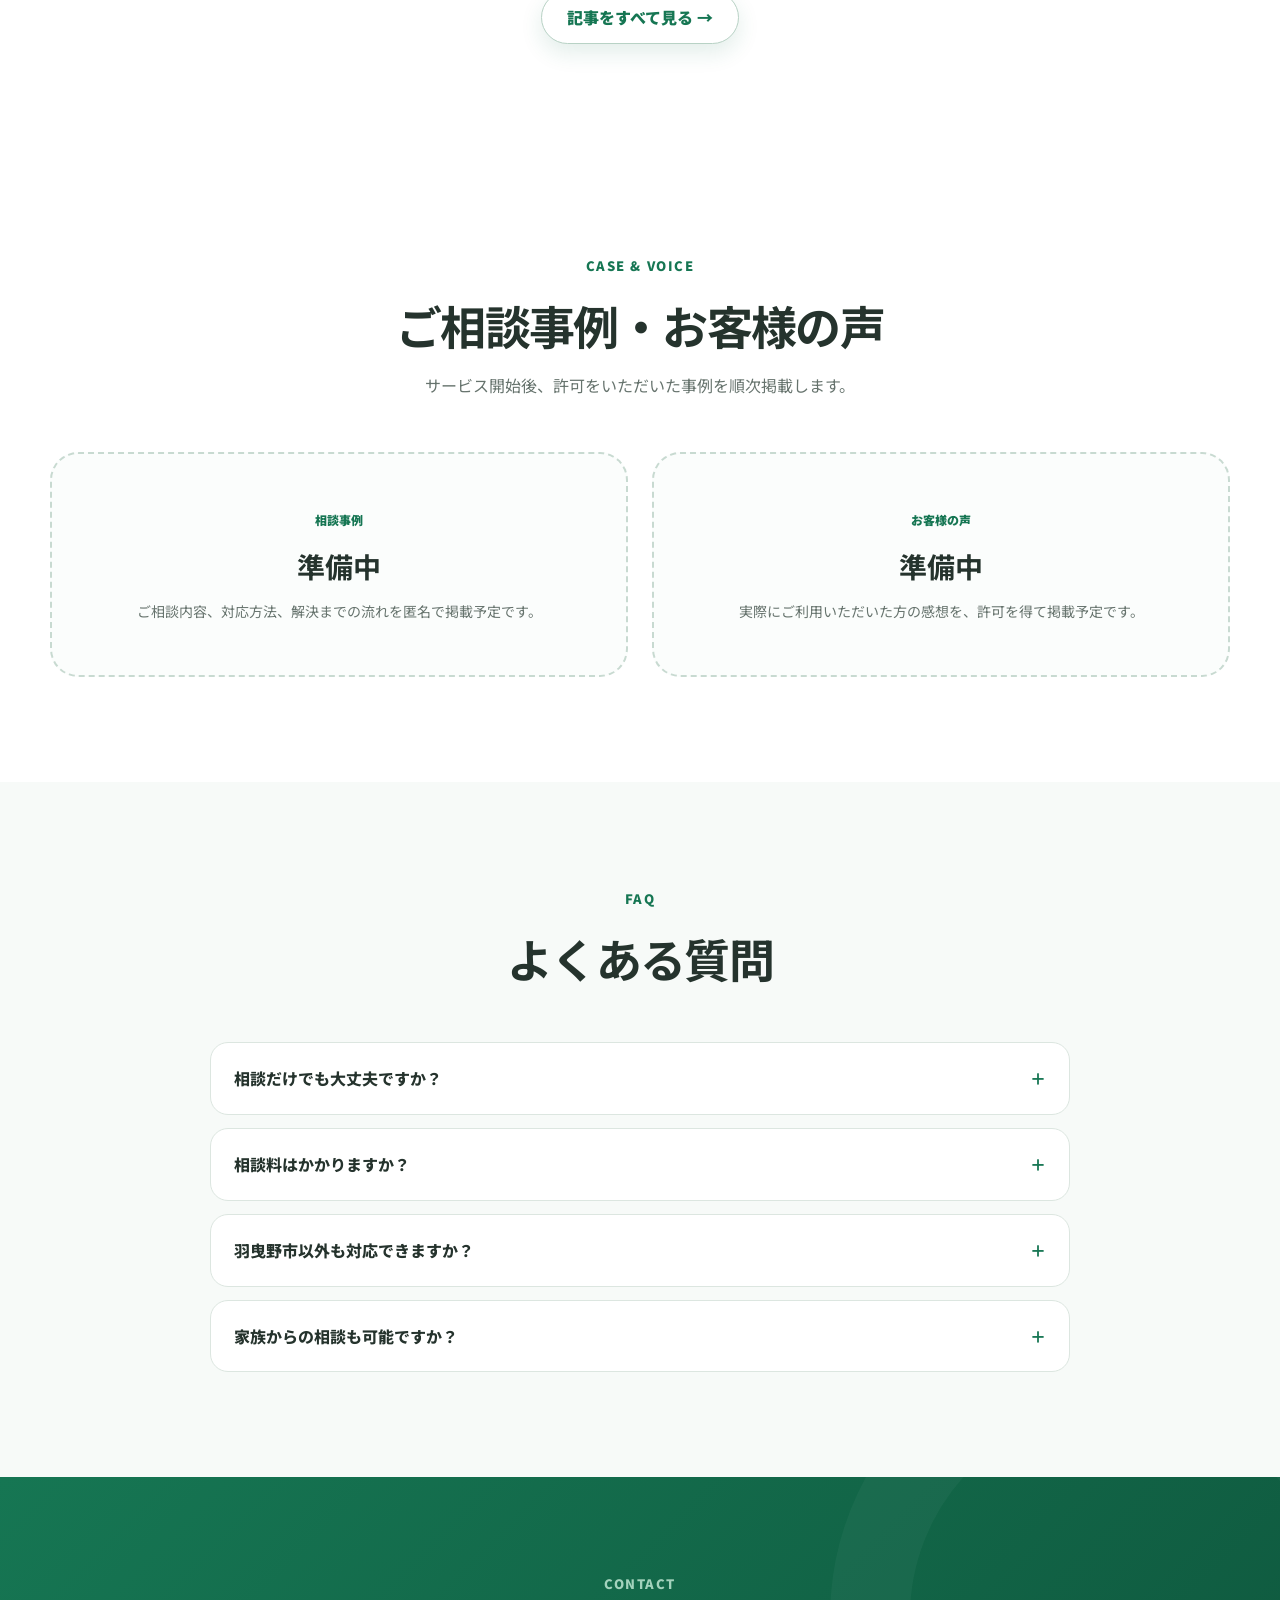
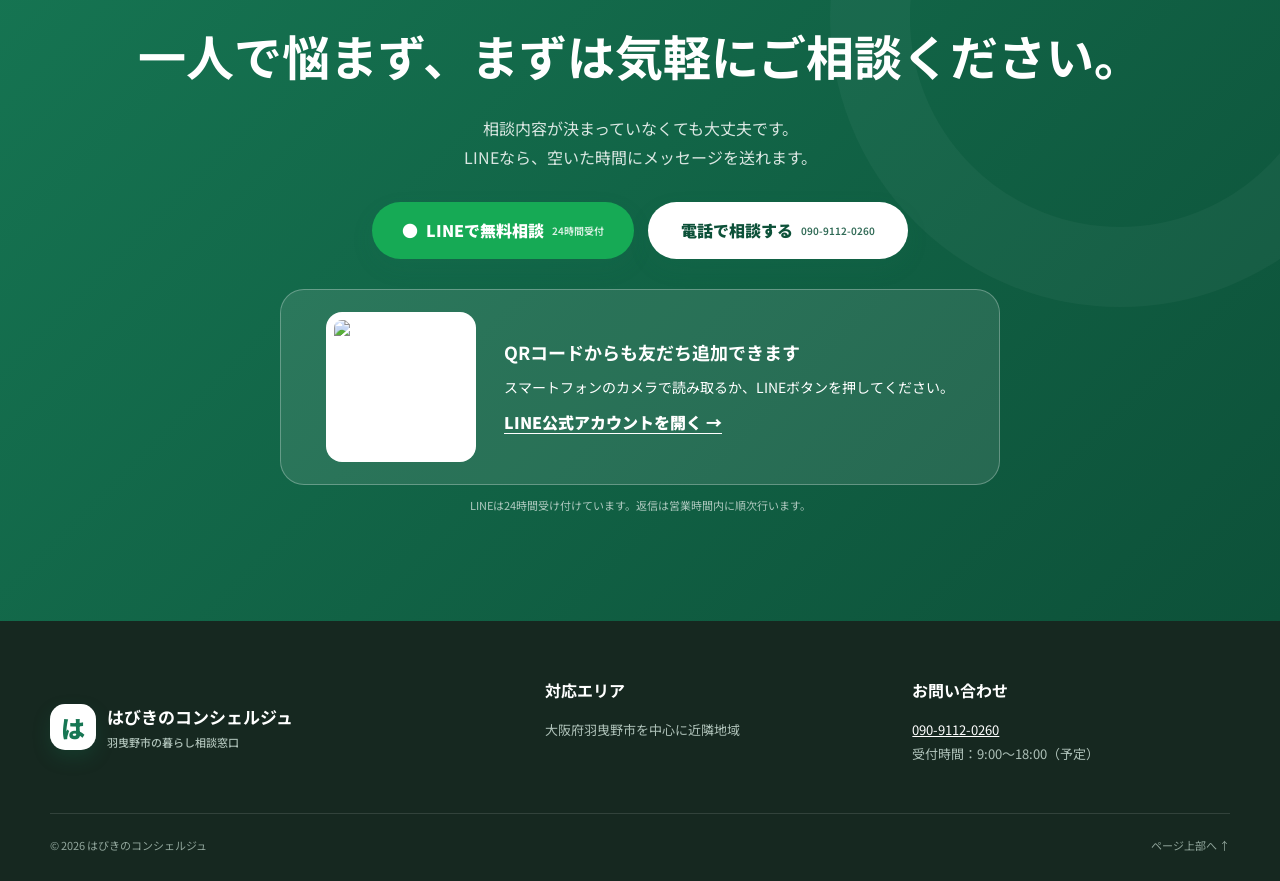
==== commit 31e4809e: "Add vaccination appointment and accompaniment support to homepage" ====
--- a/index.html
+++ b/index.html
@@ -26,7 +26,7 @@
       </a>
       <button class="menu-button" type="button" aria-label="メニューを開く" aria-expanded="false"><span></span><span></span><span></span></button>
       <nav class="global-nav" aria-label="メインメニュー">
-        <a href="#problems">お悩み</a><a href="#strengths">選ばれる理由</a><a href="#services">サービス</a><a href="#pricing">料金</a><a href="#profile">代表紹介</a><a href="#flow">ご利用の流れ</a><a href="#faq">よくある質問</a>
+        <a href="#problems">お悩み</a><a href="#strengths">選ばれる理由</a><a href="#services">サービス</a><a href="#vaccination-support">予防接種支援</a><a href="#pricing">料金</a><a href="#profile">代表紹介</a><a href="#flow">ご利用の流れ</a><a href="#faq">よくある質問</a>
       </nav>
       <a class="header-cta" href="https://lin.ee/8h5LYCu" target="_blank" rel="noopener noreferrer">LINEで無料相談</a>
     </div>
@@ -88,12 +88,58 @@
     <section class="section" id="services">
       <div class="container"><div class="section-heading reveal"><p class="section-label">SERVICE</p><h2>暮らしの「ちょっと困った」をサポート</h2><p>下記以外の内容も、まずはお気軽にご相談ください。</p></div>
         <div class="service-grid service-grid-four">
-          <article class="service-card reveal"><div class="service-icon">暮</div><p class="service-no">SERVICE 01</p><h3>暮らしサポート</h3><p>日常生活の中で、一人では難しいことをお手伝いします。</p><ul><li>買い物代行</li><li>病院付き添い</li><li>役所同行</li><li>見守り・定期訪問</li></ul></article>
+          <article class="service-card reveal"><div class="service-icon">暮</div><p class="service-no">SERVICE 01</p><h3>暮らしサポート</h3><p>日常生活の中で、一人では難しいことをお手伝いします。</p><ul><li>買い物代行</li><li>病院付き添い・予防接種の予約補助</li><li>役所同行</li><li>見守り・定期訪問</li></ul></article>
           <article class="service-card featured reveal delay-1"><div class="service-icon">機</div><p class="service-no">SERVICE 02</p><h3>スマホ・デジタル相談</h3><p>専門用語をなるべく使わず、分かるまで丁寧にご説明します。</p><ul><li>LINE・アプリ設定</li><li>Wi-Fi接続</li><li>機種変更・初期設定</li><li>写真やデータの整理</li></ul></article>
           <article class="service-card reveal delay-2"><div class="service-icon">繋</div><p class="service-no">SERVICE 03</p><h3>専門家・事業者のご紹介</h3><p>相談先選びに迷う分野を整理し、適切な窓口へつなぎます。</p><ul><li>相続・司法書士</li><li>保険・家計</li><li>不動産</li><li>リフォーム</li></ul></article>
           <article class="service-card funeral-card reveal"><div class="service-icon">終</div><p class="service-no">SERVICE 04</p><h3>葬儀・終活の第三者相談</h3><p>急な葬儀や終活で「何を確認すればいいか分からない」を一緒に整理します。</p><ul><li>葬儀見積りの項目整理</li><li>必要・任意サービスの確認</li><li>追加料金の確認ポイント</li><li>終活・葬儀後の相談先整理</li></ul><a class="service-more" href="funeral-support.html">詳しく見る →</a></article>
         </div>
         <p class="service-note reveal">※専門資格が必要な作業や当方で対応できない内容は、提携先・専門業者をご案内します。</p>
+      </div>
+    </section>
+
+
+    <section class="section section-soft" id="vaccination-support" aria-labelledby="vaccination-title">
+      <div class="container">
+        <div class="section-heading">
+          <p class="section-label">予防接種・通院のお手伝い</p>
+          <h2 id="vaccination-title">予約から当日の付き添いまで、<br>一緒に確認します。</h2>
+          <p>「予約の仕方が分からない」「一人で病院へ行くのが不安」。<br>ご本人・離れて暮らすご家族からもご相談いただけます。</p>
+        </div>
+        <div class="service-grid">
+          <article class="service-card">
+            <div class="service-icon" aria-hidden="true">予</div>
+            <h3>医療機関探し・予約補助</h3>
+            <p>市の公式案内をもとに、接種できる医療機関や予約方法をご本人と確認します。予約の可否・日時は医療機関によって異なります。</p>
+          </article>
+          <article class="service-card">
+            <div class="service-icon" aria-hidden="true">備</div>
+            <h3>持ち物・手続きの確認</h3>
+            <p>本人確認書類などの持ち物を整理。区域外接種など、事前手続きが必要な場合は市の担当窓口をご案内します。</p>
+          </article>
+          <article class="service-card">
+            <div class="service-icon" aria-hidden="true">伴</div>
+            <h3>通院・受付の付き添い</h3>
+            <p>ご希望を伺い、受付や院内での移動などをお手伝いします。移動は徒歩・公共交通機関・タクシー等を利用し、当方の車による送迎は行いません。</p>
+          </article>
+        </div>
+        <div class="pricing-notes">
+          <h3>サポート料金（税込）</h3>
+          <p><strong>60分 3,300円／延長30分 1,650円</strong>。初回相談は30分無料です。出張費は羽曳野市内無料、藤井寺市・松原市・富田林市は500円です。</p>
+          <p>接種費用・交通費などの実費は別途必要です。付き添い中の待ち時間を含む所要時間とお見積りを、開始前にご案内します。<a href="#pricing">詳しい料金を見る →</a></p>
+        </div>
+        <div class="pricing-notes">
+          <h3>羽曳野市の令和8年度予防接種案内</h3>
+          <p><strong>実施期間：2026年10月1日〜2027年1月31日</strong><br>対象：接種時に65歳以上の羽曳野市民など、市の要件を満たす方。</p>
+          <p>医療機関で支払う自己負担額は、インフルエンザ（標準量）1,000円、新型コロナ8,000円です。生活保護受給者の免除には、接種時に必要な証明書の提出が必要です。</p>
+          <p><strong>受診券の郵送はありません。</strong>住所・生年月日を確認できる書類を準備し、予約・持ち物は受診先にもご確認ください。</p>
+          <p>区域外での接種には事前申請が必要な場合があります。申請受付は9月24日から、依頼書の発行は10月1日からです。健康増進課：<a href="tel:0729473660">072-947-3660</a>。</p>
+          <p><a href="https://www.city.habikino.lg.jp/soshiki/hokenfukushi/kenkozoshin/oshirase/11045.html" target="_blank" rel="noopener noreferrer">羽曳野市の公式案内・最新の対象要件を確認する（外部サイト） →</a><br><small>2026年9月28日確認。対象・費用・実施医療機関は市の最新情報をご確認ください。本案内は市の委託・公認サービスを示すものではありません。</small></p>
+        </div>
+        <div class="pricing-cta">
+          <p><strong>LINEで「予防接種の相談」とお送りください。</strong><br>希望日・お住まいの地域・必要なお手伝いを伺い、対応可否と料金をご案内します。</p>
+          <a class="button button-line" href="https://lin.ee/8h5LYCu" target="_blank" rel="noopener noreferrer">予防接種の付き添いを相談</a>
+        </div>
+        <p class="service-note">接種するかどうかやワクチンの選択は、ご本人と医療機関でご相談ください。当方は医療行為・接種の判断を行いません。発熱・咳などがある場合は、訪問前にお知らせください。</p>
       </div>
     </section>
 
--- a/style.css
+++ b/style.css
@@ -10,3 +10,18 @@
 
 /* Pricing section */
 .pricing-layout{display:grid;grid-template-columns:minmax(0,1.45fr) minmax(280px,.55fr);gap:24px;align-items:start}.pricing-card,.area-fee-card,.payment-card,.pricing-notes{background:#fff;border:1px solid var(--line);border-radius:26px;box-shadow:0 12px 34px rgba(24,72,52,.07)}.pricing-card{padding:30px}.pricing-highlight{display:grid;grid-template-columns:auto 1fr;align-items:center;gap:4px 20px;background:linear-gradient(135deg,var(--green),var(--green-dark));color:#fff;border-radius:20px;padding:22px 25px;margin-bottom:18px}.pricing-highlight span{font-weight:800}.pricing-highlight strong{font-size:28px;text-align:right}.pricing-highlight small{grid-column:1/-1;opacity:.8}.price-list{display:grid}.price-row{display:flex;align-items:center;justify-content:space-between;gap:24px;padding:18px 4px;border-bottom:1px solid var(--line)}.price-row:last-child{border-bottom:0}.price-row>div{display:grid;gap:3px}.price-row strong{font-size:16px}.price-row span{font-size:12px;color:var(--muted)}.price-row b{font-size:18px;color:var(--green);white-space:nowrap}.price-row.popular{position:relative;background:#f5fbf7;margin:0 -14px;padding-left:18px;padding-right:18px;border-radius:14px}.price-row.popular:before{content:"人気";display:inline-flex;align-items:center;justify-content:center;background:var(--orange);color:#fff;border-radius:999px;padding:3px 8px;font-size:9px;font-weight:900;position:absolute;top:7px;right:15px}.pricing-side{display:grid;gap:18px}.area-fee-card,.payment-card{padding:27px}.area-fee-card h3,.payment-card h3,.pricing-notes h3{margin:0 0 16px;font-size:21px}.area-fee-card dl{margin:0}.area-fee-card dl div{display:flex;justify-content:space-between;gap:15px;padding:13px 0;border-bottom:1px solid var(--line)}.area-fee-card dl div:last-child{border-bottom:0}.area-fee-card dt{font-size:13px}.area-fee-card dd{margin:0;font-weight:900;color:var(--green);white-space:nowrap}.payment-card p{font-weight:800;color:var(--green);margin:0 0 8px}.payment-card small{color:var(--muted)}.pricing-notes{margin-top:24px;padding:27px 30px}.pricing-notes ul{display:grid;grid-template-columns:repeat(2,1fr);gap:8px 30px;margin:0;padding-left:20px;color:var(--muted);font-size:13px}.pricing-cta{margin-top:24px;background:#fff7e9;border:1px solid #f0ddbd;border-radius:22px;padding:22px 26px;display:flex;align-items:center;justify-content:space-between;gap:22px}.pricing-cta p{margin:0;color:#56645d}.pricing-cta strong{color:var(--text)}@media(max-width:900px){.pricing-layout{grid-template-columns:1fr}.pricing-side{grid-template-columns:repeat(2,1fr)}}@media(max-width:650px){.pricing-card{padding:18px}.pricing-highlight{grid-template-columns:1fr;padding:19px}.pricing-highlight strong{text-align:left;font-size:25px}.price-row{align-items:flex-start;flex-direction:column;gap:8px;padding:16px 2px}.price-row.popular{margin:0 -8px;padding:18px 10px}.pricing-side{grid-template-columns:1fr}.pricing-notes{padding:22px}.pricing-notes ul{grid-template-columns:1fr}.pricing-cta{align-items:stretch;flex-direction:column;text-align:center}.pricing-cta .button{width:100%}}
+
+/* Funeral / end-of-life consultation */
+.service-grid-four{grid-template-columns:repeat(2,1fr);max-width:900px;margin-inline:auto}
+.funeral-card{border-color:#c7ddd2;background:linear-gradient(180deg,#fff,#f8fcfa)}
+.service-more{display:inline-flex;margin-top:22px;color:var(--green);font-weight:900;text-decoration:none}
+.funeral-hero{padding:105px 0 90px;background:linear-gradient(135deg,#f8fcf9,#eaf6ef 62%,#fff8ee)}
+.funeral-hero h1{font-size:clamp(38px,6vw,64px);line-height:1.35;letter-spacing:-.04em;margin:0 0 22px}
+.funeral-hero>div>p:not(.eyebrow){font-size:17px;color:var(--muted);max-width:720px;margin-bottom:30px}
+.funeral-points{display:grid;grid-template-columns:repeat(3,1fr);gap:18px}
+.funeral-points article{border:1px solid var(--line);border-radius:24px;padding:30px;background:#fff}
+.funeral-points strong{color:var(--green);font-size:13px}.funeral-points h3{font-size:19px;line-height:1.55;margin:14px 0 9px}.funeral-points p{font-size:14px;color:var(--muted);margin:0}
+.funeral-flow{grid-template-columns:repeat(3,1fr)}
+.funeral-notice{background:#f7faf8;border:1px solid var(--line);border-radius:28px;padding:38px}
+.funeral-notice h2{margin-top:0;font-size:28px}.funeral-notice p{color:#526159}.funeral-notice small{display:block;margin-top:22px;color:var(--muted);line-height:1.8}
+@media(max-width:760px){.service-grid-four,.funeral-points,.funeral-flow{grid-template-columns:1fr}.funeral-hero{padding:70px 0 60px}.funeral-hero h1{font-size:36px}.funeral-notice{padding:25px}}
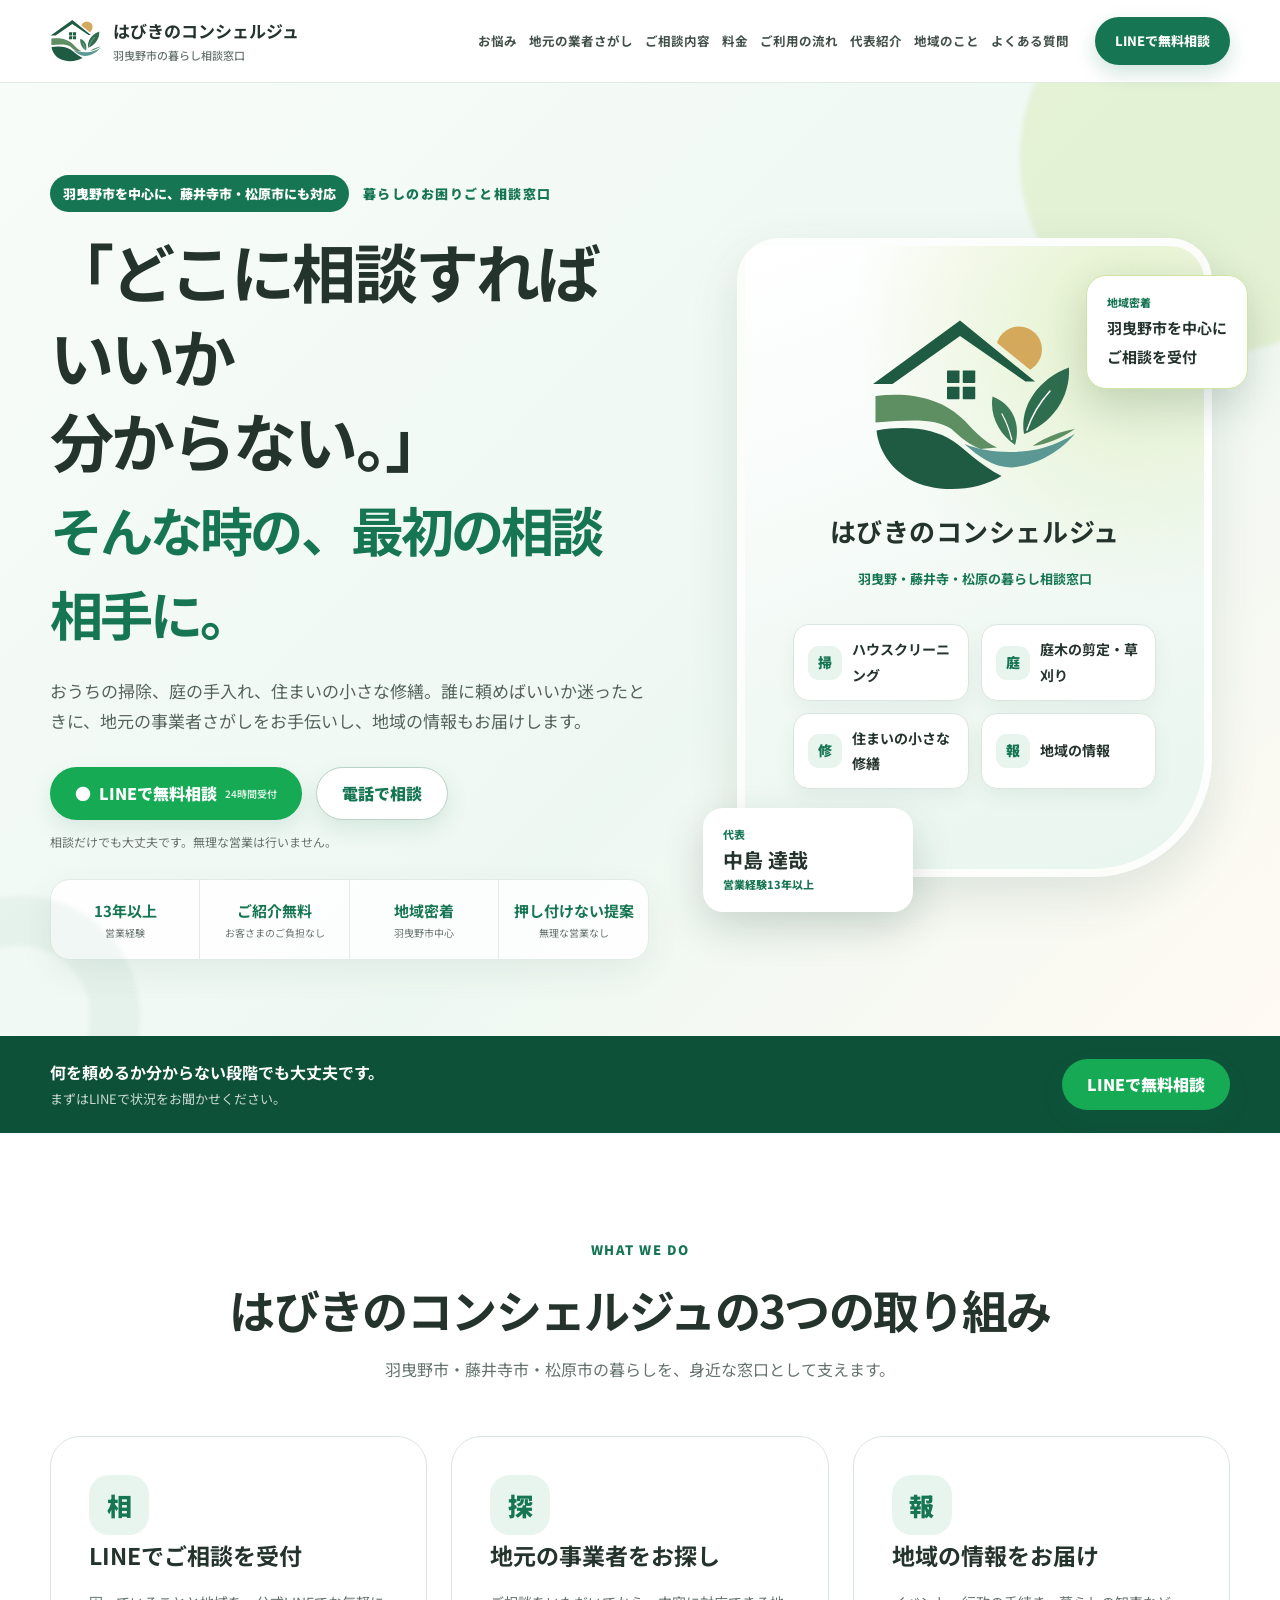
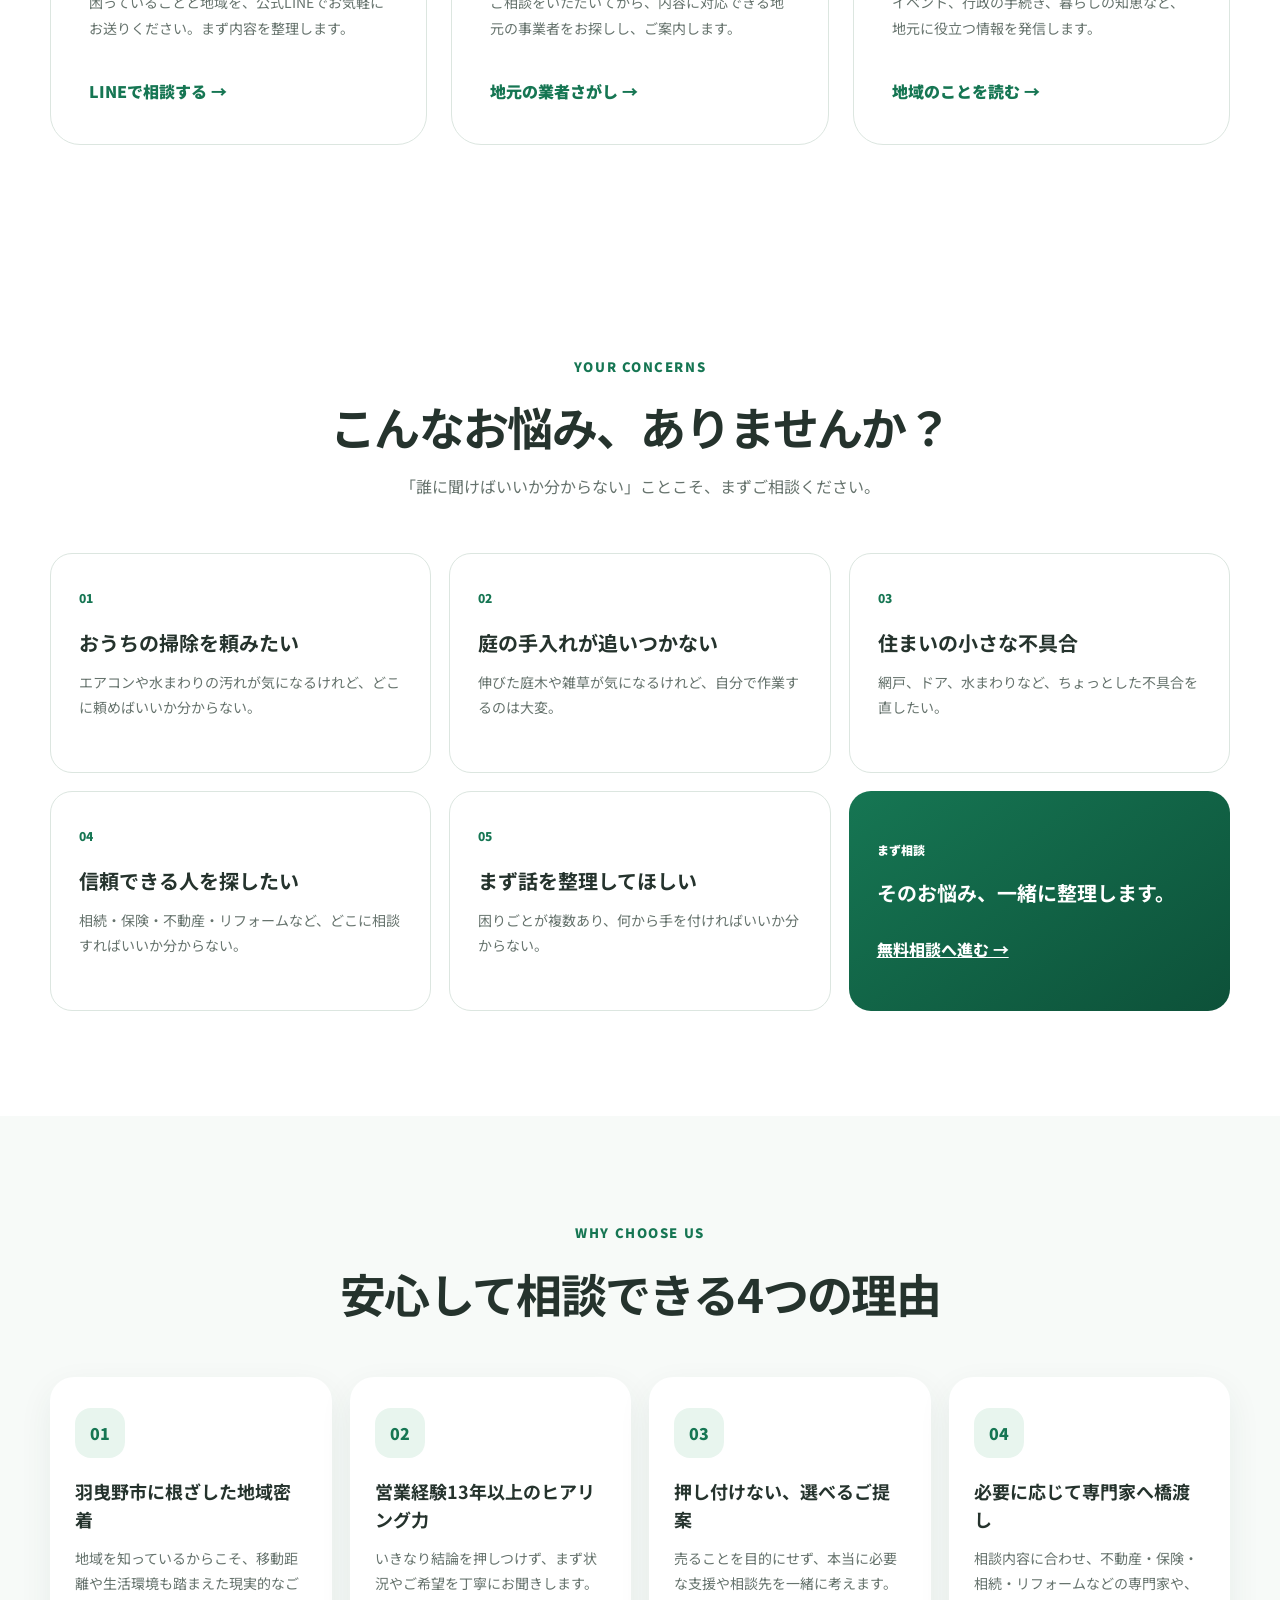
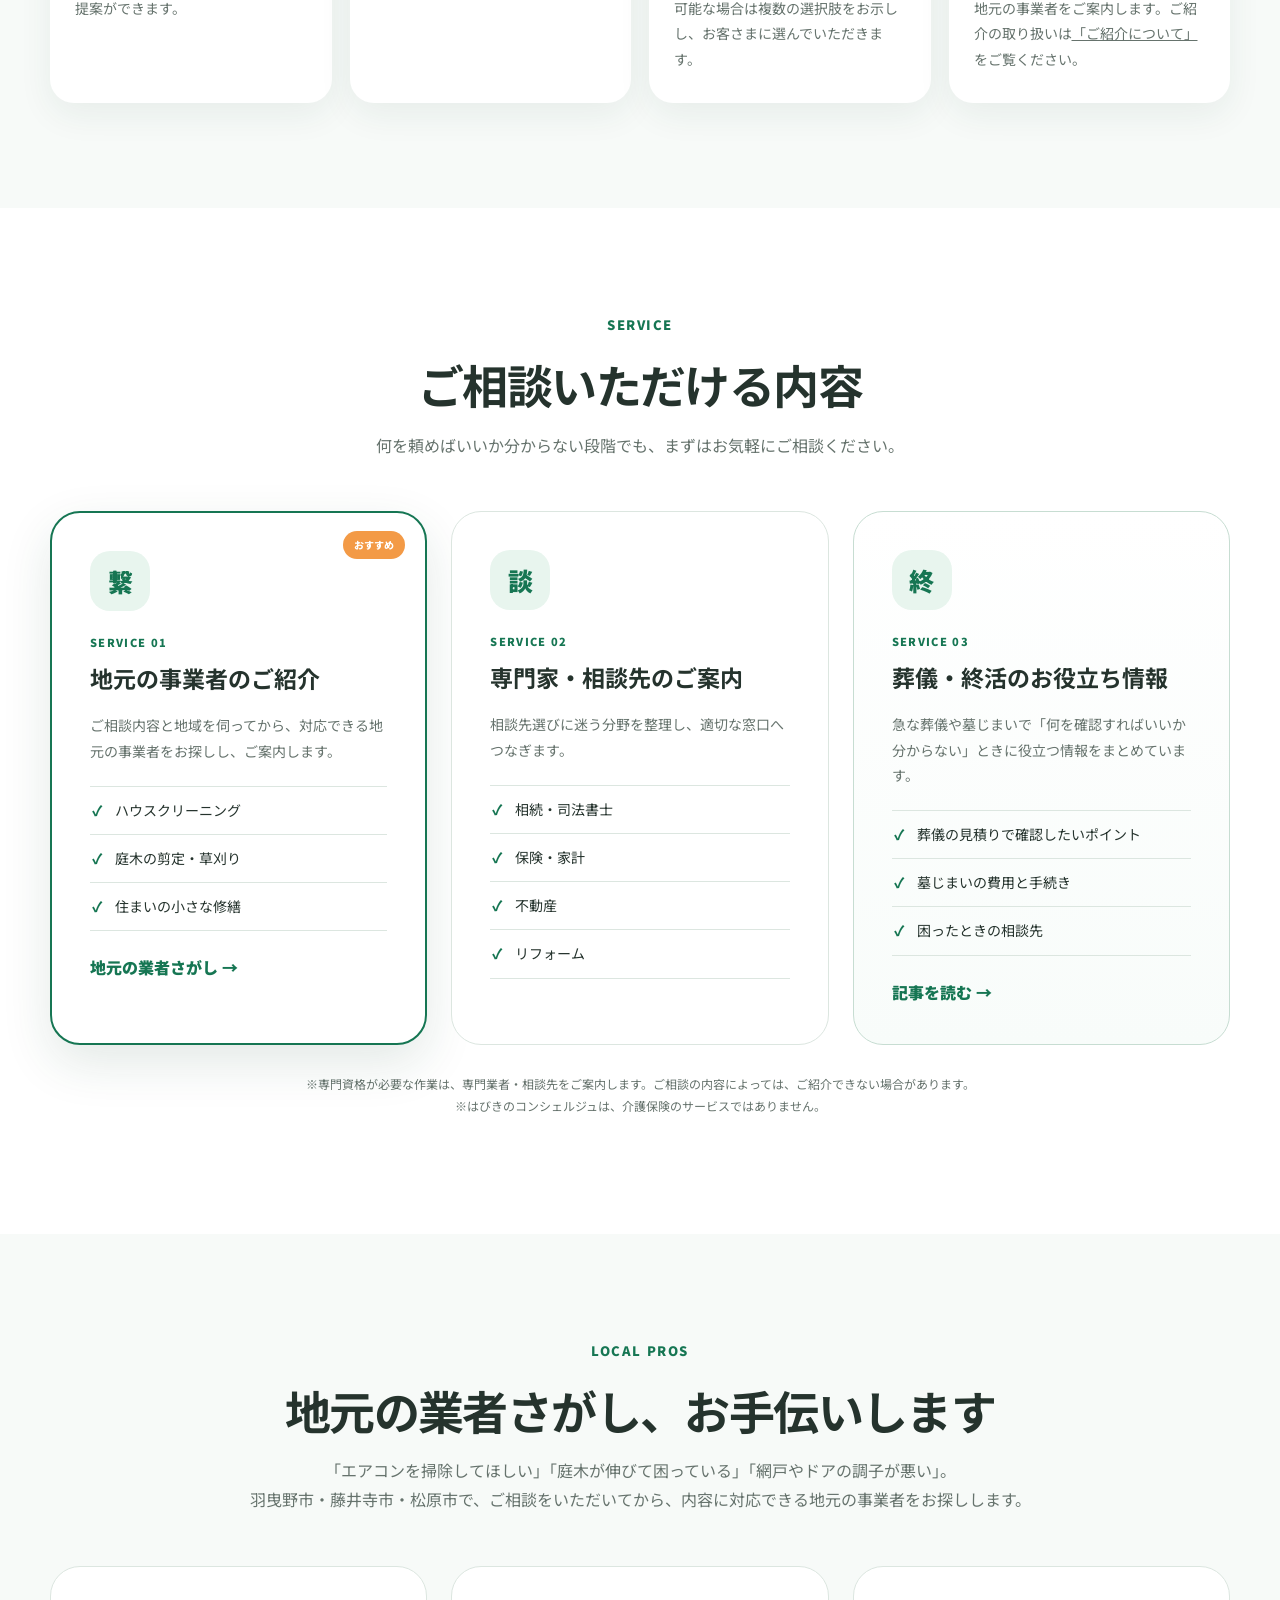
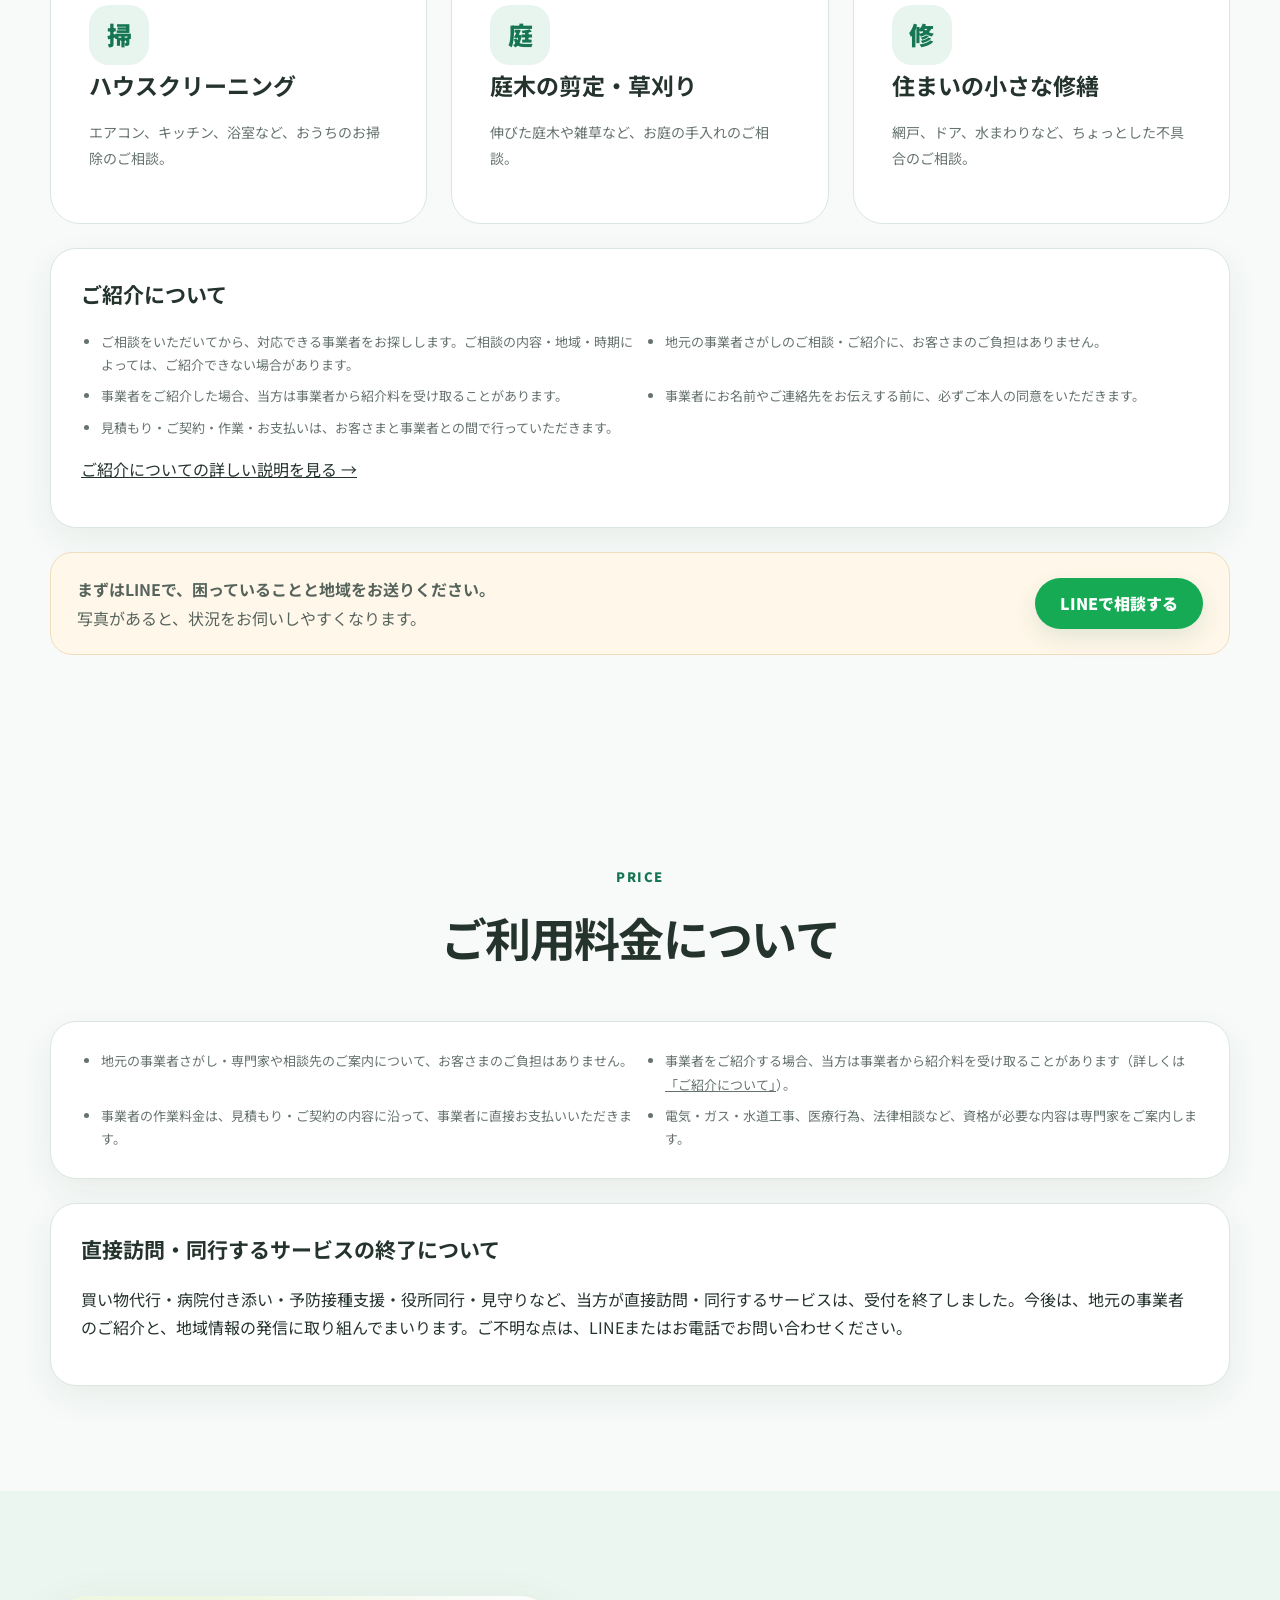
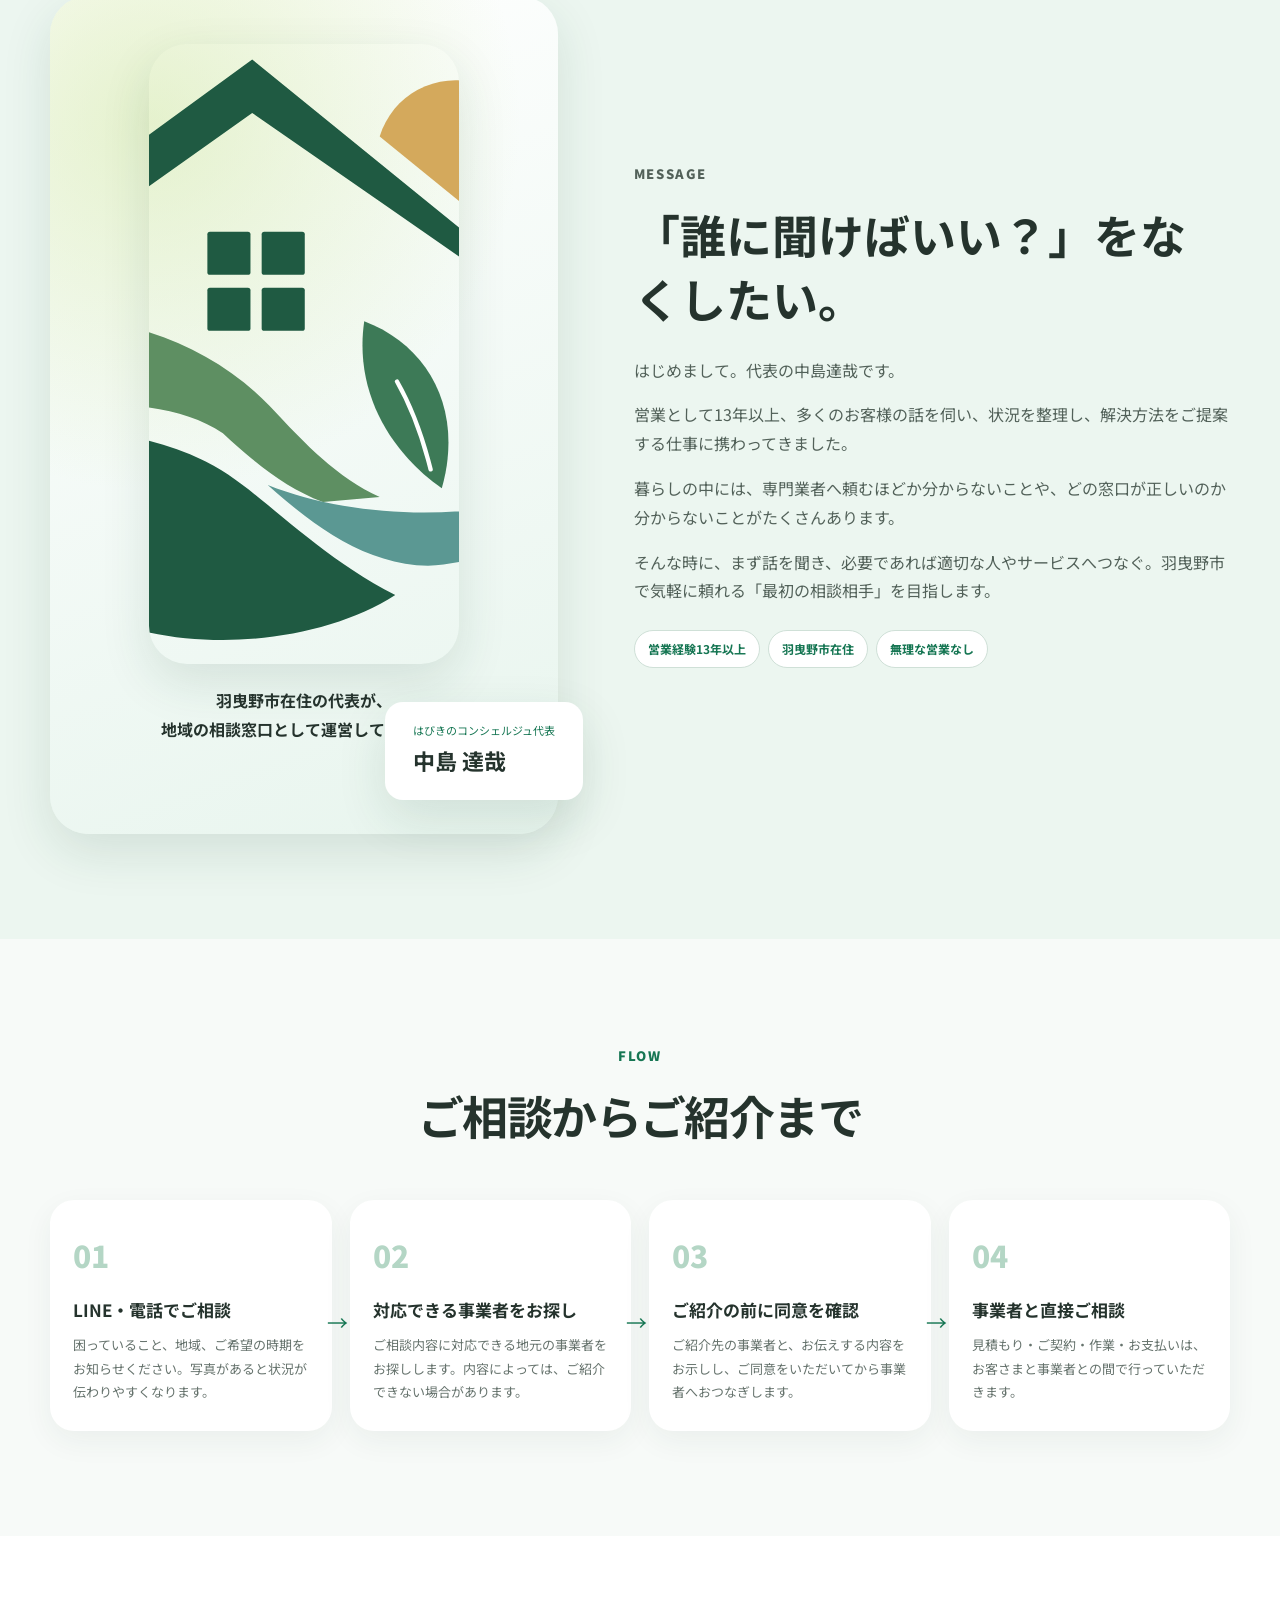
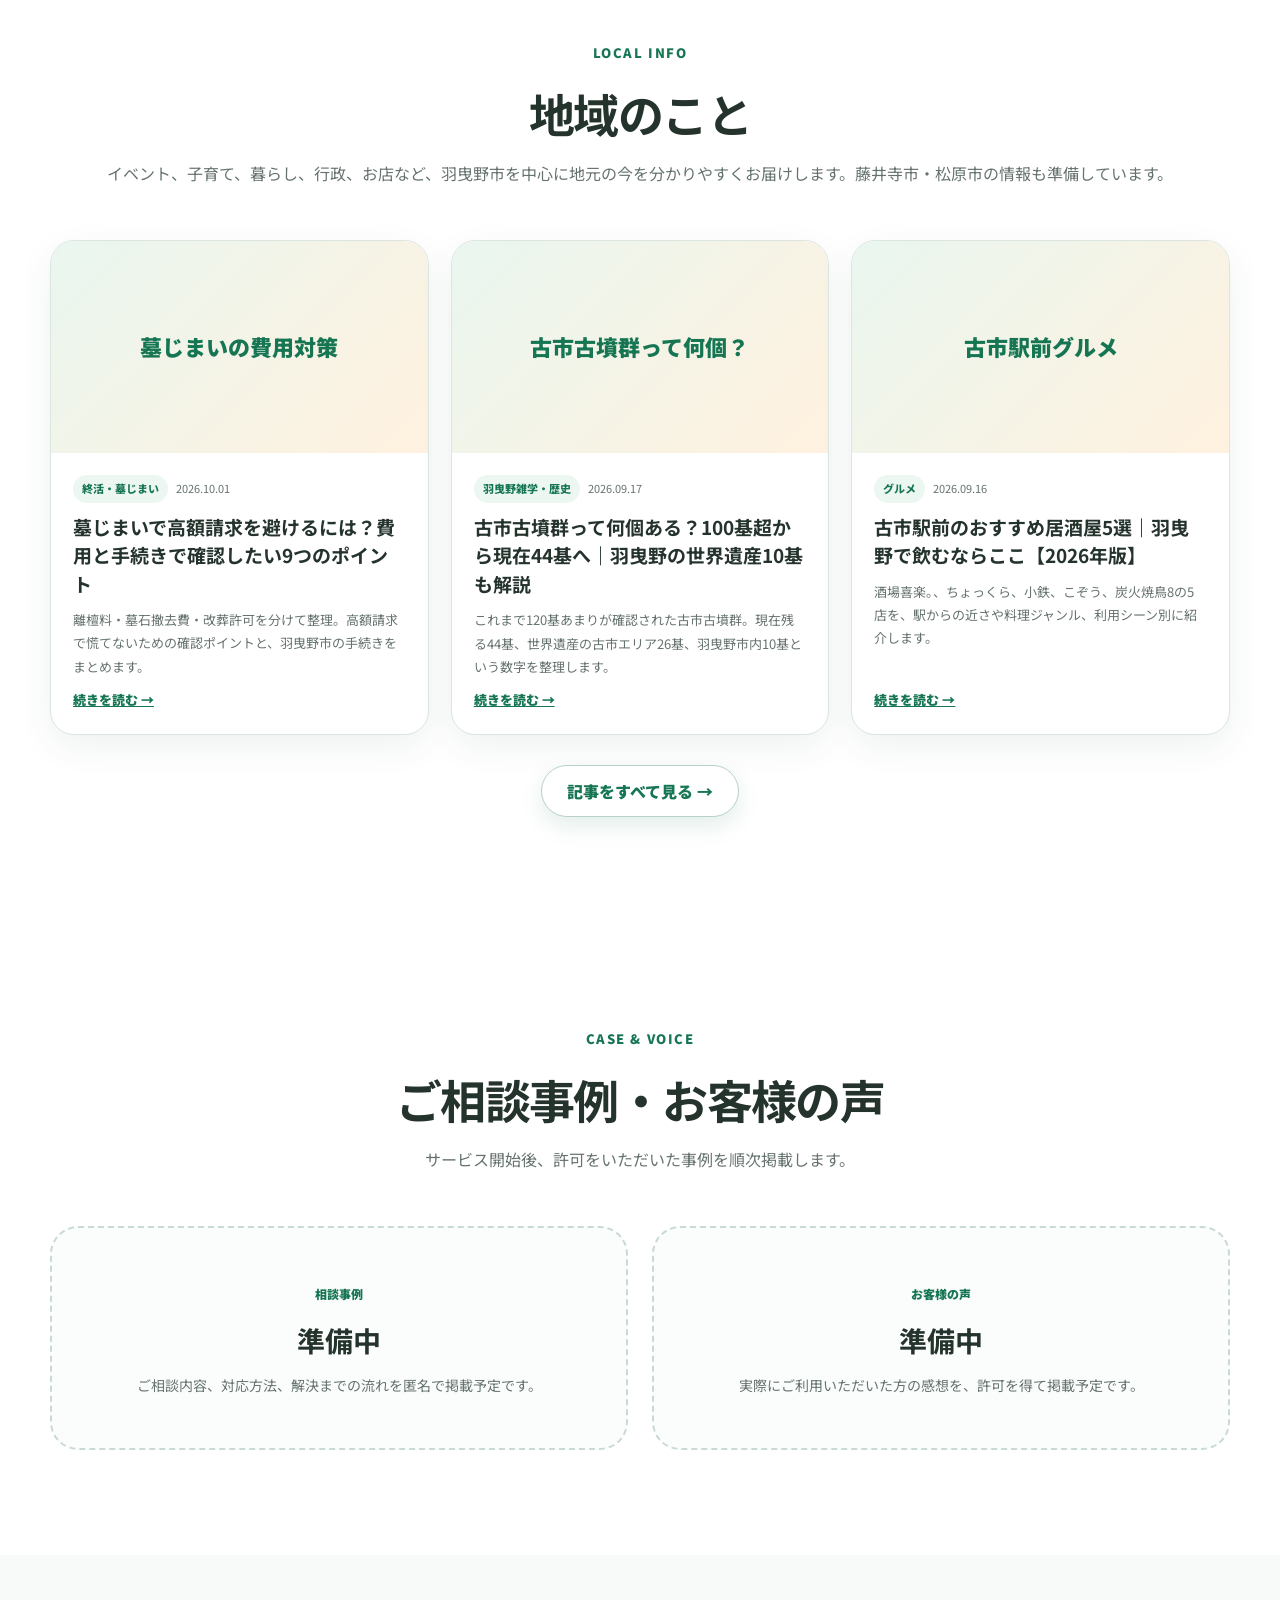
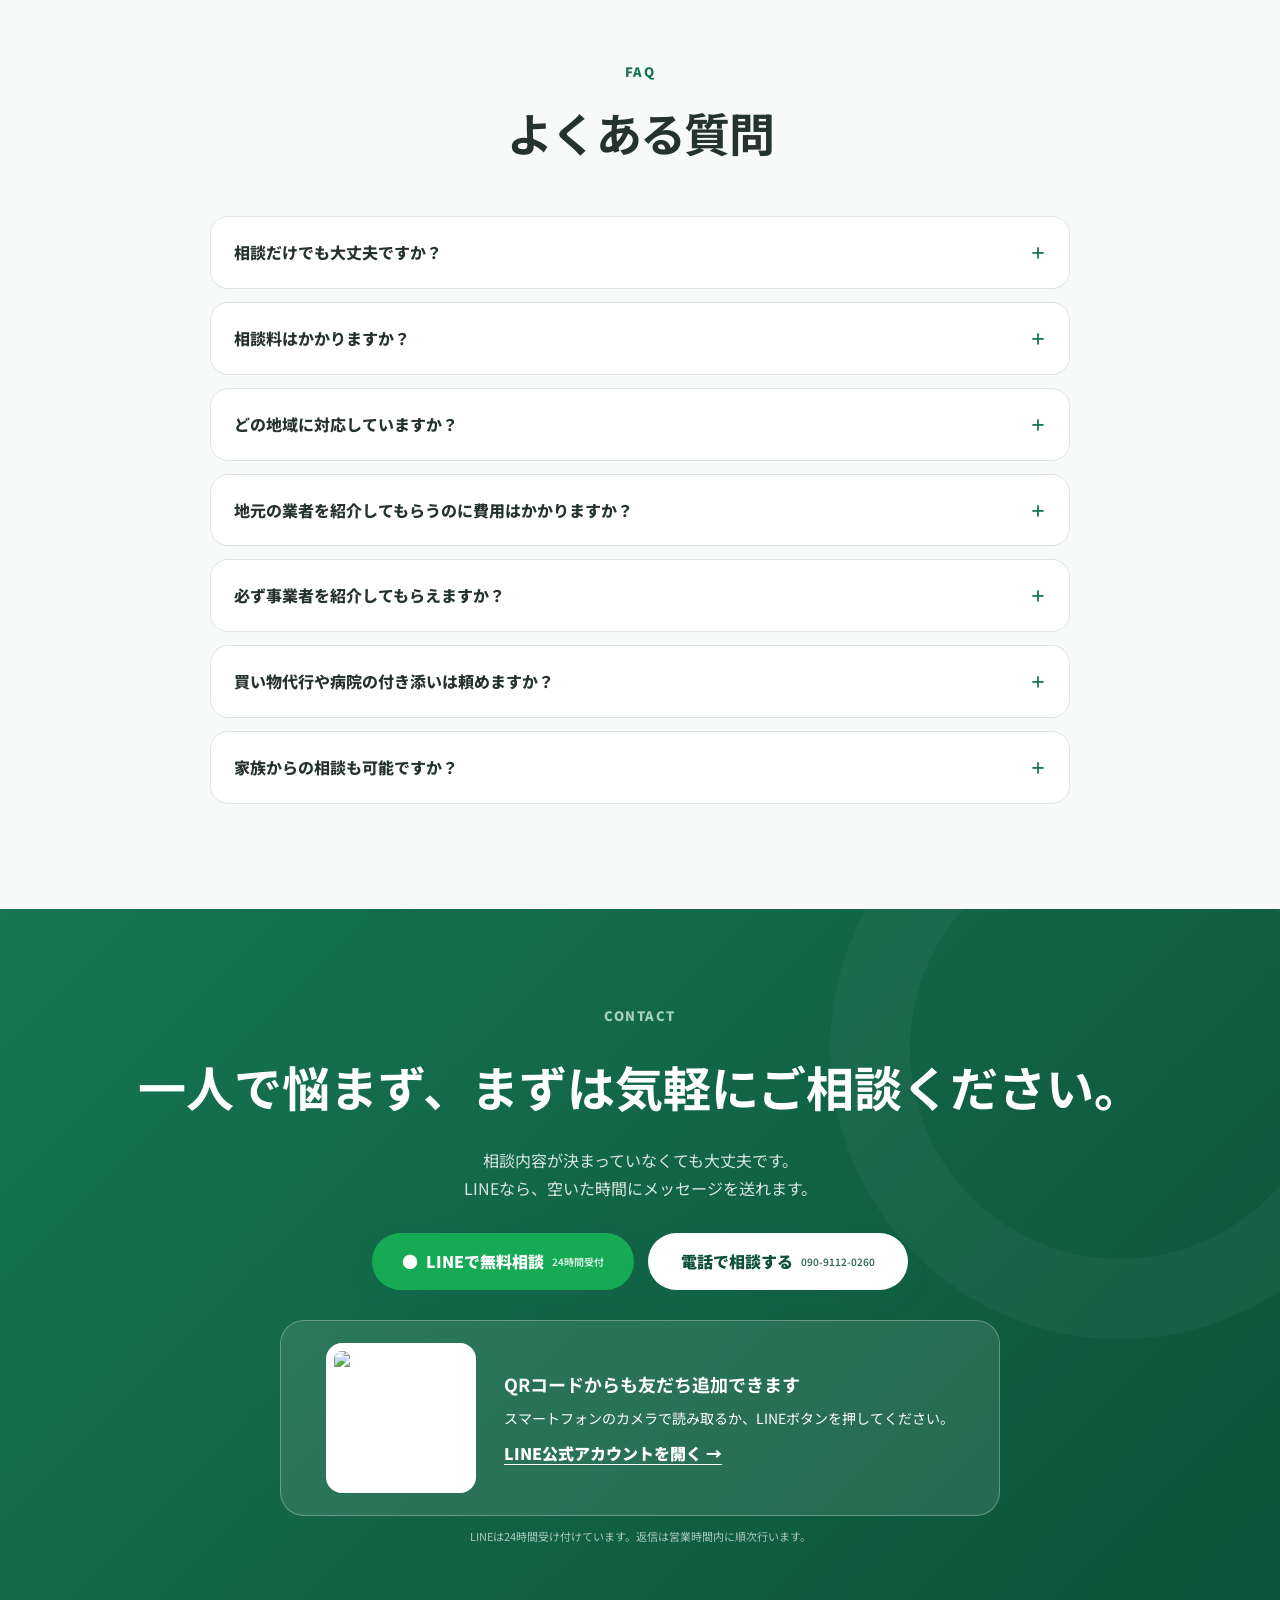
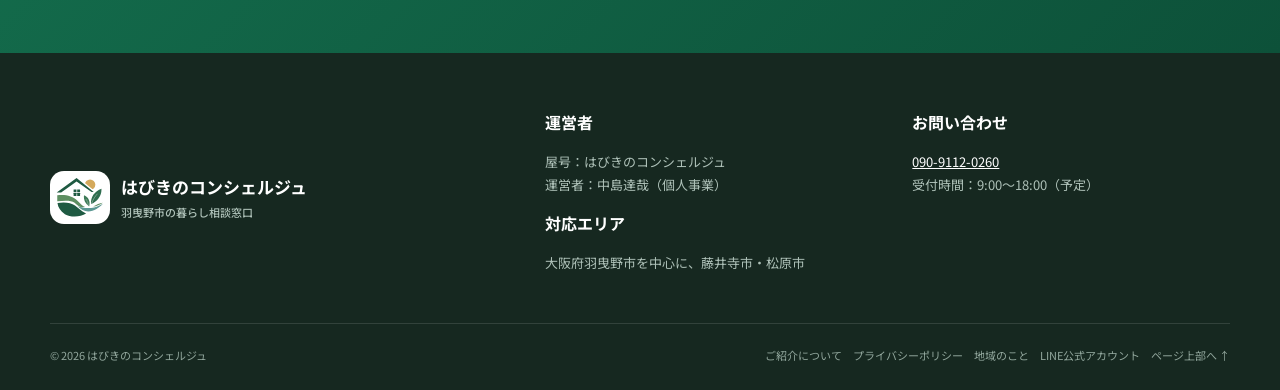
==== commit c6202a17: "3本柱の事業方針に合わせてHPを更新し、新ロゴとプライバシーポリシーを追加 - 直接訪問・同行サービス（買い物代行・付き添い等）の案内と料金を削除し、終了のお知らせを掲載 - 問い合わせ先行型の地域業" ====
--- a/index.html
+++ b/index.html
@@ -3,17 +3,25 @@
 <head>
   <meta charset="utf-8">
   <meta name="viewport" content="width=device-width, initial-scale=1">
-  <meta name="description" content="羽曳野市で買い物代行・病院付き添い・スマホ相談・専門家紹介なら、はびきのコンシェルジュ。地域密着で暮らしのお困りごとをサポートします。初回相談無料・LINE相談受付中。">
+  <meta name="description" content="羽曳野市を中心に、藤井寺市・松原市の暮らしの相談窓口、はびきのコンシェルジュ。ハウスクリーニング・庭木の剪定や草刈り・住まいの小さな修繕など、地元の事業者さがしのご相談と、地域情報の発信を行っています。LINE相談受付中。">
   <meta name="theme-color" content="#167653">
-  <meta property="og:title" content="羽曳野市の暮らし相談｜はびきのコンシェルジュ">
-  <meta property="og:description" content="どこへ相談したらいいか分からない。そんな時に頼れる、羽曳野市の地域相談窓口です。">
+  <link rel="canonical" href="https://habikon.github.io/habikino-concierge/">
+  <meta property="og:title" content="羽曳野・藤井寺・松原の暮らし相談窓口｜はびきのコンシェルジュ">
+  <meta property="og:description" content="どこへ相談したらいいか分からない。そんな時に頼れる、羽曳野市の地域相談窓口です。暮らしのご相談、地元の事業者のご紹介、地域情報をお届けします。">
   <meta property="og:type" content="website">
-  <meta property="og:image" content="representative-hige-nashi.png">
-  <title>羽曳野市の暮らし相談・買い物代行・病院付き添い｜はびきのコンシェルジュ</title>
+  <meta property="og:url" content="https://habikon.github.io/habikino-concierge/">
+  <title>羽曳野市の暮らし相談・地元の業者さがし・地域情報｜はびきのコンシェルジュ</title>
   <link rel="preconnect" href="https://fonts.googleapis.com">
   <link rel="preconnect" href="https://fonts.gstatic.com" crossorigin>
   <link href="https://fonts.googleapis.com/css2?family=Noto+Sans+JP:wght@400;500;600;700;800;900&display=swap" rel="stylesheet">
   <link rel="stylesheet" href="style.css">
+  <link rel="stylesheet" href="media.css">
+<link rel="icon" href="assets/brand/habikon-icon.svg" type="image/svg+xml">
+<link rel="icon" href="assets/brand/favicon-32.png" sizes="32x32" type="image/png">
+<link rel="apple-touch-icon" href="assets/brand/apple-touch-icon.png">
+<meta property="og:image" content="https://habikon.github.io/habikino-concierge/assets/brand/og-image.png">
+<meta property="og:site_name" content="はびきのコンシェルジュ">
+<meta name="twitter:card" content="summary_large_image">
 </head>
 <body>
   <a class="skip-link" href="#main">本文へ移動</a>
@@ -21,12 +29,12 @@
   <header class="site-header" id="top">
     <div class="container header-inner">
       <a class="brand" href="#top" aria-label="はびきのコンシェルジュ トップへ">
-        <span class="brand-mark" aria-hidden="true">は</span>
+        <img class="brand-logo" src="assets/brand/habikon-mark.svg" alt="" width="52" height="45">
         <span><strong>はびきのコンシェルジュ</strong><small>羽曳野市の暮らし相談窓口</small></span>
       </a>
       <button class="menu-button" type="button" aria-label="メニューを開く" aria-expanded="false"><span></span><span></span><span></span></button>
       <nav class="global-nav" aria-label="メインメニュー">
-        <a href="#problems">お悩み</a><a href="#strengths">選ばれる理由</a><a href="#services">サービス</a><a href="#vaccination-support">予防接種支援</a><a href="#pricing">料金</a><a href="#profile">代表紹介</a><a href="#flow">ご利用の流れ</a><a href="#faq">よくある質問</a>
+        <a href="#problems">お悩み</a><a href="#local-pros">地元の業者さがし</a><a href="#services">ご相談内容</a><a href="#pricing">料金</a><a href="#flow">ご利用の流れ</a><a href="#profile">代表紹介</a><a href="#faq">よくある質問</a>
       </nav>
       <a class="header-cta" href="https://lin.ee/8h5LYCu" target="_blank" rel="noopener noreferrer">LINEで無料相談</a>
     </div>
@@ -37,20 +45,28 @@
       <div class="hero-bg hero-bg-one"></div><div class="hero-bg hero-bg-two"></div>
       <div class="container hero-grid">
         <div class="hero-copy reveal">
-          <p class="eyebrow"><span>羽曳野市を中心に対応</span> 暮らしのお困りごと相談窓口</p>
+          <p class="eyebrow"><span>羽曳野市を中心に、藤井寺市・松原市にも対応</span> 暮らしのお困りごと相談窓口</p>
           <h1>「どこに相談すればいいか<br class="desktop-only">分からない。」<br><em>そんな時の、最初の相談相手に。</em></h1>
-          <p class="hero-lead">買い物代行・病院付き添い・スマホ相談から、信頼できる専門家のご紹介まで。地域の「困った」を整理し、解決への一歩を一緒に考えます。</p>
+          <p class="hero-lead">おうちの掃除、庭の手入れ、住まいの小さな修繕。誰に頼めばいいか迷ったときに、地元の事業者さがしをお手伝いし、地域の情報もお届けします。</p>
           <div class="hero-actions">
             <a class="button button-line" href="https://lin.ee/8h5LYCu" target="_blank" rel="noopener noreferrer"><span aria-hidden="true">●</span> LINEで無料相談<small>24時間受付</small></a>
             <a class="button button-sub" href="tel:09091120260">電話で相談</a>
           </div>
           <p class="microcopy">相談だけでも大丈夫です。無理な営業は行いません。</p>
           <ul class="trust-list" aria-label="サービスの特徴">
-            <li><strong>13年以上</strong><span>営業経験</span></li><li><strong>初回無料</strong><span>相談しやすい</span></li><li><strong>地域密着</strong><span>羽曳野市中心</span></li><li><strong>中立提案</strong><span>無理な営業なし</span></li>
+            <li><strong>13年以上</strong><span>営業経験</span></li><li><strong>ご紹介無料</strong><span>お客さまのご負担なし</span></li><li><strong>地域密着</strong><span>羽曳野市中心</span></li><li><strong>押し付けない提案</strong><span>無理な営業なし</span></li>
           </ul>
         </div>
         <div class="hero-visual reveal delay-1">
-          <div class="photo-frame"><img src="representative-hige-nashi.png" alt="はびきのコンシェルジュ代表 中島達哉"></div>
+          <div class="brand-visual" role="img" aria-label="はびきのコンシェルジュのロゴと、ご相談いただける内容">
+            <div class="brand-visual-logo"><img class="brand-logo-xl" src="assets/brand/habikon-mark.svg" alt="" width="210" height="180"><strong>はびきのコンシェルジュ</strong><small>羽曳野・藤井寺・松原の暮らし相談窓口</small></div>
+            <ul class="brand-visual-list">
+              <li><span aria-hidden="true">掃</span>ハウスクリーニング</li>
+              <li><span aria-hidden="true">庭</span>庭木の剪定・草刈り</li>
+              <li><span aria-hidden="true">修</span>住まいの小さな修繕</li>
+              <li><span aria-hidden="true">報</span>地域の情報</li>
+            </ul>
+          </div>
           <div class="floating-card floating-area"><span>地域密着</span><strong>羽曳野市を中心に<br>ご相談を受付</strong></div>
           <div class="floating-card floating-profile"><small>代表</small><strong>中島 達哉</strong><span>営業経験13年以上</span></div>
         </div>
@@ -59,15 +75,25 @@
 
     <section class="quick-cta" aria-label="お問い合わせ案内">
       <div class="container quick-cta-inner"><div><strong>何を頼めるか分からない段階でも大丈夫です。</strong><span>まずはLINEで状況をお聞かせください。</span></div><a class="button button-line" href="https://lin.ee/8h5LYCu" target="_blank" rel="noopener noreferrer">LINEで無料相談</a></div>
+    </section>
+
+    <section class="section" id="pillars" aria-labelledby="pillars-title">
+      <div class="container"><div class="section-heading reveal"><p class="section-label">WHAT WE DO</p><h2 id="pillars-title">はびきのコンシェルジュの3つの取り組み</h2><p>羽曳野市・藤井寺市・松原市の暮らしを、身近な窓口として支えます。</p></div>
+        <div class="service-grid">
+          <article class="service-card reveal"><div class="service-icon" aria-hidden="true">相</div><h3>LINEでご相談を受付</h3><p>困っていることと地域を、公式LINEでお気軽にお送りください。まず内容を整理します。</p><a class="service-more" href="https://lin.ee/8h5LYCu" target="_blank" rel="noopener noreferrer">LINEで相談する →</a></article>
+          <article class="service-card reveal delay-1"><div class="service-icon" aria-hidden="true">探</div><h3>地元の事業者をお探し</h3><p>ご相談をいただいてから、内容に対応できる地元の事業者をお探しし、ご案内します。</p><a class="service-more" href="#local-pros">地元の業者さがし →</a></article>
+          <article class="service-card reveal delay-2"><div class="service-icon" aria-hidden="true">報</div><h3>地域の情報をお届け</h3><p>イベント、行政の手続き、暮らしの知恵など、地元に役立つ情報を発信します。</p><a class="service-more" href="articles/">地域のことを読む →</a></article>
+        </div>
+      </div>
     </section>
 
     <section class="section" id="problems">
       <div class="container"><div class="section-heading reveal"><p class="section-label">YOUR CONCERNS</p><h2>こんなお悩み、ありませんか？</h2><p>「誰に聞けばいいか分からない」ことこそ、まずご相談ください。</p></div>
         <div class="problem-grid">
-          <article class="problem-card reveal"><span>01</span><h3>高齢の親の暮らしが心配</h3><p>買い物や通院、ちょっとした外出など、家族だけでは対応が難しい。</p></article>
-          <article class="problem-card reveal delay-1"><span>02</span><h3>スマホの操作が難しい</h3><p>LINE、Wi-Fi、写真、機種変更など、説明を聞いてもよく分からない。</p></article>
-          <article class="problem-card reveal delay-2"><span>03</span><h3>信頼できる人を探したい</h3><p>相続・保険・不動産・リフォームなど、安心して相談できる専門家が分からない。</p></article>
-          <article class="problem-card reveal"><span>04</span><h3>役所や手続きが不安</h3><p>必要な書類や進め方が分からず、一人で窓口へ行くのも心細い。</p></article>
+          <article class="problem-card reveal"><span>01</span><h3>おうちの掃除を頼みたい</h3><p>エアコンや水まわりの汚れが気になるけれど、どこに頼めばいいか分からない。</p></article>
+          <article class="problem-card reveal delay-1"><span>02</span><h3>庭の手入れが追いつかない</h3><p>伸びた庭木や雑草が気になるけれど、自分で作業するのは大変。</p></article>
+          <article class="problem-card reveal delay-2"><span>03</span><h3>住まいの小さな不具合</h3><p>網戸、ドア、水まわりなど、ちょっとした不具合を直したい。</p></article>
+          <article class="problem-card reveal"><span>04</span><h3>信頼できる人を探したい</h3><p>相続・保険・不動産・リフォームなど、どこに相談すればいいか分からない。</p></article>
           <article class="problem-card reveal delay-1"><span>05</span><h3>まず話を整理してほしい</h3><p>困りごとが複数あり、何から手を付ければいいか分からない。</p></article>
           <article class="problem-card problem-card-accent reveal delay-2"><span>まず相談</span><h3>そのお悩み、一緒に整理します。</h3><a href="#contact">無料相談へ進む →</a></article>
         </div>
@@ -79,114 +105,97 @@
         <div class="strength-grid">
           <article class="strength-card reveal"><div class="icon">01</div><h3>羽曳野市に根ざした地域密着</h3><p>地域を知っているからこそ、移動距離や生活環境も踏まえた現実的なご提案ができます。</p></article>
           <article class="strength-card reveal delay-1"><div class="icon">02</div><h3>営業経験13年以上のヒアリング力</h3><p>いきなり結論を押しつけず、まず状況やご希望を丁寧にお聞きします。</p></article>
-          <article class="strength-card reveal delay-2"><div class="icon">03</div><h3>特定商品に偏らない中立な提案</h3><p>売ることを目的にせず、本当に必要な支援や相談先を一緒に考えます。</p></article>
-          <article class="strength-card reveal delay-3"><div class="icon">04</div><h3>必要に応じて専門家へ橋渡し</h3><p>相談内容に合わせ、不動産・保険・相続・リフォームなどの専門家をご案内します。</p></article>
+          <article class="strength-card reveal delay-2"><div class="icon">03</div><h3>押し付けない、選べるご提案</h3><p>売ることを目的にせず、本当に必要な支援や相談先を一緒に考えます。可能な場合は複数の選択肢をお示しし、お客さまに選んでいただきます。</p></article>
+          <article class="strength-card reveal delay-3"><div class="icon">04</div><h3>必要に応じて専門家へ橋渡し</h3><p>相談内容に合わせ、不動産・保険・相続・リフォームなどの専門家や、地元の事業者をご案内します。ご紹介の取り扱いは<a href="referral-policy.html">「ご紹介について」</a>をご覧ください。</p></article>
         </div>
       </div>
     </section>
 
     <section class="section" id="services">
-      <div class="container"><div class="section-heading reveal"><p class="section-label">SERVICE</p><h2>暮らしの「ちょっと困った」をサポート</h2><p>下記以外の内容も、まずはお気軽にご相談ください。</p></div>
-        <div class="service-grid service-grid-four">
-          <article class="service-card reveal"><div class="service-icon">暮</div><p class="service-no">SERVICE 01</p><h3>暮らしサポート</h3><p>日常生活の中で、一人では難しいことをお手伝いします。</p><ul><li>買い物代行</li><li>病院付き添い・予防接種の予約補助</li><li>役所同行</li><li>見守り・定期訪問</li></ul></article>
-          <article class="service-card featured reveal delay-1"><div class="service-icon">機</div><p class="service-no">SERVICE 02</p><h3>スマホ・デジタル相談</h3><p>専門用語をなるべく使わず、分かるまで丁寧にご説明します。</p><ul><li>LINE・アプリ設定</li><li>Wi-Fi接続</li><li>機種変更・初期設定</li><li>写真やデータの整理</li></ul></article>
-          <article class="service-card reveal delay-2"><div class="service-icon">繋</div><p class="service-no">SERVICE 03</p><h3>専門家・事業者のご紹介</h3><p>相談先選びに迷う分野を整理し、適切な窓口へつなぎます。</p><ul><li>相続・司法書士</li><li>保険・家計</li><li>不動産</li><li>リフォーム</li></ul></article>
-          <article class="service-card funeral-card reveal"><div class="service-icon">終</div><p class="service-no">SERVICE 04</p><h3>葬儀・終活の第三者相談</h3><p>急な葬儀や終活で「何を確認すればいいか分からない」を一緒に整理します。</p><ul><li>葬儀見積りの項目整理</li><li>必要・任意サービスの確認</li><li>追加料金の確認ポイント</li><li>終活・葬儀後の相談先整理</li></ul><a class="service-more" href="funeral-support.html">詳しく見る →</a></article>
-        </div>
-        <p class="service-note reveal">※専門資格が必要な作業や当方で対応できない内容は、提携先・専門業者をご案内します。</p>
-      </div>
-    </section>
-
-
-    <section class="section section-soft" id="vaccination-support" aria-labelledby="vaccination-title">
+      <div class="container"><div class="section-heading reveal"><p class="section-label">SERVICE</p><h2>ご相談いただける内容</h2><p>何を頼めばいいか分からない段階でも、まずはお気軽にご相談ください。</p></div>
+        <div class="service-grid">
+          <article class="service-card featured reveal"><div class="service-icon">繋</div><p class="service-no">SERVICE 01</p><h3>地元の事業者のご紹介</h3><p>ご相談内容と地域を伺ってから、対応できる地元の事業者をお探しし、ご案内します。</p><ul><li>ハウスクリーニング</li><li>庭木の剪定・草刈り</li><li>住まいの小さな修繕</li></ul><a class="service-more" href="#local-pros">地元の業者さがし →</a></article>
+          <article class="service-card reveal delay-1"><div class="service-icon">談</div><p class="service-no">SERVICE 02</p><h3>専門家・相談先のご案内</h3><p>相談先選びに迷う分野を整理し、適切な窓口へつなぎます。</p><ul><li>相続・司法書士</li><li>保険・家計</li><li>不動産</li><li>リフォーム</li></ul></article>
+          <article class="service-card funeral-card reveal delay-2"><div class="service-icon">終</div><p class="service-no">SERVICE 03</p><h3>葬儀・終活のお役立ち情報</h3><p>急な葬儀や墓じまいで「何を確認すればいいか分からない」ときに役立つ情報をまとめています。</p><ul><li>葬儀の見積りで確認したいポイント</li><li>墓じまいの費用と手続き</li><li>困ったときの相談先</li></ul><a class="service-more" href="funeral-support.html">記事を読む →</a></article>
+        </div>
+        <p class="service-note reveal">※専門資格が必要な作業は、専門業者・相談先をご案内します。ご相談の内容によっては、ご紹介できない場合があります。<br>※はびきのコンシェルジュは、介護保険のサービスではありません。</p>
+      </div>
+    </section>
+
+    <section class="section section-soft" id="local-pros" aria-labelledby="local-pros-title">
       <div class="container">
-        <div class="section-heading">
-          <p class="section-label">予防接種・通院のお手伝い</p>
-          <h2 id="vaccination-title">予約から当日の付き添いまで、<br>一緒に確認します。</h2>
-          <p>「予約の仕方が分からない」「一人で病院へ行くのが不安」。<br>ご本人・離れて暮らすご家族からもご相談いただけます。</p>
+        <div class="section-heading reveal">
+          <p class="section-label">LOCAL PROS</p>
+          <h2 id="local-pros-title">地元の業者さがし、お手伝いします</h2>
+          <p>「エアコンを掃除してほしい」「庭木が伸びて困っている」「網戸やドアの調子が悪い」。<br>羽曳野市・藤井寺市・松原市で、ご相談をいただいてから、内容に対応できる地元の事業者をお探しします。</p>
         </div>
         <div class="service-grid">
-          <article class="service-card">
-            <div class="service-icon" aria-hidden="true">予</div>
-            <h3>医療機関探し・予約補助</h3>
-            <p>市の公式案内をもとに、接種できる医療機関や予約方法をご本人と確認します。予約の可否・日時は医療機関によって異なります。</p>
+          <article class="service-card reveal">
+            <div class="service-icon" aria-hidden="true">掃</div>
+            <h3>ハウスクリーニング</h3>
+            <p>エアコン、キッチン、浴室など、おうちのお掃除のご相談。</p>
           </article>
-          <article class="service-card">
-            <div class="service-icon" aria-hidden="true">備</div>
-            <h3>持ち物・手続きの確認</h3>
-            <p>本人確認書類などの持ち物を整理。区域外接種など、事前手続きが必要な場合は市の担当窓口をご案内します。</p>
+          <article class="service-card reveal delay-1">
+            <div class="service-icon" aria-hidden="true">庭</div>
+            <h3>庭木の剪定・草刈り</h3>
+            <p>伸びた庭木や雑草など、お庭の手入れのご相談。</p>
           </article>
-          <article class="service-card">
-            <div class="service-icon" aria-hidden="true">伴</div>
-            <h3>通院・受付の付き添い</h3>
-            <p>ご希望を伺い、受付や院内での移動などをお手伝いします。移動は徒歩・公共交通機関・タクシー等を利用し、当方の車による送迎は行いません。</p>
+          <article class="service-card reveal delay-2">
+            <div class="service-icon" aria-hidden="true">修</div>
+            <h3>住まいの小さな修繕</h3>
+            <p>網戸、ドア、水まわりなど、ちょっとした不具合のご相談。</p>
           </article>
         </div>
-        <div class="pricing-notes">
-          <h3>サポート料金（税込）</h3>
-          <p><strong>60分 3,300円／延長30分 1,650円</strong>。初回相談は30分無料です。出張費は羽曳野市内無料、藤井寺市・松原市・富田林市は500円です。</p>
-          <p>接種費用・交通費などの実費は別途必要です。付き添い中の待ち時間を含む所要時間とお見積りを、開始前にご案内します。<a href="#pricing">詳しい料金を見る →</a></p>
-        </div>
-        <div class="pricing-notes">
-          <h3>羽曳野市の令和8年度予防接種案内</h3>
-          <p><strong>実施期間：2026年10月1日〜2027年1月31日</strong><br>対象：接種時に65歳以上の羽曳野市民など、市の要件を満たす方。</p>
-          <p>医療機関で支払う自己負担額は、インフルエンザ（標準量）1,000円、新型コロナ8,000円です。生活保護受給者の免除には、接種時に必要な証明書の提出が必要です。</p>
-          <p><strong>受診券の郵送はありません。</strong>住所・生年月日を確認できる書類を準備し、予約・持ち物は受診先にもご確認ください。</p>
-          <p>区域外での接種には事前申請が必要な場合があります。申請受付は9月24日から、依頼書の発行は10月1日からです。健康増進課：<a href="tel:0729473660">072-947-3660</a>。</p>
-          <p><a href="https://www.city.habikino.lg.jp/soshiki/hokenfukushi/kenkozoshin/oshirase/11045.html" target="_blank" rel="noopener noreferrer">羽曳野市の公式案内・最新の対象要件を確認する（外部サイト） →</a><br><small>2026年9月28日確認。対象・費用・実施医療機関は市の最新情報をご確認ください。本案内は市の委託・公認サービスを示すものではありません。</small></p>
-        </div>
-        <div class="pricing-cta">
-          <p><strong>LINEで「予防接種の相談」とお送りください。</strong><br>希望日・お住まいの地域・必要なお手伝いを伺い、対応可否と料金をご案内します。</p>
-          <a class="button button-line" href="https://lin.ee/8h5LYCu" target="_blank" rel="noopener noreferrer">予防接種の付き添いを相談</a>
-        </div>
-        <p class="service-note">接種するかどうかやワクチンの選択は、ご本人と医療機関でご相談ください。当方は医療行為・接種の判断を行いません。発熱・咳などがある場合は、訪問前にお知らせください。</p>
-      </div>
-    </section>
-
-    <section class="section section-soft pricing-section" id="pricing">
+        <div class="pricing-notes reveal">
+          <h3>ご紹介について</h3>
+          <ul>
+            <li>ご相談をいただいてから、対応できる事業者をお探しします。ご相談の内容・地域・時期によっては、ご紹介できない場合があります。</li>
+            <li>地元の事業者さがしのご相談・ご紹介に、お客さまのご負担はありません。</li>
+            <li>事業者をご紹介した場合、当方は事業者から紹介料を受け取ることがあります。</li>
+            <li>事業者にお名前やご連絡先をお伝えする前に、必ずご本人の同意をいただきます。</li>
+            <li>見積もり・ご契約・作業・お支払いは、お客さまと事業者との間で行っていただきます。</li>
+          </ul>
+          <p><a href="referral-policy.html">ご紹介についての詳しい説明を見る →</a></p>
+        </div>
+        <div class="pricing-cta reveal">
+          <p><strong>まずはLINEで、困っていることと地域をお送りください。</strong><br>写真があると、状況をお伺いしやすくなります。</p>
+          <a class="button button-line" href="https://lin.ee/8h5LYCu" target="_blank" rel="noopener noreferrer">LINEで相談する</a>
+        </div>
+      </div>
+    </section>
+
+
+
+    <section class="section section-soft" id="pricing">
       <div class="container">
         <div class="section-heading reveal">
           <p class="section-label">PRICE</p>
-          <h2>わかりやすい料金設定</h2>
-          <p>「こんなこと頼んでもいいのかな？」という段階でも大丈夫です。初回相談は無料です。</p>
-        </div>
-        <div class="pricing-layout">
-          <div class="pricing-card reveal">
-            <div class="pricing-highlight"><span>初回相談</span><strong>30分 無料</strong><small>LINE・電話でまず状況をお聞きします</small></div>
-            <div class="price-list" aria-label="サービス料金一覧">
-              <div class="price-row"><div><strong>暮らし相談</strong><span>困りごとの整理・相談先のご案内</span></div><b>60分 3,300円</b></div>
-              <div class="price-row popular"><div><strong>スマホ・パソコン相談</strong><span>設定・操作説明・データ整理など</span></div><b>60分 3,300円</b></div>
-              <div class="price-row"><div><strong>生活サポート・付き添い</strong><span>病院・役所・外出の付き添いなど</span></div><b>60分 3,300円</b></div>
-              <div class="price-row"><div><strong>買い物代行</strong><span>商品代は別途必要です</span></div><b>3,300円〜</b></div>
-              <div class="price-row"><div><strong>延長料金</strong><span>予定時間を超える場合</span></div><b>30分 1,650円</b></div>
-              <div class="price-row"><div><strong>専門家・事業者のご紹介</strong><span>相談内容に合った窓口へ橋渡し</span></div><b>無料</b></div>
-            </div>
-          </div>
-          <aside class="pricing-side reveal delay-1">
-            <div class="area-fee-card">
-              <p class="section-label">VISIT FEE</p><h3>出張費</h3>
-              <dl><div><dt>羽曳野市</dt><dd>無料</dd></div><div><dt>藤井寺市・松原市・富田林市</dt><dd>500円</dd></div><div><dt>その他の地域</dt><dd>要相談</dd></div></dl>
-            </div>
-            <div class="payment-card"><h3>お支払い方法</h3><p>現金・PayPay・銀行振込</p><small>※銀行振込手数料はお客様負担となります。</small></div>
-          </aside>
+          <h2>ご利用料金について</h2>
         </div>
         <div class="pricing-notes reveal">
-          <h3>ご利用前にご確認ください</h3>
-          <ul><li>表示価格はすべて税込です。</li><li>作業内容や所要時間により料金が変わる場合は、開始前にご案内します。</li><li>お見積り後の無断追加料金はありません。</li><li>電気・ガス・水道工事、医療行為、法律相談など、資格が必要な内容は専門家をご案内します。</li></ul>
-        </div>
-        <div class="pricing-cta reveal"><p><strong>料金が分からない内容も、まずは無料で確認できます。</strong><br>LINEで写真や状況を送っていただくとスムーズです。</p><a class="button button-line" href="https://lin.ee/8h5LYCu" target="_blank" rel="noopener noreferrer">LINEで無料相談</a></div>
+          <ul>
+            <li>地元の事業者さがし・専門家や相談先のご案内について、お客さまのご負担はありません。</li>
+            <li>事業者をご紹介する場合、当方は事業者から紹介料を受け取ることがあります（詳しくは<a href="referral-policy.html">「ご紹介について」</a>）。</li>
+            <li>事業者の作業料金は、見積もり・ご契約の内容に沿って、事業者に直接お支払いいただきます。</li>
+            <li>電気・ガス・水道工事、医療行為、法律相談など、資格が必要な内容は専門家をご案内します。</li>
+          </ul>
+        </div>
+        <div class="pricing-notes reveal">
+          <h3>直接訪問・同行するサービスの終了について</h3>
+          <p>買い物代行・病院付き添い・予防接種支援・役所同行・見守りなど、当方が直接訪問・同行するサービスは、受付を終了しました。今後は、地元の事業者のご紹介と、地域情報の発信に取り組んでまいります。ご不明な点は、LINEまたはお電話でお問い合わせください。</p>
+        </div>
       </div>
     </section>
 
     <section class="section profile-section" id="profile">
-      <div class="container profile-grid"><div class="profile-image reveal"><img src="representative-hige-nashi.png" alt="代表 中島達哉"><div class="profile-name"><small>はびきのコンシェルジュ代表</small><strong>中島 達哉</strong></div></div>
+      <div class="container profile-grid"><div class="profile-image reveal"><div class="profile-brand" aria-hidden="true"><img class="brand-logo-xl" src="assets/brand/habikon-mark.svg" alt="" width="210" height="180"><p>羽曳野市在住の代表が、<br>地域の相談窓口として運営しています。</p></div><div class="profile-name"><small>はびきのコンシェルジュ代表</small><strong>中島 達哉</strong></div></div>
         <div class="profile-copy reveal delay-1"><p class="section-label">MESSAGE</p><h2>「誰に聞けばいい？」をなくしたい。</h2><p>はじめまして。代表の中島達哉です。</p><p>営業として13年以上、多くのお客様の話を伺い、状況を整理し、解決方法をご提案する仕事に携わってきました。</p><p>暮らしの中には、専門業者へ頼むほどか分からないことや、どの窓口が正しいのか分からないことがたくさんあります。</p><p>そんな時に、まず話を聞き、必要であれば適切な人やサービスへつなぐ。羽曳野市で気軽に頼れる「最初の相談相手」を目指します。</p><div class="profile-points"><span>営業経験13年以上</span><span>羽曳野市在住</span><span>無理な営業なし</span></div></div>
       </div>
     </section>
 
     <section class="section section-soft" id="flow">
-      <div class="container"><div class="section-heading reveal"><p class="section-label">FLOW</p><h2>ご相談からサポートまで</h2></div>
-        <ol class="flow-list"><li class="reveal"><span>01</span><div><h3>LINE・電話からお問い合わせ</h3><p>まとまっていなくても大丈夫です。現在の状況を簡単にお知らせください。</p></div></li><li class="reveal delay-1"><span>02</span><div><h3>お悩みをヒアリング</h3><p>ご希望・ご予算・お困りの背景を丁寧にお聞きします。</p></div></li><li class="reveal delay-2"><span>03</span><div><h3>対応方法と費用をご案内</h3><p>できること・できないことを明確にし、必要な場合はお見積りします。</p></div></li><li class="reveal delay-3"><span>04</span><div><h3>サポート開始</h3><p>内容にご納得いただいてから、訪問・同行・ご紹介などを進めます。</p></div></li></ol>
+      <div class="container"><div class="section-heading reveal"><p class="section-label">FLOW</p><h2>ご相談からご紹介まで</h2></div>
+        <ol class="flow-list"><li class="reveal"><span>01</span><div><h3>LINE・電話でご相談</h3><p>困っていること、地域、ご希望の時期をお知らせください。写真があると状況が伝わりやすくなります。</p></div></li><li class="reveal delay-1"><span>02</span><div><h3>対応できる事業者をお探し</h3><p>ご相談内容に対応できる地元の事業者をお探しします。内容によっては、ご紹介できない場合があります。</p></div></li><li class="reveal delay-2"><span>03</span><div><h3>ご紹介の前に同意を確認</h3><p>ご紹介先の事業者と、お伝えする内容をお示しし、ご同意をいただいてから事業者へおつなぎします。</p></div></li><li class="reveal delay-3"><span>04</span><div><h3>事業者と直接ご相談</h3><p>見積もり・ご契約・作業・お支払いは、お客さまと事業者との間で行っていただきます。</p></div></li></ol>
       </div>
     </section>
 
@@ -198,7 +207,7 @@
 
     <section class="section section-soft" id="faq">
       <div class="container narrow"><div class="section-heading reveal"><p class="section-label">FAQ</p><h2>よくある質問</h2></div>
-        <div class="faq-list"><details class="reveal"><summary>相談だけでも大丈夫ですか？</summary><p>はい。何を頼めばよいか分からない段階でも大丈夫です。まず状況をお聞きし、対応できる内容を整理します。</p></details><details class="reveal"><summary>相談料はかかりますか？</summary><p>初回相談は30分無料です。訪問や作業は60分3,300円を基本とし、内容と料金をご案内してから進めます。</p></details><details class="reveal"><summary>羽曳野市以外も対応できますか？</summary><p>羽曳野市を中心に、近隣地域も内容によって対応します。まずはお問い合わせください。</p></details><details class="reveal"><summary>家族からの相談も可能ですか？</summary><p>はい。離れて暮らすご家族からのご相談も受け付けます。ご本人の意思や個人情報に配慮しながら対応します。</p></details></div>
+        <div class="faq-list"><details class="reveal"><summary>相談だけでも大丈夫ですか？</summary><p>はい。何を頼めばよいか分からない段階でも大丈夫です。まず状況をお聞きし、対応できる内容を整理します。</p></details><details class="reveal"><summary>相談料はかかりますか？</summary><p>地元の事業者さがし・専門家や相談先のご案内について、お客さまのご負担はありません。</p></details><details class="reveal"><summary>どの地域に対応していますか？</summary><p>羽曳野市を中心に、藤井寺市・松原市のご相談を受け付けています。その他の地域は、まずはお問い合わせください。</p></details><details class="reveal"><summary>地元の業者を紹介してもらうのに費用はかかりますか？</summary><p>ご紹介そのものに、お客さまのご負担はありません。事業者をご紹介した場合、当方は事業者から紹介料を受け取ることがあります。見積もり・ご契約・お支払いは、お客さまと事業者との間で行っていただきます。</p></details><details class="reveal"><summary>必ず事業者を紹介してもらえますか？</summary><p>ご相談をいただいてから、対応できる事業者をお探しします。ご相談の内容・地域・時期によっては、ご紹介できない場合があります。その場合も、ほかの相談先などをご案内できるよう努めます。</p></details><details class="reveal"><summary>買い物代行や病院の付き添いは頼めますか？</summary><p>買い物代行・病院付き添い・予防接種支援・役所同行・見守りなど、当方が直接訪問・同行するサービスは、受付を終了しました。</p></details><details class="reveal"><summary>家族からの相談も可能ですか？</summary><p>はい。離れて暮らすご家族からのご相談も受け付けます。ご本人の意思や個人情報に配慮しながら対応します。</p></details></div>
       </div>
     </section>
 
@@ -213,7 +222,7 @@
     </section>
   </main>
 
-  <footer class="site-footer"><div class="container footer-grid"><div class="brand footer-brand"><span class="brand-mark">は</span><span><strong>はびきのコンシェルジュ</strong><small>羽曳野市の暮らし相談窓口</small></span></div><div><strong>対応エリア</strong><p>大阪府羽曳野市を中心に近隣地域</p></div><div><strong>お問い合わせ</strong><p><a href="tel:09091120260">090-9112-0260</a><br>受付時間：9:00〜18:00（予定）</p></div></div><div class="container footer-bottom"><span>© 2026 はびきのコンシェルジュ</span><a href="#top">ページ上部へ ↑</a></div></footer>
+  <footer class="site-footer"><div class="container footer-grid"><div class="brand footer-brand"><img class="brand-logo" src="assets/brand/habikon-mark.svg" alt="" width="52" height="45"><span><strong>はびきのコンシェルジュ</strong><small>羽曳野市の暮らし相談窓口</small></span></div><div><strong>運営者</strong><p>屋号：はびきのコンシェルジュ<br>運営者：中島達哉（個人事業）</p><strong>対応エリア</strong><p>大阪府羽曳野市を中心に、藤井寺市・松原市</p></div><div><strong>お問い合わせ</strong><p><a href="tel:09091120260">090-9112-0260</a><br>受付時間：9:00〜18:00（予定）</p></div></div><div class="container footer-bottom"><span>© 2026 はびきのコンシェルジュ</span><span><a href="referral-policy.html">ご紹介について</a>　<a href="privacy-policy.html">プライバシーポリシー</a>　<a href="articles/">地域のこと</a>　<a href="https://lin.ee/8h5LYCu" target="_blank" rel="noopener noreferrer">LINE公式アカウント</a>　<a href="#top">ページ上部へ ↑</a></span></div></footer>
 
   <div class="mobile-cta"><a href="tel:09091120260">電話</a><a class="line" href="https://lin.ee/8h5LYCu" target="_blank" rel="noopener noreferrer">LINEで無料相談</a></div>
   <script src="script.js"></script>
--- a/style.css
+++ b/style.css
@@ -25,3 +25,9 @@
 .funeral-notice{background:#f7faf8;border:1px solid var(--line);border-radius:28px;padding:38px}
 .funeral-notice h2{margin-top:0;font-size:28px}.funeral-notice p{color:#526159}.funeral-notice small{display:block;margin-top:22px;color:var(--muted);line-height:1.8}
 @media(max-width:760px){.service-grid-four,.funeral-points,.funeral-flow{grid-template-columns:1fr}.funeral-hero{padding:70px 0 60px}.funeral-hero h1{font-size:36px}.funeral-notice{padding:25px}}
+
+/* 2026-10 新ロゴ（家・緑・太陽） */
+.brand-logo{display:block;width:52px;height:auto;flex:0 0 auto}
+.footer-brand .brand-logo{background:#fff;border-radius:14px;padding:6px;width:60px;box-sizing:border-box}
+.brand-logo-xl{display:block;width:210px;max-width:70%;height:auto;margin:0 auto}
+@media(max-width:760px){.brand-logo{width:44px}.footer-brand .brand-logo{width:52px}.brand-logo-xl{width:170px}}
--- a/media.css
+++ b/media.css
@@ -0,0 +1,27 @@
+/* Habikino local media */
+.habikino-news-section{background:#fff}.local-news-grid{display:grid;grid-template-columns:repeat(3,1fr);gap:22px}.local-news-card{border:1px solid var(--line);border-radius:24px;overflow:hidden;background:#fff;box-shadow:0 12px 34px rgba(24,72,52,.07);display:flex;flex-direction:column;min-height:100%}.local-news-thumb{aspect-ratio:16/9;background:linear-gradient(135deg,#e9f6ef,#fff1df);display:flex;align-items:center;justify-content:center;font-weight:900;color:var(--green);font-size:22px;padding:20px;text-align:center}.local-news-body{padding:22px;display:flex;flex-direction:column;gap:10px;flex:1}.local-news-meta{display:flex;gap:8px;align-items:center;flex-wrap:wrap;font-size:11px;color:var(--muted)}.local-news-category{display:inline-flex;padding:4px 9px;border-radius:999px;background:#edf7f1;color:var(--green);font-weight:800}.local-news-card h3{margin:0;font-size:19px;line-height:1.5}.local-news-card p{margin:0;color:var(--muted);font-size:13px}.local-news-card a{margin-top:auto;color:var(--green);font-weight:900;font-size:13px}.local-news-more{text-align:center;margin-top:30px}.article-page{background:#f7faf8}.article-shell{width:min(920px,calc(100% - 28px));margin:0 auto;padding:56px 0 90px}.article-back{display:inline-block;margin-bottom:24px;color:var(--green);font-weight:800}.article-header{background:#fff;border:1px solid var(--line);border-radius:28px;padding:34px;box-shadow:0 12px 34px rgba(24,72,52,.06)}.article-header h1{font-size:clamp(30px,5vw,48px);line-height:1.35;margin:12px 0 18px}.article-summary{font-size:17px;color:#526159}.article-content{margin-top:24px;background:#fff;border:1px solid var(--line);border-radius:28px;padding:34px}.article-content h2{margin-top:34px;font-size:26px}.article-content h2:first-child{margin-top:0}.article-content h3{margin-top:24px}.article-content p,.article-content li{color:#435149}.article-content a{color:var(--green);text-decoration:underline;text-underline-offset:3px}.article-source-box{margin-top:34px;padding:20px;border-radius:18px;background:#f2f8f4}.article-source-box ul{margin-bottom:0}.article-disclaimer{margin-top:20px;font-size:12px;color:var(--muted)}.articles-page-grid{display:grid;grid-template-columns:repeat(2,1fr);gap:22px}@media(max-width:760px){.local-news-grid,.articles-page-grid{grid-template-columns:1fr}.article-header,.article-content{padding:22px;border-radius:22px}}
+
+/* 2026-10 nav：項目追加に伴い、PC幅でメニューが2行に折り返さないよう調整 */
+@media(min-width:1041px){.global-nav a,.header-cta{white-space:nowrap}}
+@media(min-width:1041px) and (max-width:1279px){.global-nav{display:none}.menu-button{display:block;margin-left:auto}.global-nav.open{display:flex;position:absolute;left:20px;right:20px;top:76px;background:#fff;border-radius:18px;padding:20px;box-shadow:var(--shadow);flex-direction:column}}
+@media(min-width:1280px) and (max-width:1439px){.global-nav{gap:12px}.global-nav a{font-size:12.5px}}
+
+/* 2026-10 プライバシーポリシーの表 */
+.table-scroll{overflow-x:auto;margin:16px 0}
+.article-content table{border-collapse:collapse;width:100%;min-width:560px;font-size:13px}
+.article-content th,.article-content td{border:1px solid var(--line);padding:10px 12px;text-align:left;vertical-align:top;color:#435149}
+.article-content th{background:#f2f8f4;color:var(--ink);font-weight:800}
+
+/* 2026-10 代表者の顔写真を表示しない方針：写真の代わりにロゴと事業内容のデザインを表示 */
+.brand-mark-xl{width:84px;height:84px;border-radius:26px;font-size:44px}
+.brand-visual{position:relative;min-height:540px;border-radius:42px 42px 120px 42px;border:8px solid rgba(255,255,255,.85);box-shadow:var(--shadow);background:radial-gradient(circle at 85% 12%,rgba(207,230,159,.55),transparent 42%),linear-gradient(160deg,#ffffff 0%,var(--green-light) 100%);display:flex;flex-direction:column;justify-content:center;gap:34px;padding:70px 48px 80px}
+.brand-visual-logo{display:flex;flex-direction:column;align-items:center;text-align:center;gap:12px}
+.brand-visual-logo strong{font-size:26px;color:var(--ink);letter-spacing:.02em}
+.brand-visual-logo small{font-size:13px;font-weight:700;color:var(--green)}
+.brand-visual-list{list-style:none;margin:0;padding:0;display:grid;grid-template-columns:1fr 1fr;gap:12px}
+.brand-visual-list li{display:flex;align-items:center;gap:10px;background:#fff;border:1px solid var(--line);border-radius:16px;padding:12px 14px;font-size:14px;font-weight:700;color:var(--ink);box-shadow:0 8px 20px rgba(24,72,52,.06)}
+.brand-visual-list li span{flex:0 0 auto;width:34px;height:34px;border-radius:11px;display:grid;place-items:center;background:var(--green-light);color:var(--green);font-weight:900}
+.profile-brand{min-height:470px;border-radius:38px;box-shadow:var(--shadow);background:radial-gradient(circle at 20% 15%,rgba(207,230,159,.5),transparent 45%),linear-gradient(160deg,#ffffff 0%,var(--green-light) 100%);display:flex;flex-direction:column;align-items:center;justify-content:center;gap:22px;padding:48px 32px 90px;text-align:center}
+.profile-brand p{margin:0;font-size:16px;font-weight:700;line-height:1.8;color:var(--ink)}
+@media(max-width:900px){.brand-visual{min-height:0;padding:150px 22px 96px;gap:26px}.brand-visual-list li{font-size:13px;padding:10px 12px}.profile-brand{min-height:340px}}
+@media(max-width:420px){.brand-visual-list{grid-template-columns:1fr}.brand-mark-xl{width:72px;height:72px;font-size:38px}.brand-visual-logo strong{font-size:22px}}
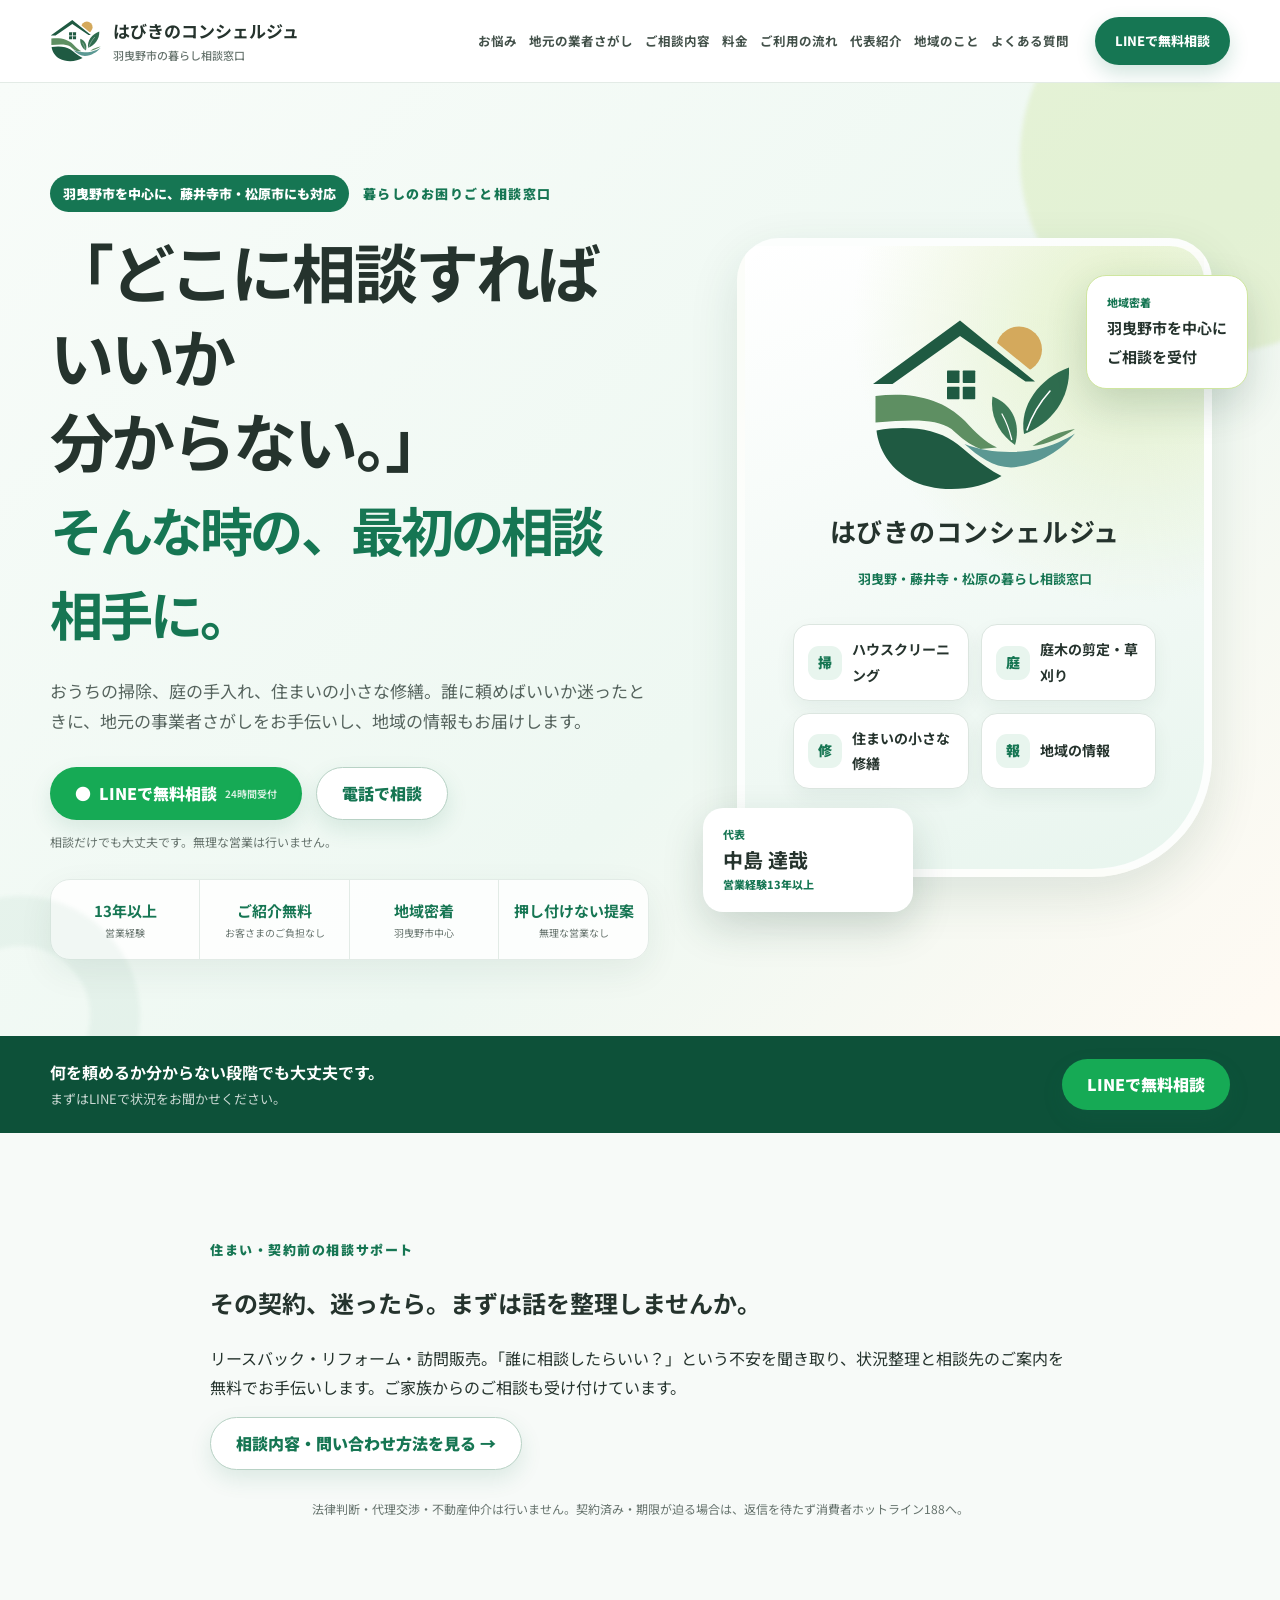
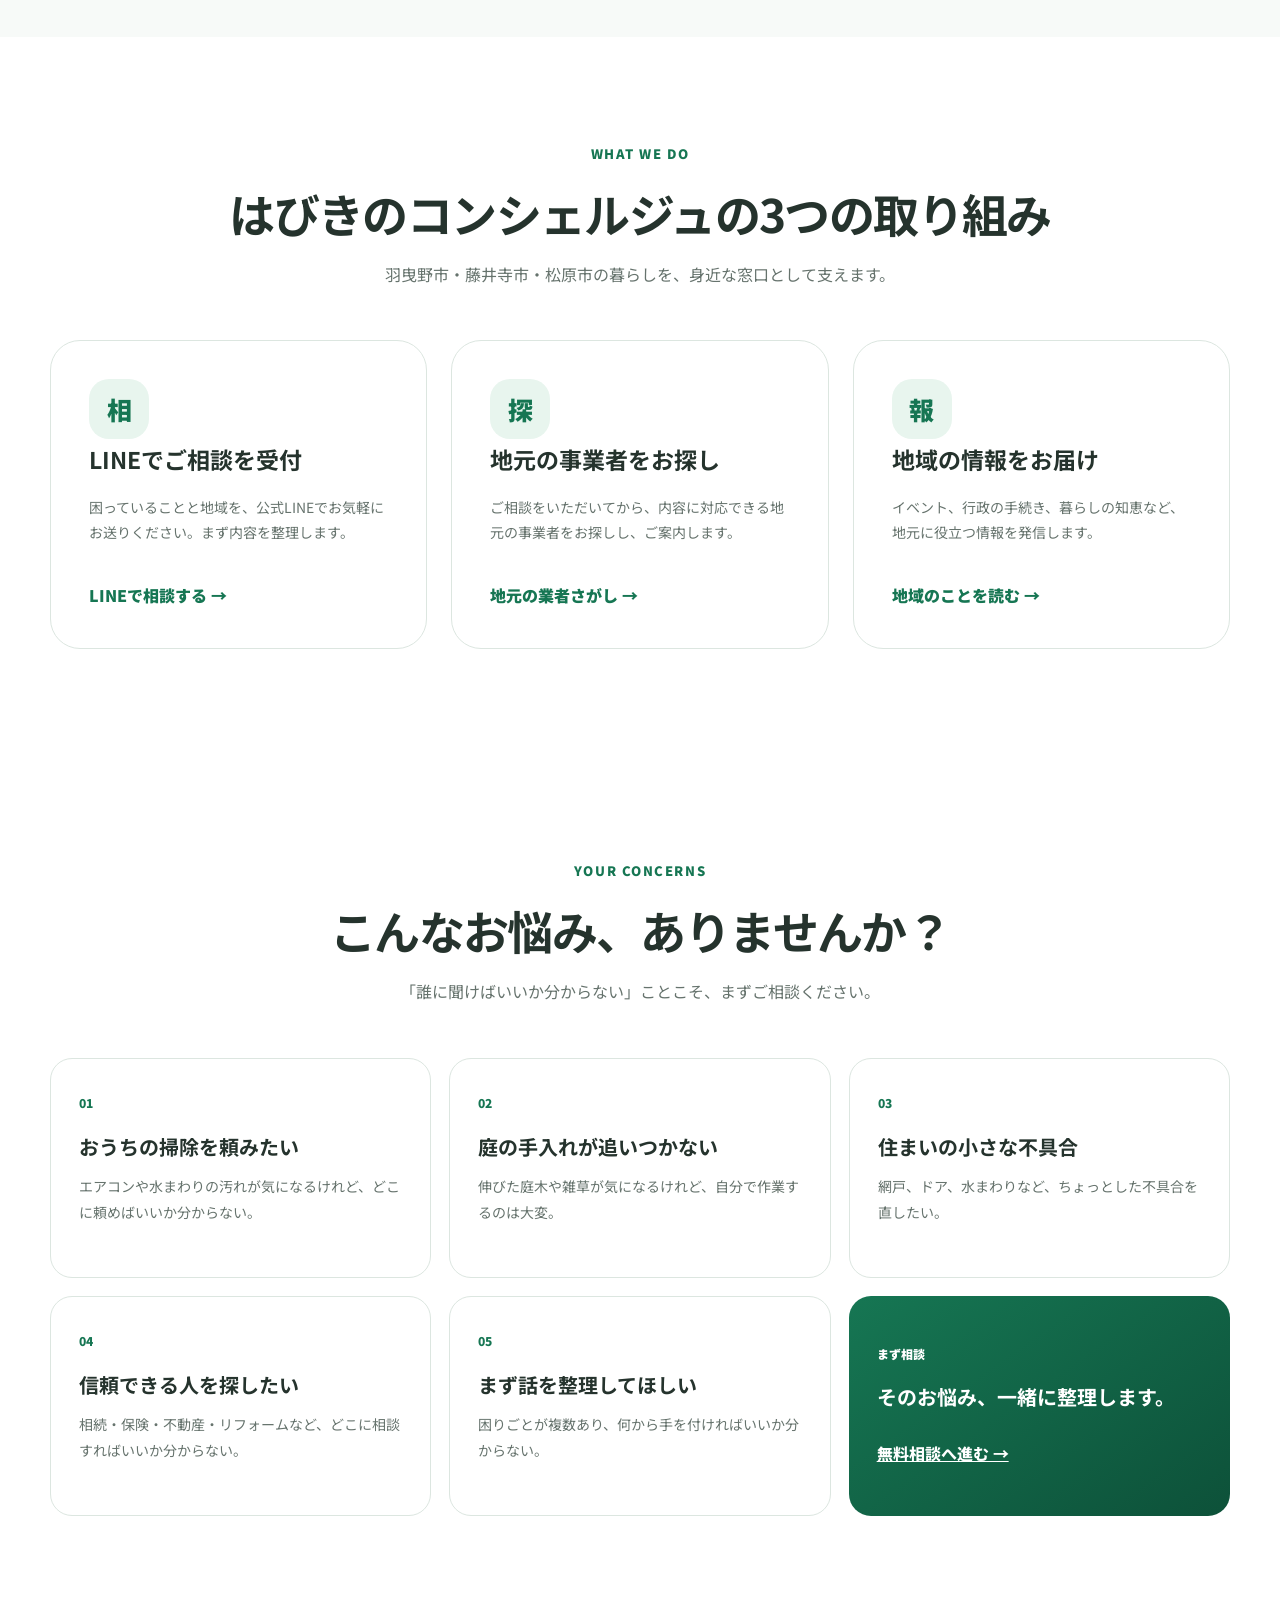
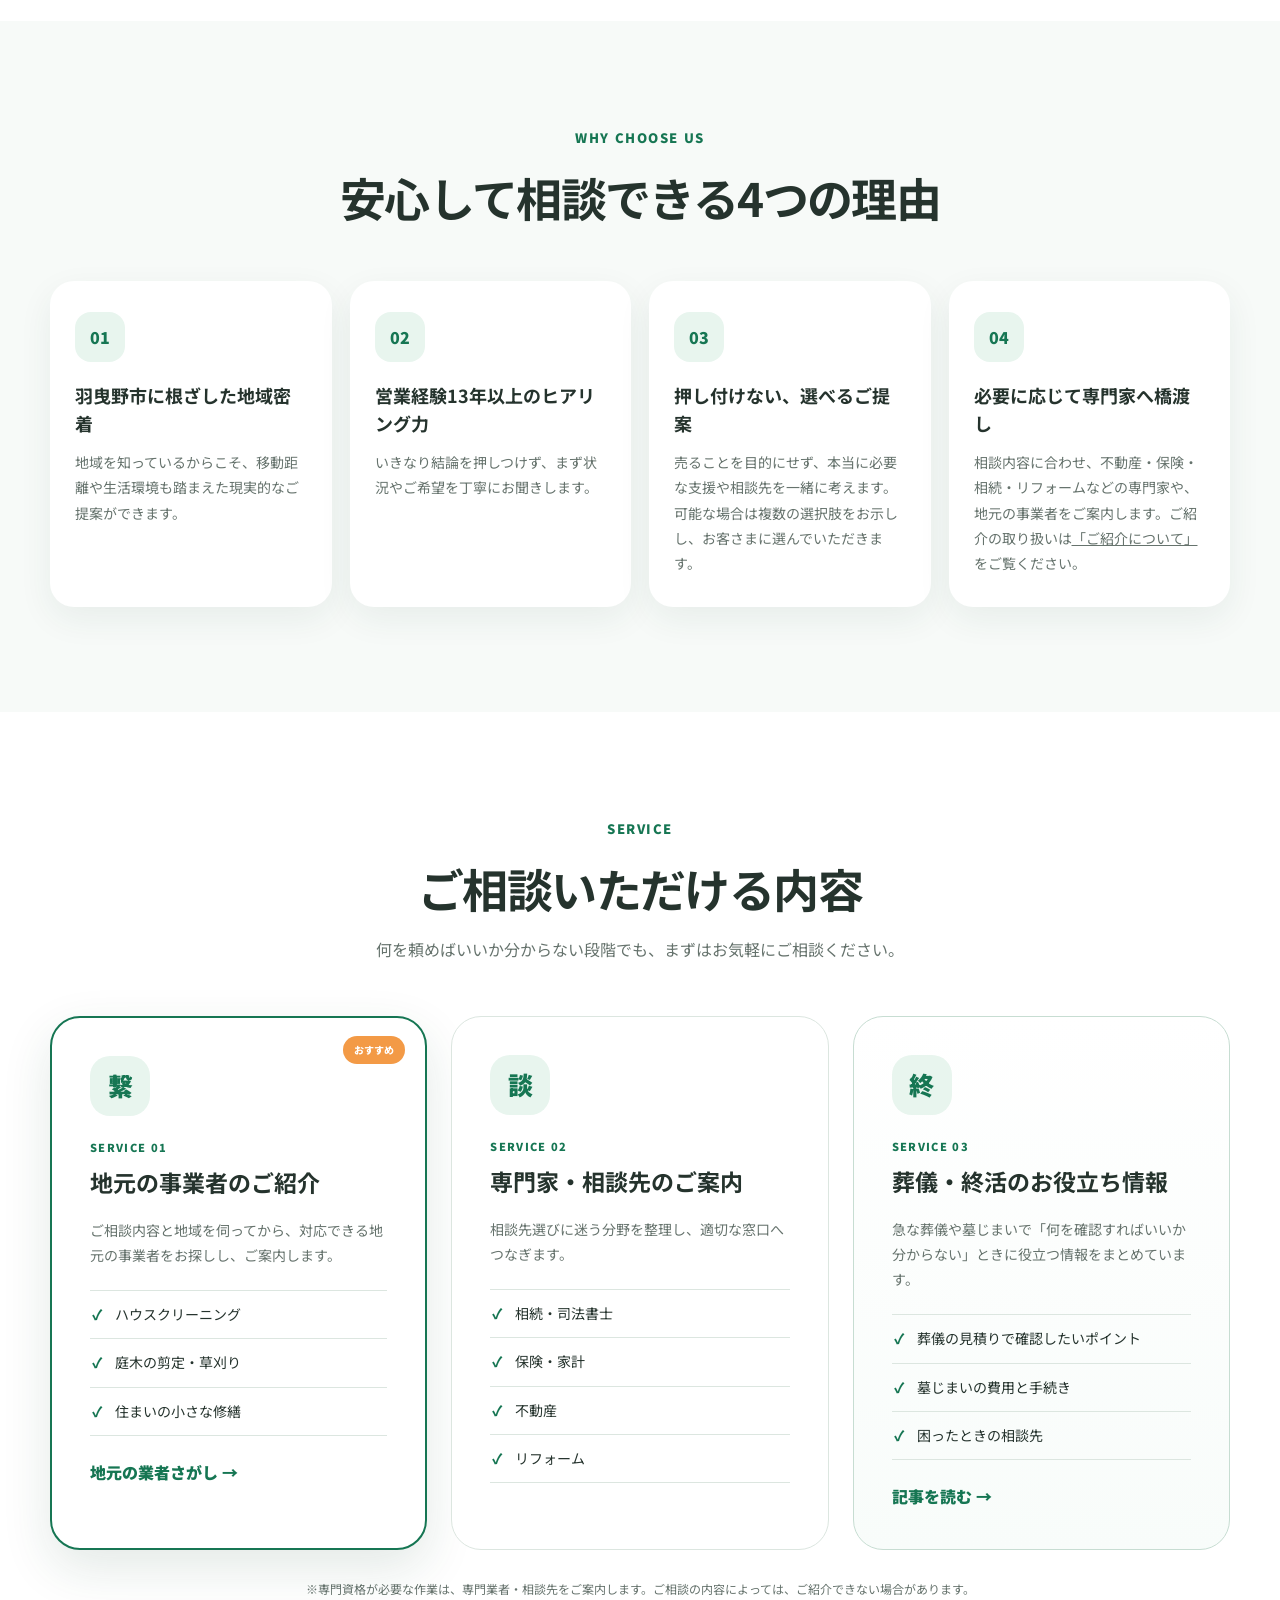
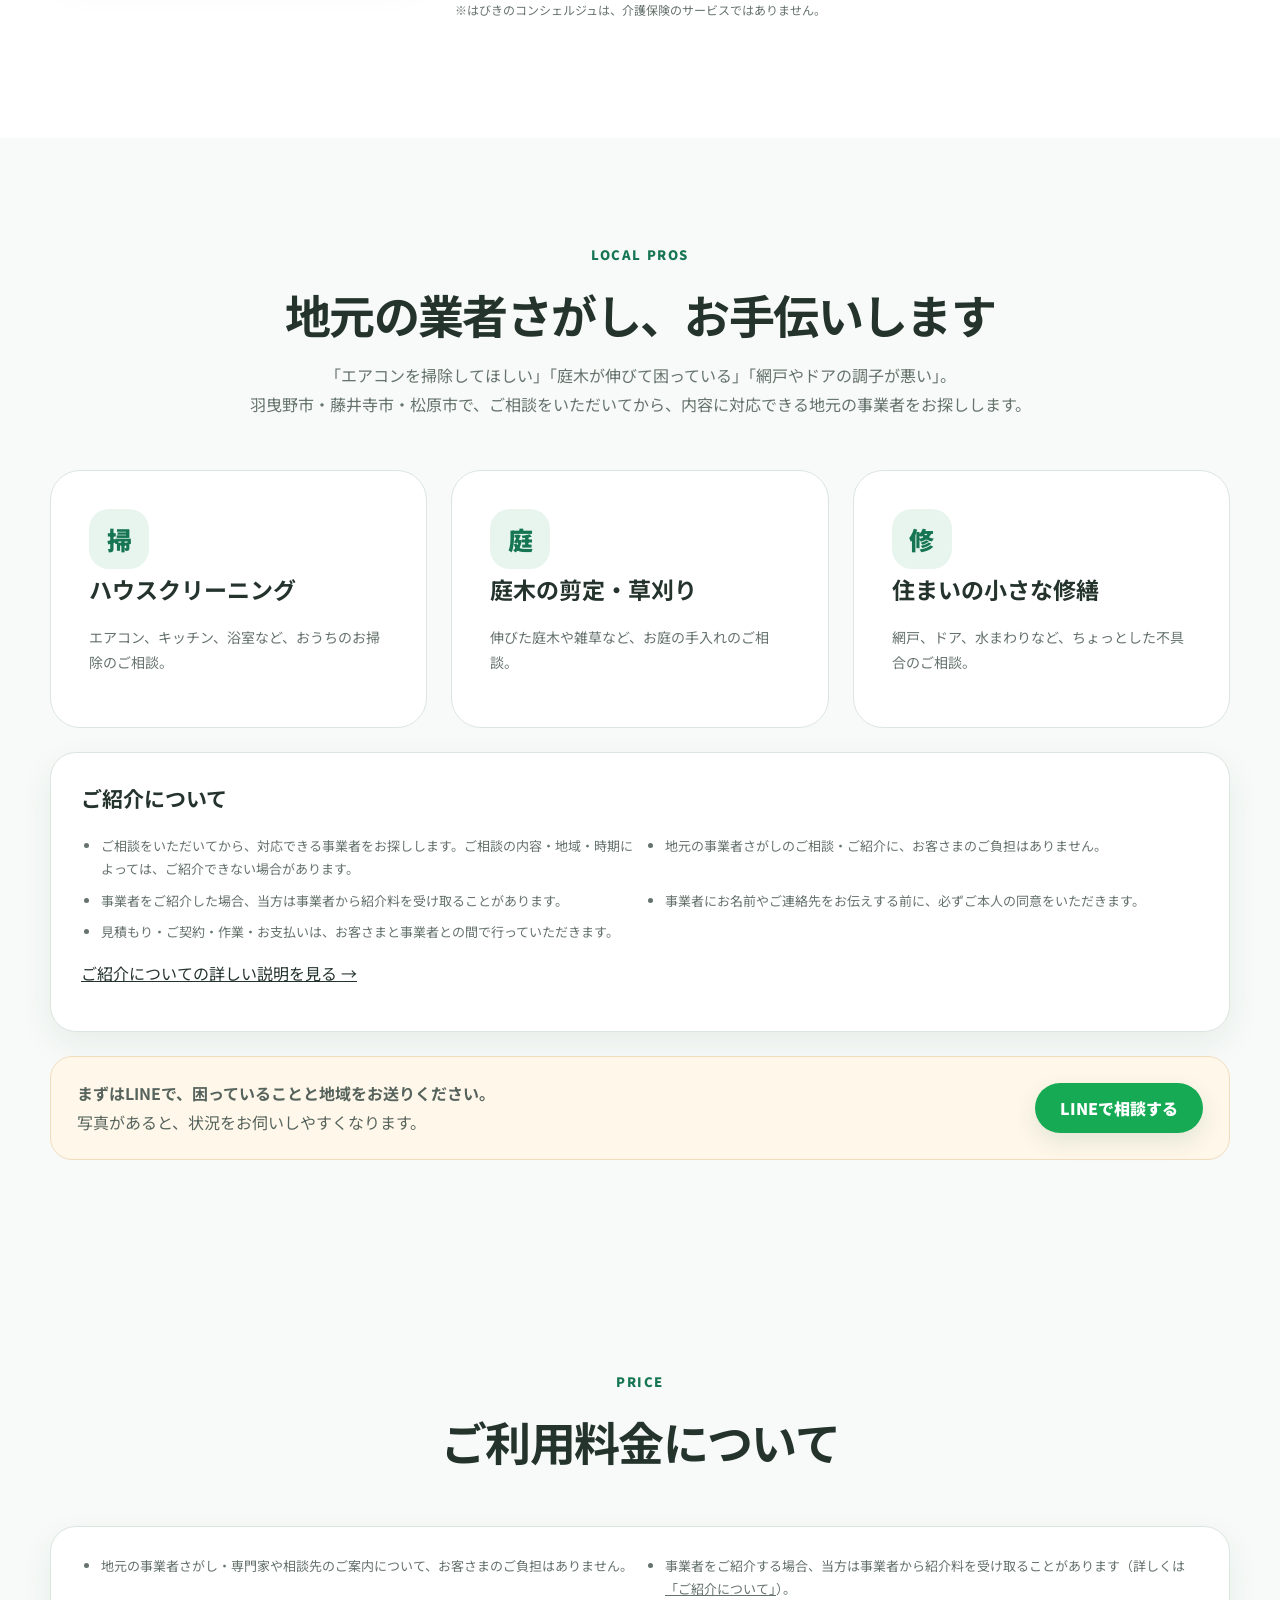
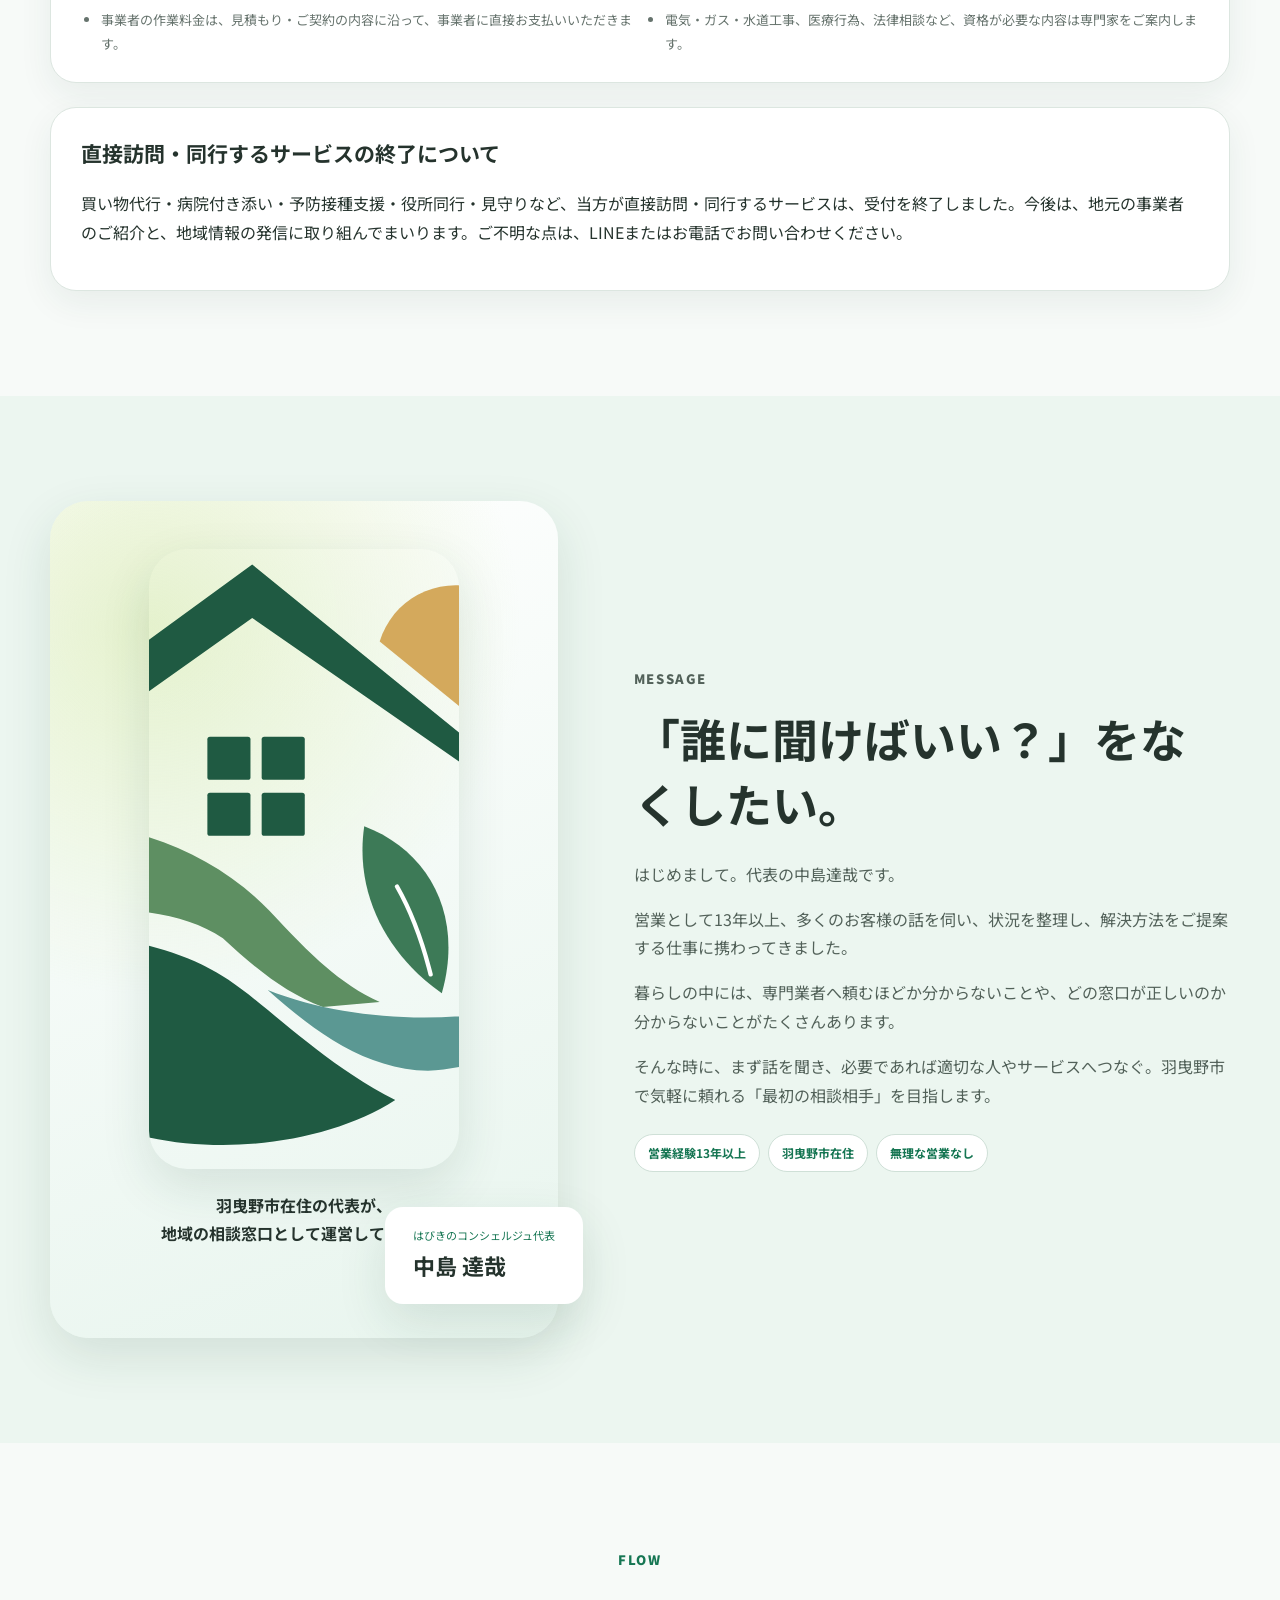
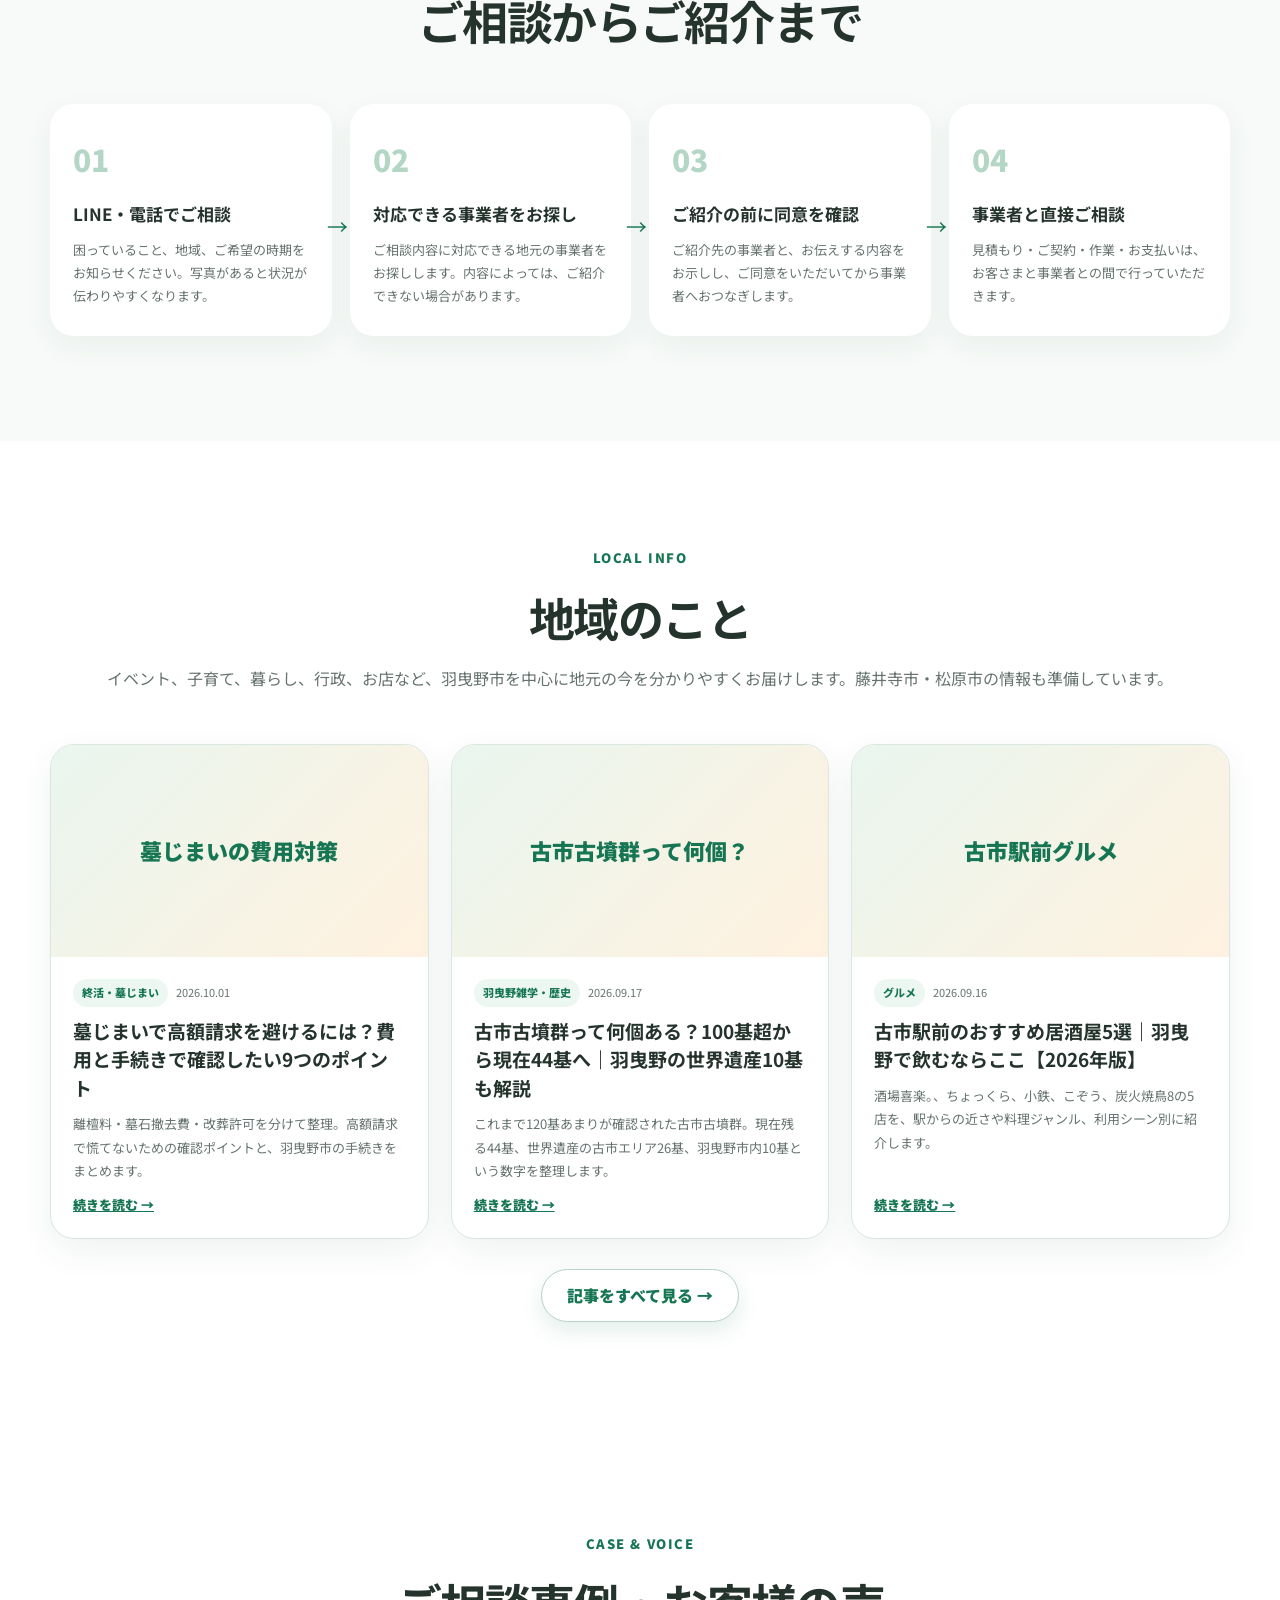
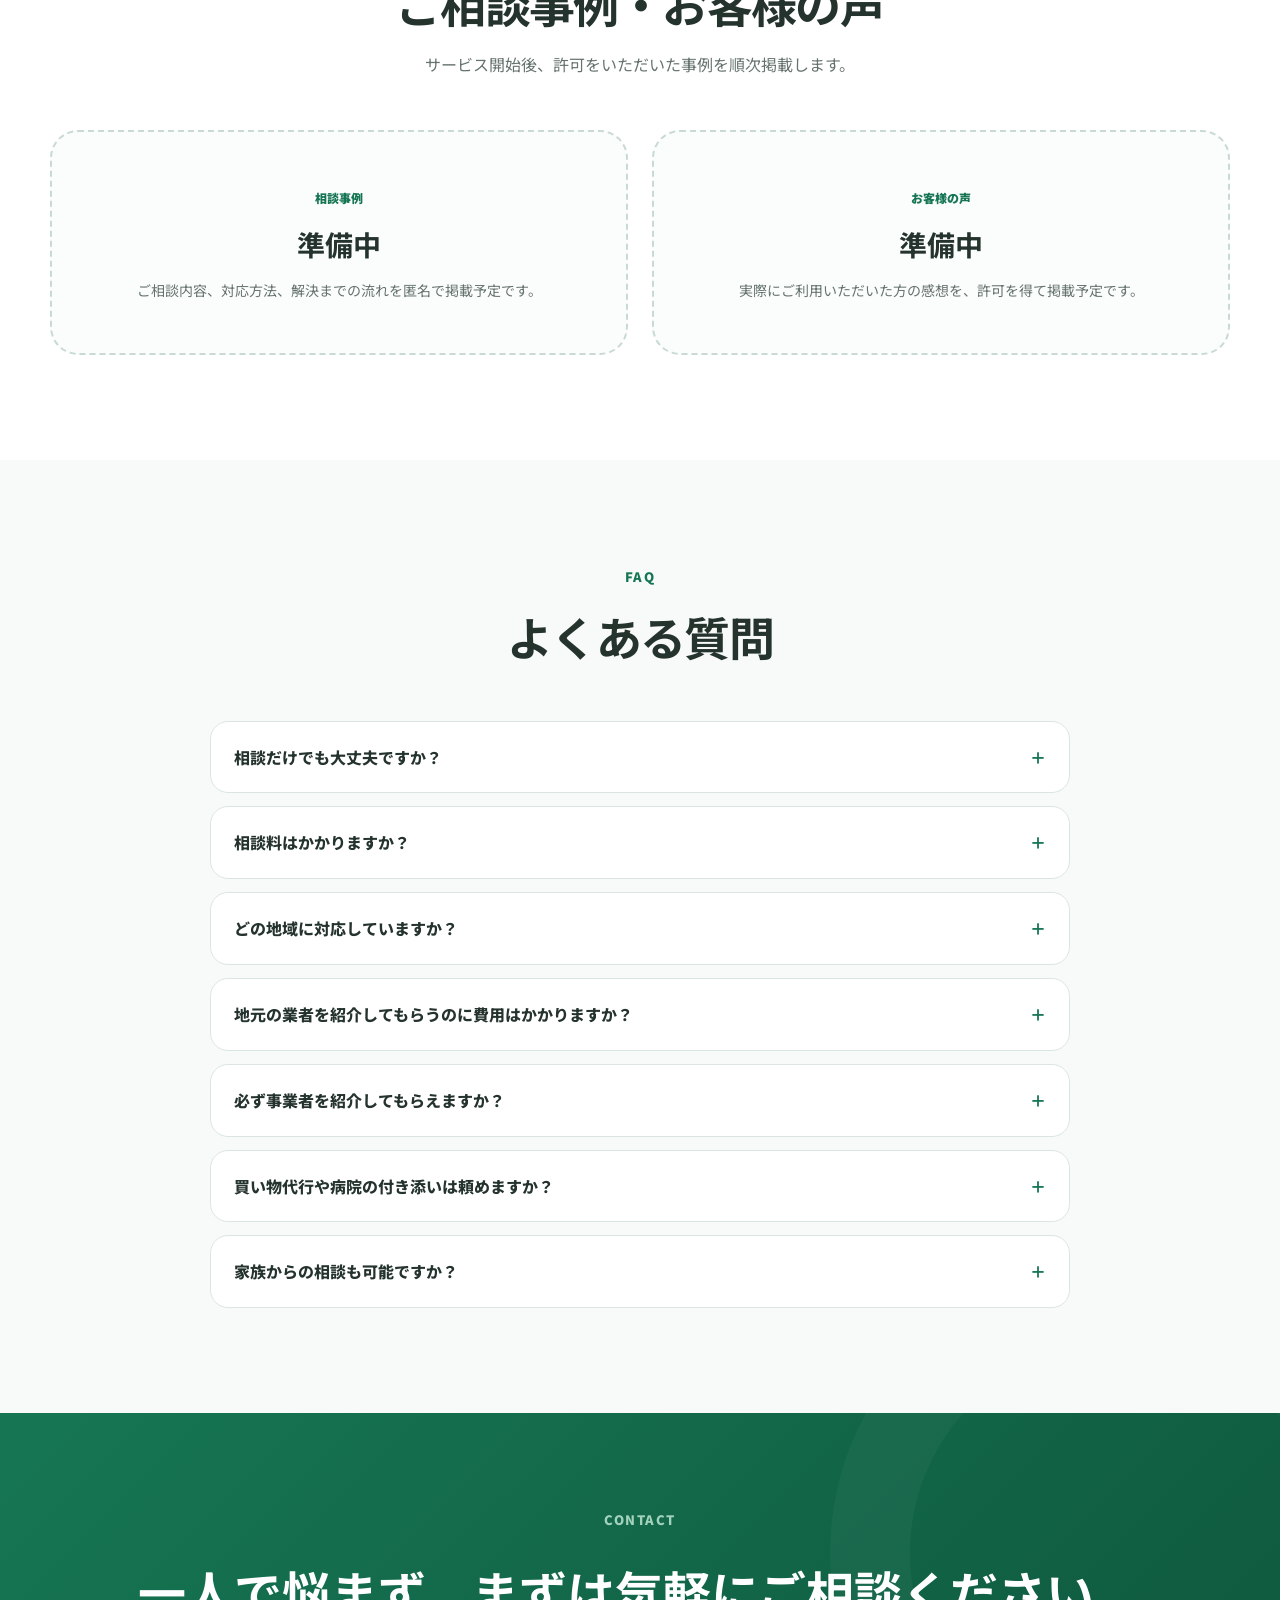
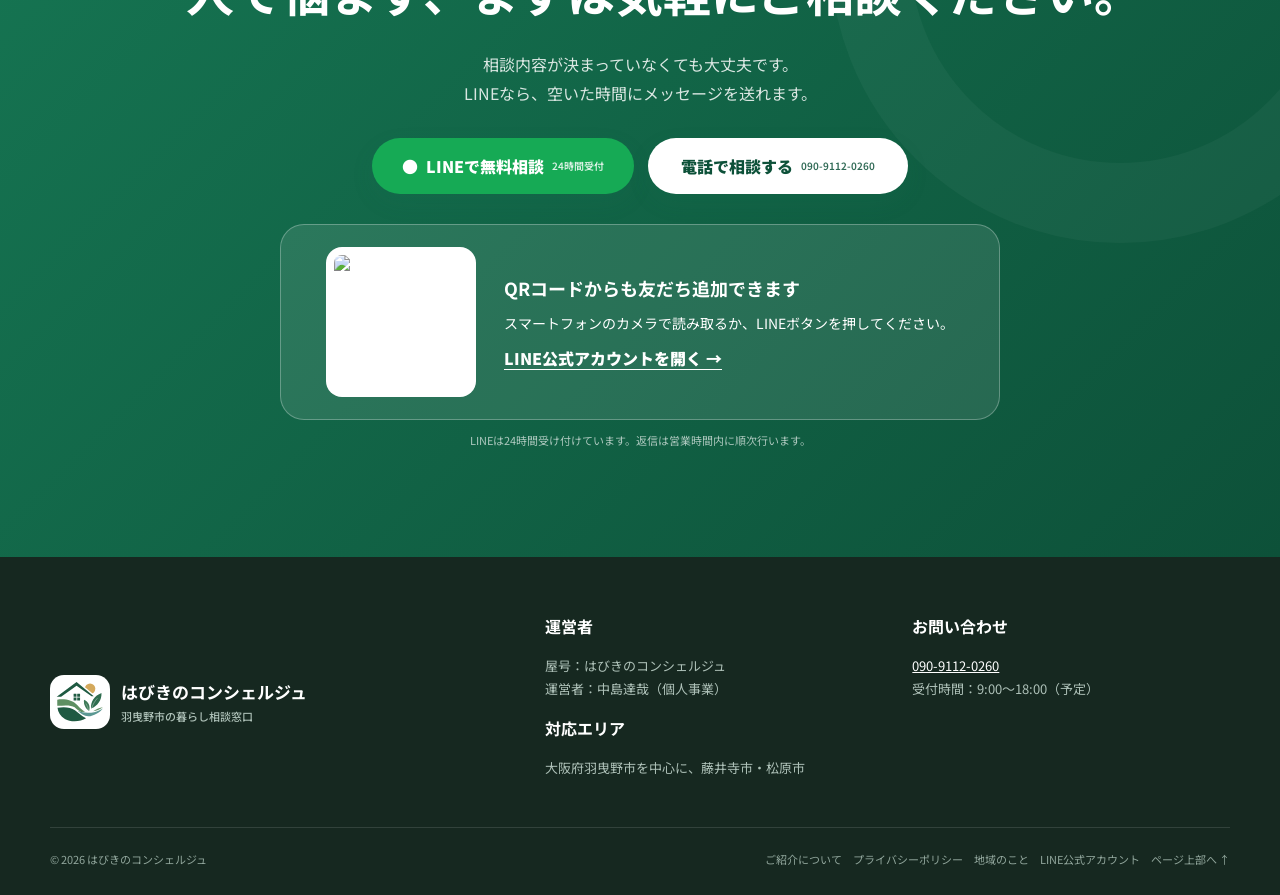
==== commit 479e1ae7: "住まい・契約前相談の問い合わせLPとトップページ導線を追加" ====
--- a/index.html
+++ b/index.html
@@ -77,6 +77,12 @@
       <div class="container quick-cta-inner"><div><strong>何を頼めるか分からない段階でも大丈夫です。</strong><span>まずはLINEで状況をお聞かせください。</span></div><a class="button button-line" href="https://lin.ee/8h5LYCu" target="_blank" rel="noopener noreferrer">LINEで無料相談</a></div>
     </section>
 
+    <section class="section section-soft" id="contract-support" aria-labelledby="contract-support-title">
+<div class="container narrow"><p class="section-label">住まい・契約前の相談サポート</p><h2 id="contract-support-title">その契約、迷ったら。まずは話を整理しませんか。</h2>
+<p>リースバック・リフォーム・訪問販売。「誰に相談したらいい？」という不安を聞き取り、状況整理と相談先のご案内を無料でお手伝いします。ご家族からのご相談も受け付けています。</p>
+<p><a class="button button-sub" href="contract-support.html">相談内容・問い合わせ方法を見る →</a></p>
+<p class="service-note">法律判断・代理交渉・不動産仲介は行いません。契約済み・期限が迫る場合は、返信を待たず消費者ホットライン188へ。</p></div></section>
+
     <section class="section" id="pillars" aria-labelledby="pillars-title">
       <div class="container"><div class="section-heading reveal"><p class="section-label">WHAT WE DO</p><h2 id="pillars-title">はびきのコンシェルジュの3つの取り組み</h2><p>羽曳野市・藤井寺市・松原市の暮らしを、身近な窓口として支えます。</p></div>
         <div class="service-grid">
